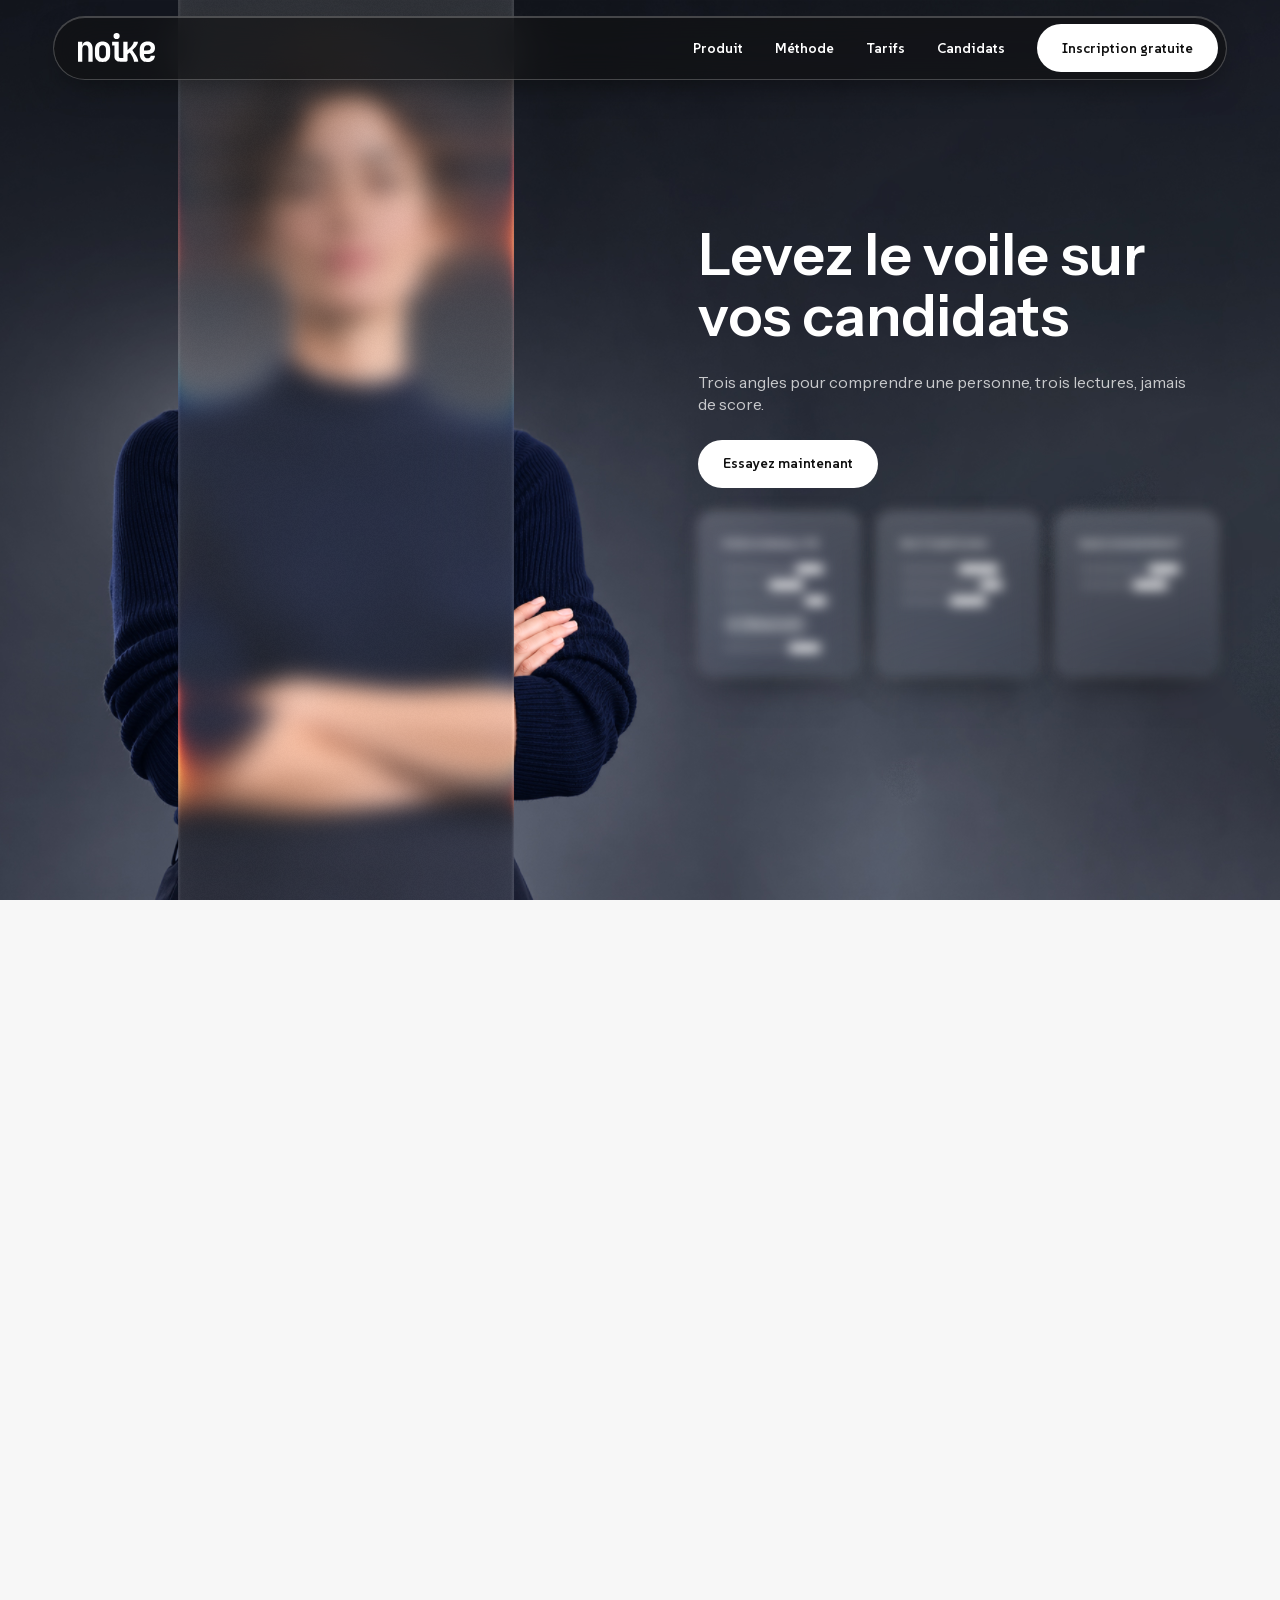
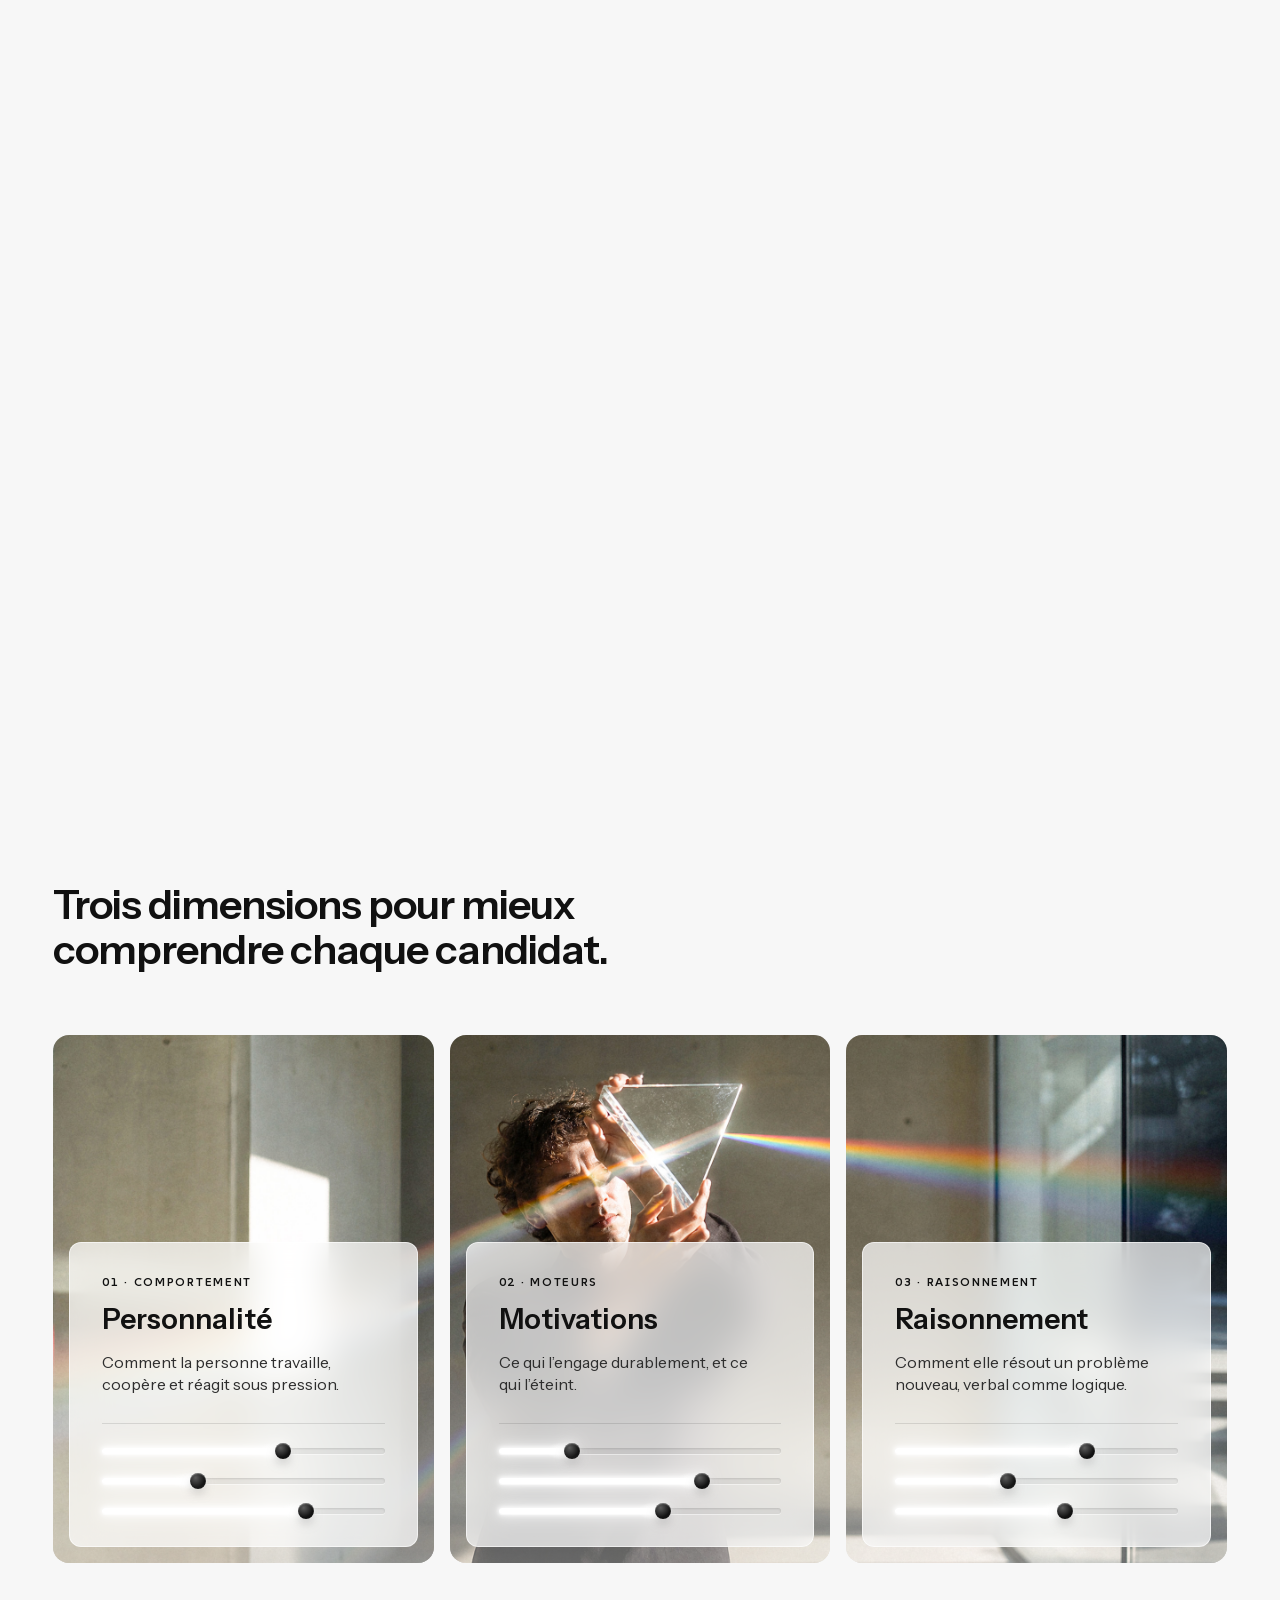
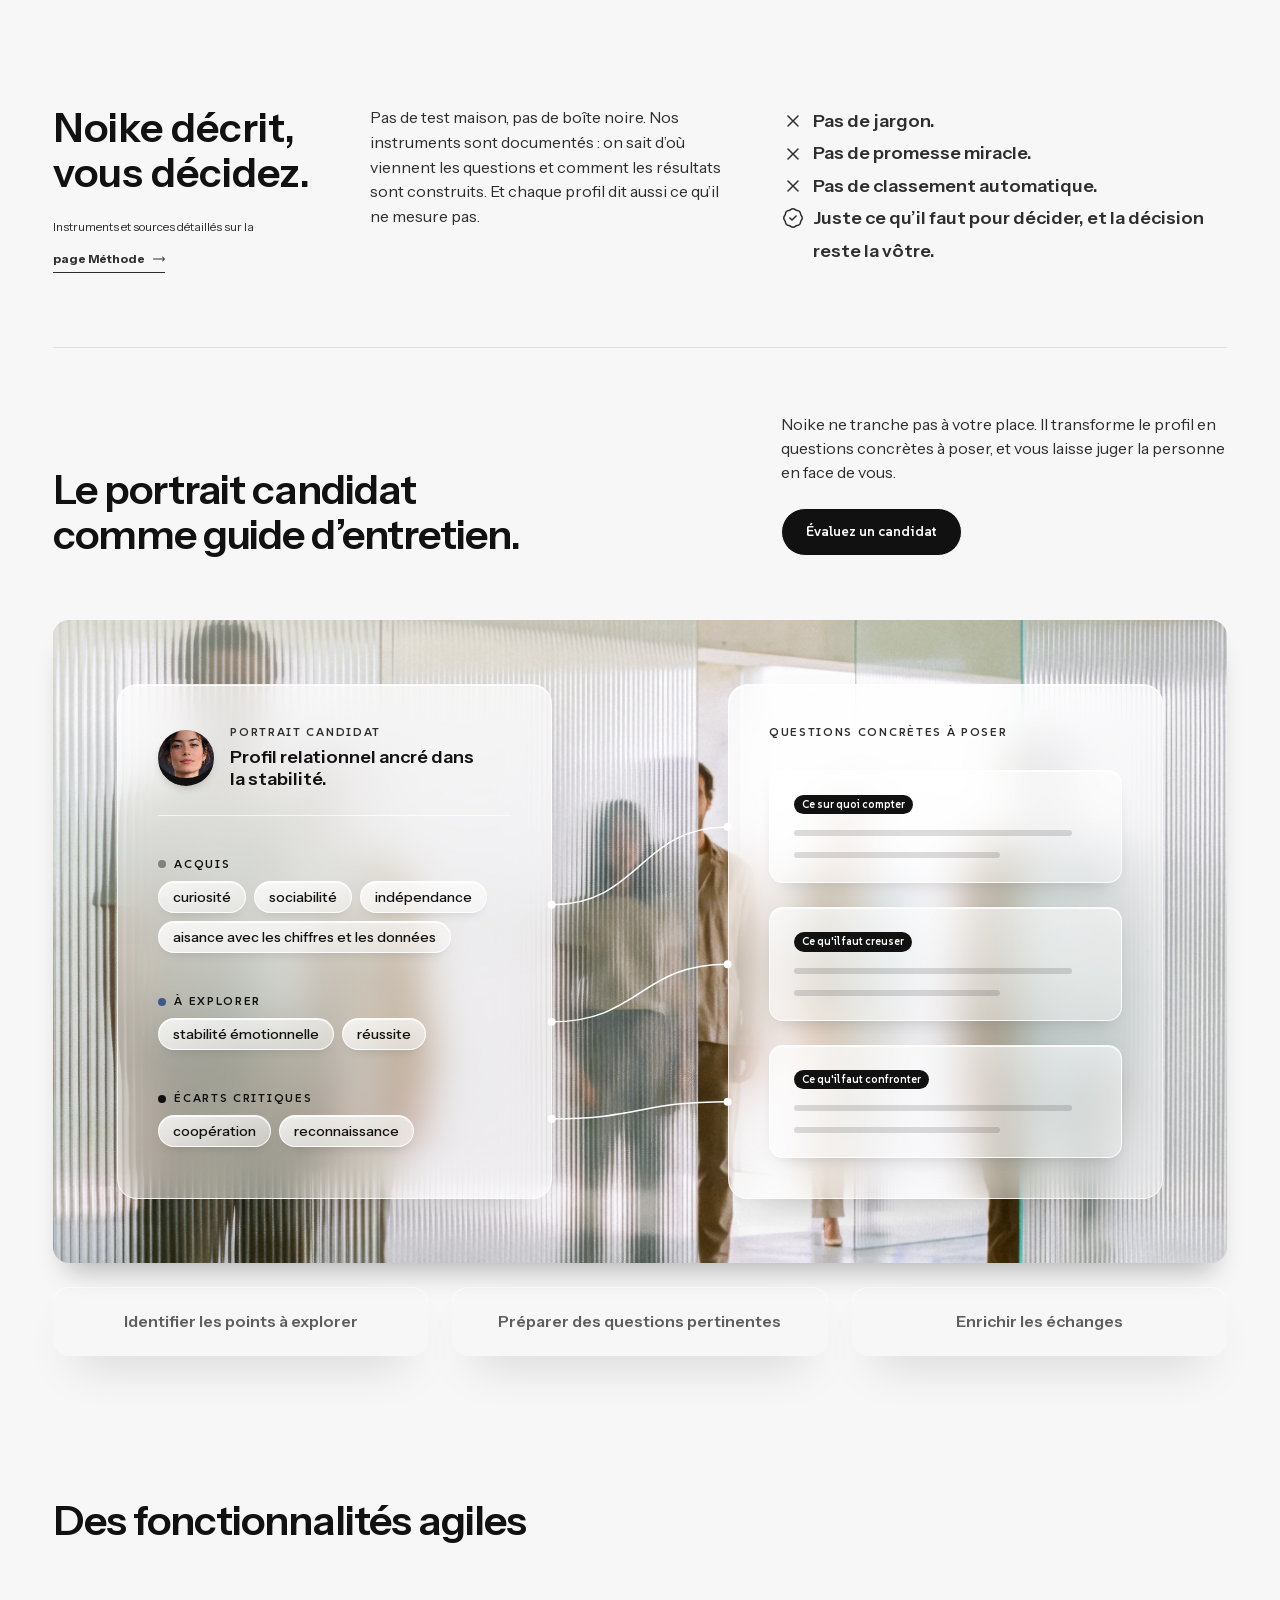
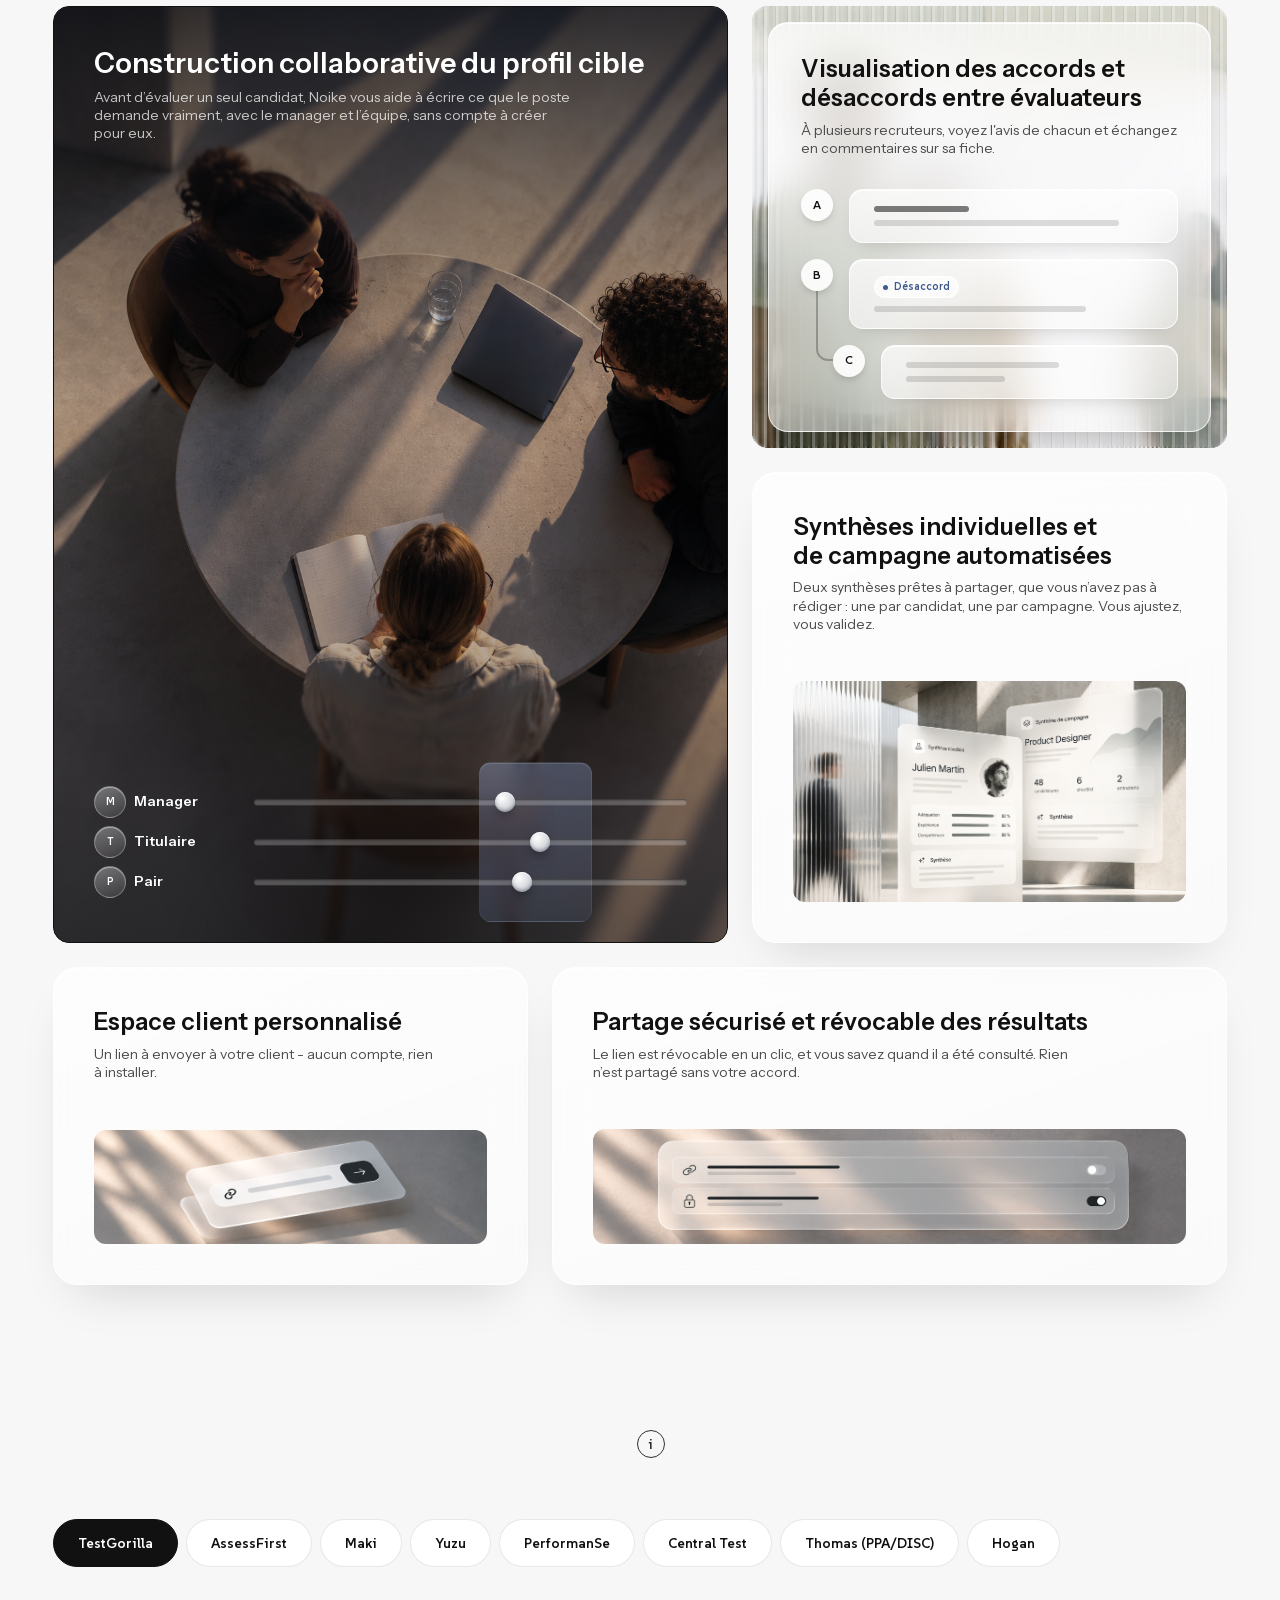
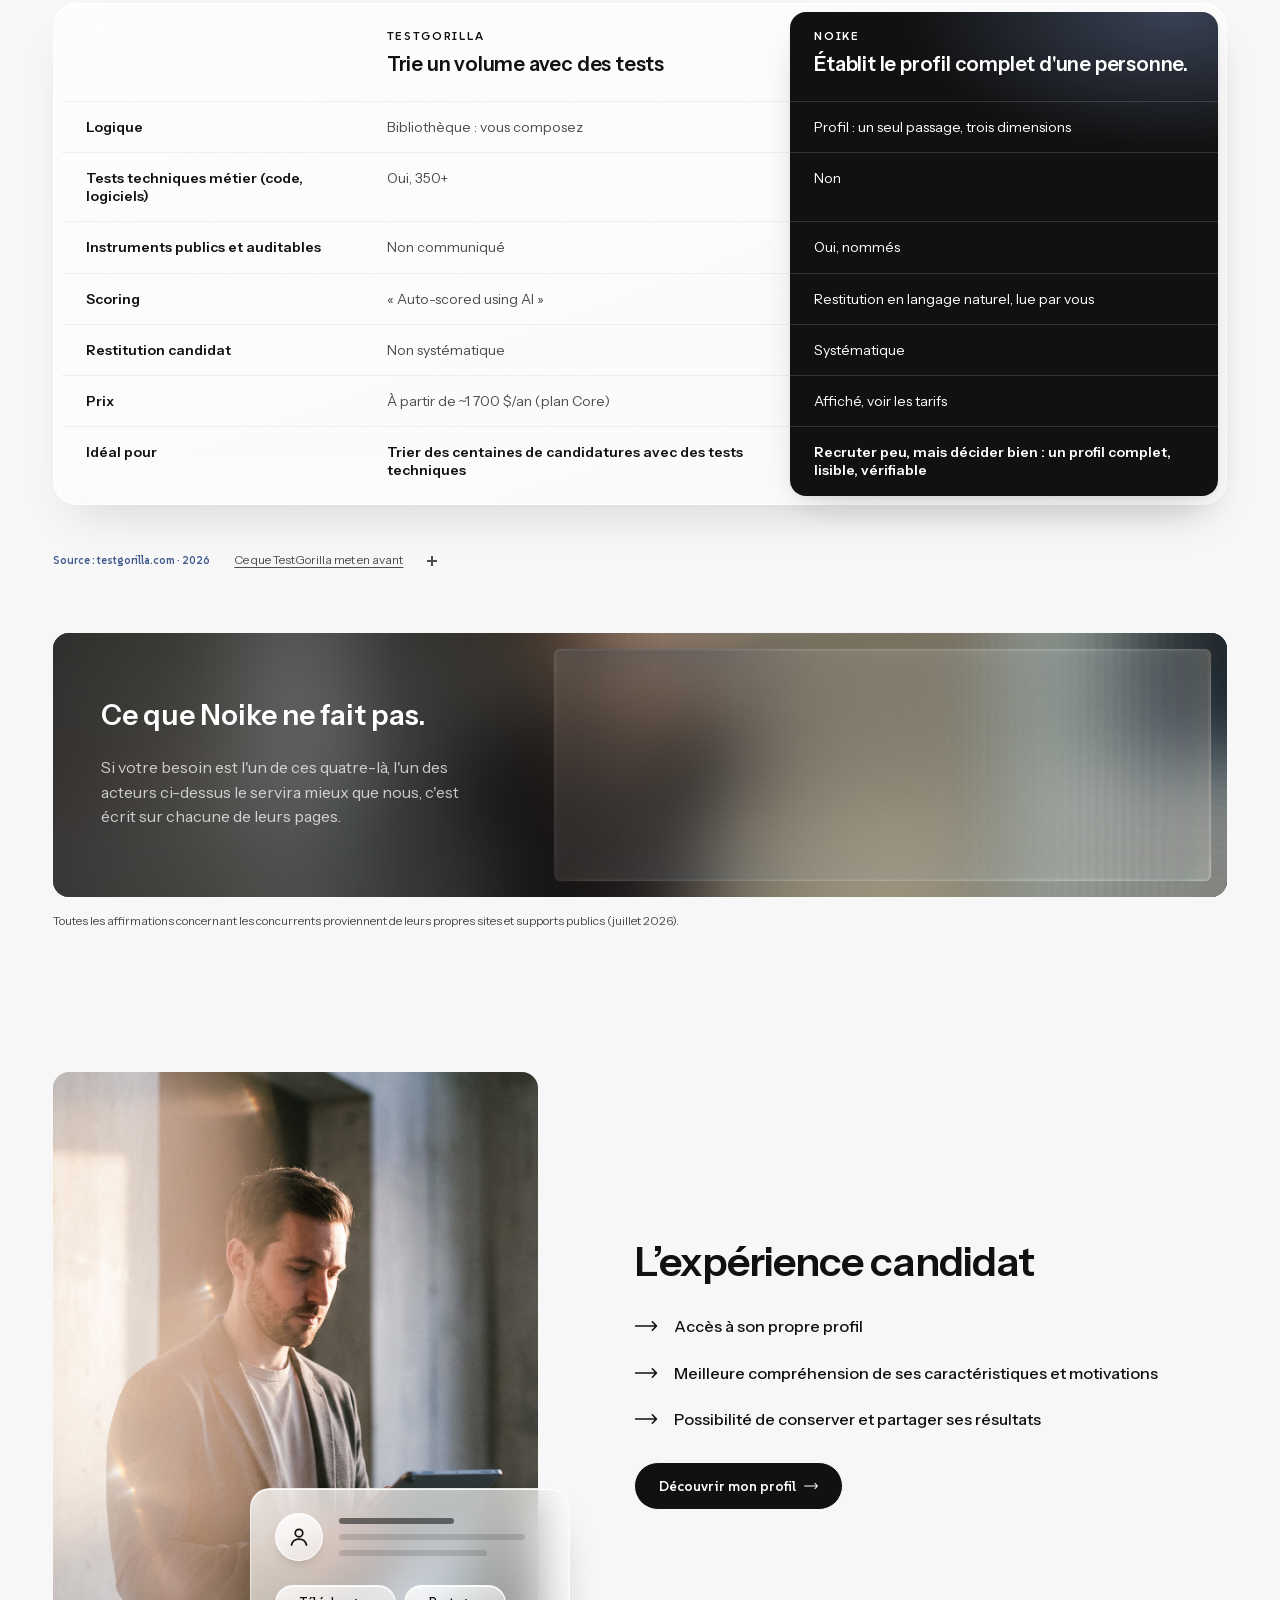
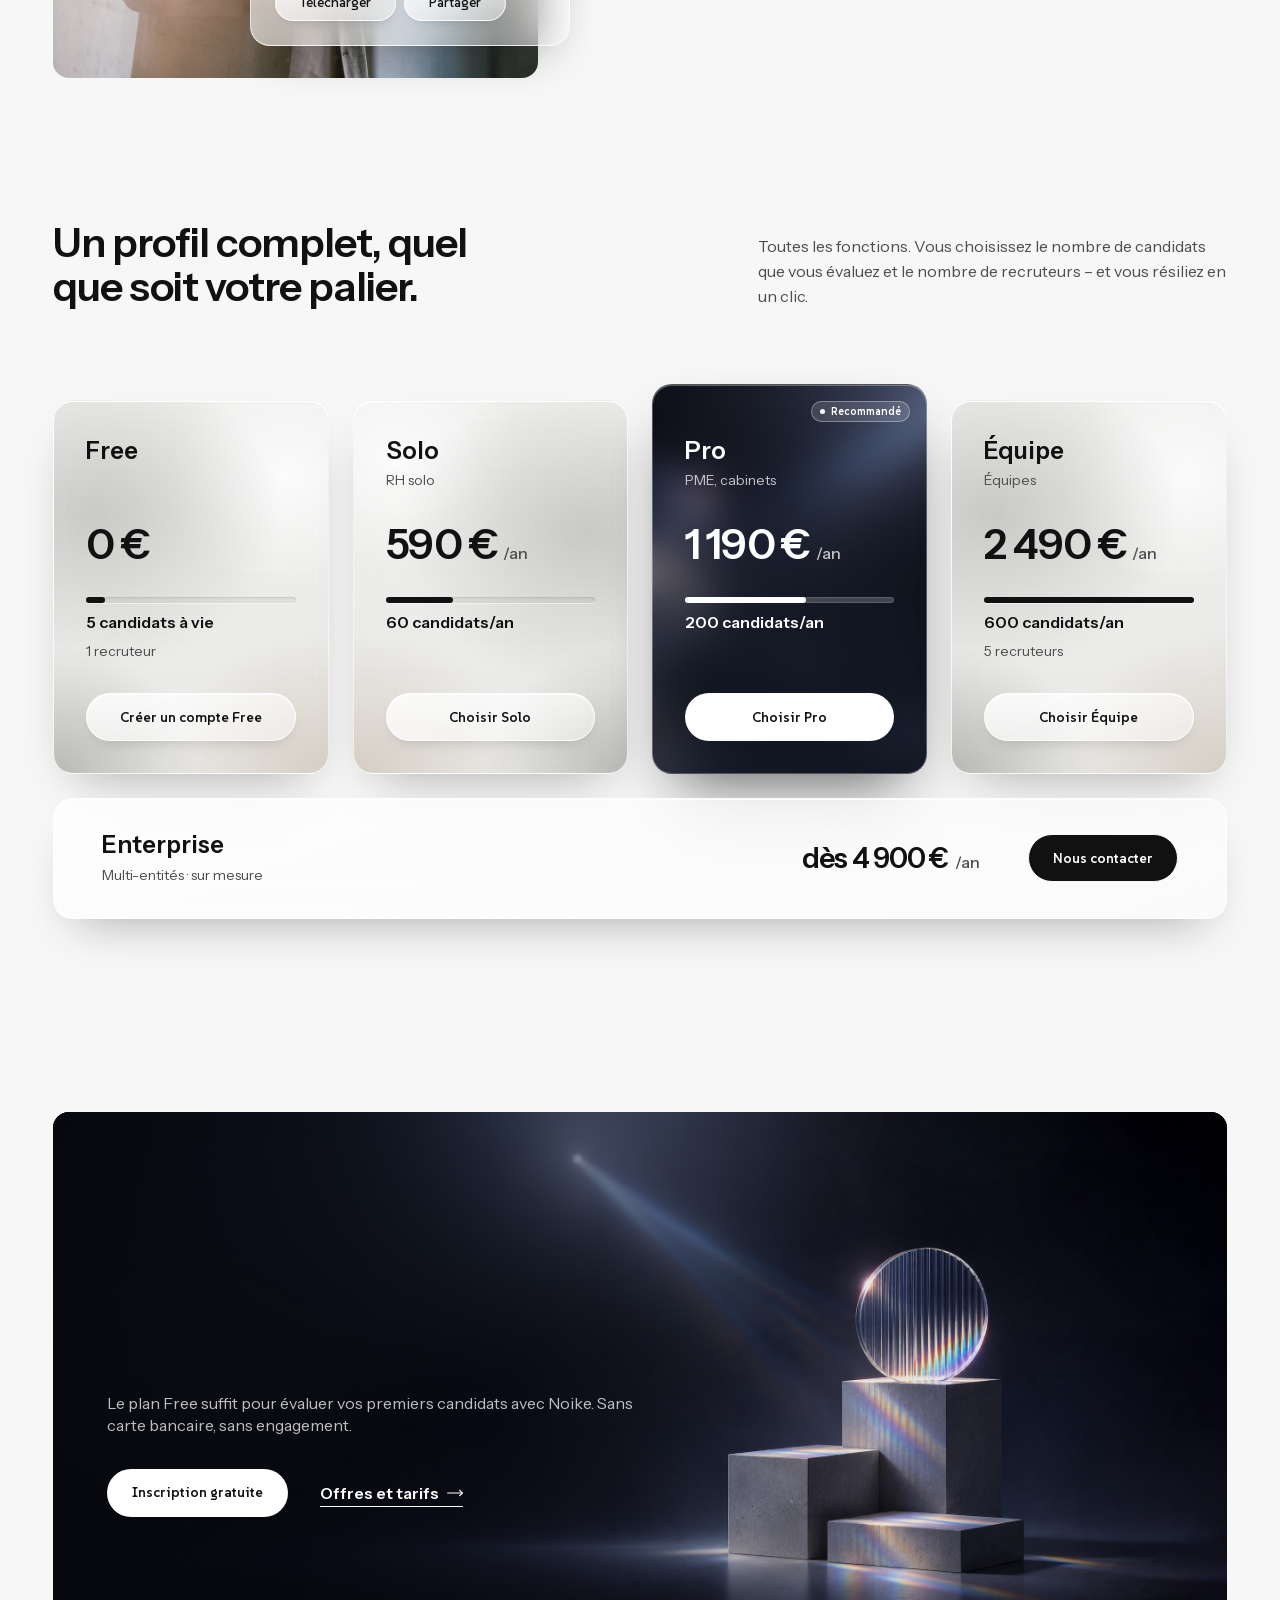
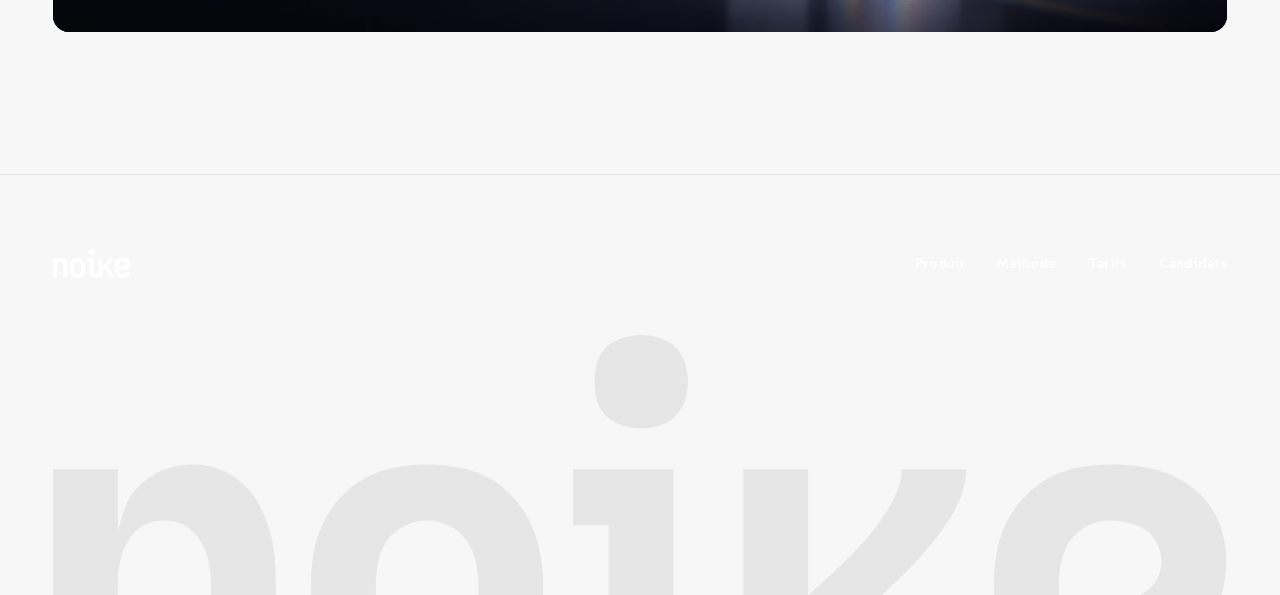
==== index-v2.html @ 311ee598 "V2 alternative : « Levez le voile » en hero, navbar flottante par-dessus Co-Authored-By: Claude Sonn" ====
<!doctype html>
<html lang="fr">
<head>
  <meta charset="utf-8">
  <meta name="viewport" content="width=device-width, initial-scale=1">
  <title>Noike (V2) — Mieux comprendre les personnes pour mieux recruter</title>
  <meta name="description" content="Noike accompagne les recruteurs dans l'évaluation des candidats à travers trois dimensions complémentaires : personnalité, motivations et raisonnement.">
  <meta name="theme-color" content="#f7f7f7">
  <script>
    if (!window.matchMedia("(prefers-reduced-motion: reduce)").matches) {
      document.documentElement.classList.add("js-anim");
    }
  </script>
  <link rel="preload" href="assets/fonts/instrument-sans-latin.woff2" as="font" type="font/woff2" crossorigin>
  <link rel="preload" href="assets/fonts/suse-latin.woff2" as="font" type="font/woff2" crossorigin>
  <link rel="stylesheet" href="css/tokens.css?v=3">
  <link rel="stylesheet" href="css/base.css">
  <link rel="stylesheet" href="css/components.css">
  <link rel="stylesheet" href="css/sections.css">
  <link rel="stylesheet" href="css/guide.css?v=4">
  <link rel="stylesheet" href="css/page.css?v=72">
  <link rel="stylesheet" href="css/v2.css">
</head>
<body class="v2">
<svg xmlns="http://www.w3.org/2000/svg" style="display:none" aria-hidden="true">
<symbol id="close24" viewBox="0 0 24 24"><g>
<path d="M16.4697 6.46973C16.7626 6.17683 17.2374 6.17683 17.5303 6.46973C17.8232 6.76262 17.8232 7.23738 17.5303 7.53027L13.0605 12L17.5303 16.4697L17.582 16.5264C17.8223 16.8209 17.8049 17.2557 17.5303 17.5303C17.2557 17.8049 16.8209 17.8223 16.5264 17.582L16.4697 17.5303L12 13.0605L7.53027 17.5303C7.23738 17.8232 6.76262 17.8232 6.46973 17.5303C6.17683 17.2374 6.17683 16.7626 6.46973 16.4697L10.9395 12L6.46973 7.53027L6.41797 7.47363C6.17766 7.17905 6.19512 6.74433 6.46973 6.46973C6.74433 6.19512 7.17905 6.17766 7.47363 6.41797L7.53027 6.46973L12 10.9395L16.4697 6.46973Z" fill="currentColor"/>
</g></symbol>
<symbol id="seencheck24" viewBox="0 0 24 24"><g>
<g>
<path d="M14.5576 9.38768C14.8578 9.08743 15.3451 9.08774 15.6455 9.38768C15.9459 9.68808 15.9459 10.1752 15.6455 10.4756L11.5097 14.6123C11.2094 14.9123 10.7222 14.9123 10.4219 14.6123L8.35448 12.5439C8.05408 12.2435 8.05408 11.7564 8.35448 11.456C8.6549 11.156 9.14208 11.1558 9.44237 11.456L10.9658 12.9795L14.5576 9.38768Z" fill="currentColor"/>
<path d="M9.20701 3.0283C10.8164 1.65719 13.1836 1.6572 14.793 3.0283C15.2362 3.40598 15.7877 3.63521 16.3681 3.68162C18.476 3.84993 20.15 5.52394 20.3183 7.63182C20.3648 8.21226 20.594 8.76381 20.9717 9.20701C22.3428 10.8164 22.3428 13.1835 20.9717 14.793C20.594 15.2362 20.3648 15.7877 20.3183 16.3681C20.15 18.476 18.476 20.15 16.3681 20.3183C15.7877 20.3648 15.2362 20.594 14.793 20.9717C13.1835 22.3428 10.8164 22.3428 9.20701 20.9717C8.76381 20.594 8.21226 20.3648 7.63182 20.3183C5.52394 20.15 3.84993 18.476 3.68162 16.3681C3.63521 15.7877 3.40598 15.2362 3.0283 14.793C1.6572 13.1836 1.65719 10.8164 3.0283 9.20701C3.40598 8.7638 3.63521 8.21226 3.68162 7.63182C3.84994 5.52395 5.52395 3.84994 7.63182 3.68162C8.21226 3.63521 8.7638 3.40598 9.20701 3.0283ZM13.7959 4.1992C12.7614 3.31776 11.2386 3.31775 10.2041 4.1992C9.51445 4.78684 8.65706 5.14269 7.75389 5.21483C6.39919 5.32309 5.32309 6.39919 5.21483 7.75389C5.14269 8.65706 4.78684 9.51445 4.1992 10.2041C3.31775 11.2386 3.31776 12.7614 4.1992 13.7959C4.78684 14.4855 5.14269 15.3429 5.21483 16.2461C5.32308 17.6008 6.39918 18.6769 7.75389 18.7851C8.65706 18.8573 9.51445 19.2131 10.2041 19.8008C11.2386 20.6822 12.7614 20.6822 13.7959 19.8008C14.4855 19.2131 15.3429 18.8573 16.2461 18.7851C17.6008 18.6769 18.6769 17.6008 18.7851 16.2461C18.8573 15.3429 19.2131 14.4855 19.8008 13.7959C20.6822 12.7614 20.6822 11.2386 19.8008 10.2041C19.2131 9.51445 18.8573 8.65706 18.7851 7.75389C18.6769 6.39918 17.6008 5.32308 16.2461 5.21483C15.3429 5.14269 14.4855 4.78684 13.7959 4.1992Z" fill-rule="evenodd" clip-rule="evenodd" fill="currentColor"/>
</g>
</g></symbol>
<symbol id="logo" viewBox="0 0 76.8401 28.97"><g>
<path fill-rule="evenodd" clip-rule="evenodd" d="M24.4987 8.48455C25.1866 8.48456 25.8747 8.54844 26.5626 8.67584C27.2759 8.80322 27.9383 9.03239 28.5496 9.36352C29.1612 9.69475 29.6964 10.1282 30.155 10.6633C30.6391 11.1729 31.0215 11.746 31.3018 12.383C31.6075 12.9945 31.811 13.657 31.913 14.3705C32.0404 15.0584 32.1042 15.7465 32.1042 16.4344V21.0206C32.1042 21.7085 32.0404 22.4094 31.913 23.1228C31.811 23.8106 31.6074 24.473 31.3018 25.1098C31.0215 25.7213 30.6391 26.2949 30.155 26.83C29.6964 27.3395 29.1611 27.7598 28.5496 28.091C27.9382 28.4222 27.276 28.6518 26.5626 28.7792C25.8747 28.9066 25.1866 28.97 24.4987 28.97C23.8107 28.97 23.1098 28.9066 22.3964 28.7792C21.7085 28.6518 21.0587 28.4222 20.4472 28.091C19.8358 27.7598 19.2881 27.3395 18.804 26.83C18.3454 26.2949 17.963 25.7213 17.6573 25.1098C17.3771 24.473 17.1735 23.8106 17.0461 23.1228C16.9442 22.4094 16.8931 21.7085 16.8931 21.0206V16.4344C16.8931 15.7465 16.9442 15.0584 17.0461 14.3705C17.1735 13.657 17.377 12.9945 17.6573 12.383C17.963 11.746 18.3454 11.1729 18.804 10.6633C19.2881 10.1283 19.8357 9.69475 20.4472 9.36352C21.0586 9.03232 21.7085 8.80324 22.3964 8.67584C23.1098 8.54844 23.8107 8.48455 24.4987 8.48455ZM24.4987 12.1539C23.9891 12.1539 23.4922 12.2684 23.008 12.4978C22.5494 12.7271 22.167 13.0584 21.8613 13.4915C21.5811 13.9246 21.3903 14.3961 21.2884 14.9056C21.1865 15.4152 21.1353 15.9249 21.1353 16.4344V21.0206C21.1353 21.5302 21.1864 22.0398 21.2884 22.5494C21.3903 23.059 21.581 23.5304 21.8613 23.9635C22.167 24.3967 22.5494 24.7279 23.008 24.9573C23.4922 25.1866 23.9891 25.3011 24.4987 25.3011C25.0082 25.3011 25.4924 25.1866 25.951 24.9573C26.4351 24.7279 26.8175 24.3967 27.0978 23.9635C27.4035 23.5304 27.607 23.059 27.7089 22.5494C27.8109 22.0398 27.862 21.5302 27.862 21.0206V16.4344C27.862 15.9249 27.8108 15.4152 27.7089 14.9056C27.607 14.3961 27.4034 13.9246 27.0978 13.4915C26.8175 13.0584 26.4351 12.7271 25.951 12.4978C25.4924 12.2684 25.0082 12.1539 24.4987 12.1539Z" fill="currentColor"/>
<path fill-rule="evenodd" clip-rule="evenodd" d="M69.2345 8.48455C69.8715 8.48455 70.4958 8.52289 71.1073 8.59932C71.7442 8.67576 72.3557 8.82864 72.9417 9.05794C73.5277 9.28725 74.0757 9.59297 74.5853 9.97516C75.0949 10.3573 75.5152 10.8032 75.8464 11.3127C76.2031 11.8223 76.4582 12.3959 76.6111 13.0329C76.7639 13.6443 76.8401 14.2559 76.8401 14.8673C76.8401 15.5043 76.7639 16.1286 76.6111 16.74C76.4582 17.3515 76.1903 17.9119 75.8081 18.4215C75.4514 18.9056 75.0056 19.3263 74.4706 19.683C73.961 20.0397 73.4129 20.3199 72.8269 20.5237C72.241 20.7275 71.6294 20.8676 70.9925 20.9441C70.381 21.0205 69.7695 21.0588 69.158 21.0588H65.9095C65.9095 21.5684 65.9606 22.0781 66.0625 22.5877C66.1644 23.0972 66.3552 23.5687 66.6354 24.0018C66.9157 24.4095 67.2853 24.7279 67.7439 24.9573C68.228 25.1866 68.725 25.3011 69.2345 25.3011C69.6167 25.3011 69.9991 25.2628 70.3813 25.1863C70.7634 25.1099 71.1072 24.9697 71.4128 24.766C71.7441 24.5367 71.9991 24.2437 72.1775 23.887C72.3813 23.5303 72.4959 23.1607 72.5213 22.7785H76.7636C76.7636 23.39 76.6746 23.9891 76.4963 24.5752C76.3179 25.1611 76.05 25.7088 75.6934 26.2183C75.3367 26.7279 74.9036 27.161 74.394 27.5177C73.91 27.8743 73.3751 28.1678 72.7891 28.3971C72.2286 28.6264 71.6422 28.7793 71.0307 28.8557C70.4448 28.9321 69.846 28.97 69.2345 28.97C68.5211 28.97 67.8202 28.9066 67.1323 28.7792C66.4444 28.6518 65.7945 28.4222 65.1831 28.091C64.5717 27.7598 64.024 27.3395 63.5399 26.83C63.0813 26.2949 62.6989 25.709 62.3932 25.072C62.1129 24.4351 61.9094 23.7724 61.782 23.0846C61.6801 22.3966 61.629 21.7085 61.629 21.0206V16.4344C61.629 15.7465 61.6801 15.0584 61.782 14.3705C61.9094 13.657 62.1129 12.9945 62.3932 12.383C62.6989 11.746 63.0941 11.1729 63.5782 10.6633C64.0623 10.1283 64.6099 9.69475 65.2213 9.36352C65.8328 9.03231 66.4827 8.80324 67.1706 8.67584C67.8585 8.54844 68.5466 8.48455 69.2345 8.48455ZM69.2728 12.1539C68.7377 12.1539 68.228 12.2684 67.7439 12.4978C67.2853 12.7271 66.9029 13.0584 66.5972 13.4915C66.317 13.9246 66.1262 14.3961 66.0243 14.9056C65.9224 15.4152 65.8712 15.9249 65.8712 16.4344V17.3899H69.158C69.5657 17.3899 69.9609 17.3644 70.3431 17.3134C70.7506 17.237 71.1199 17.0968 71.4511 16.8931C71.8078 16.6637 72.0884 16.3703 72.2923 16.0136C72.496 15.657 72.5978 15.2749 72.5979 14.8673C72.5979 14.4597 72.5084 14.0645 72.3301 13.6823C72.1517 13.3002 71.897 12.9944 71.5659 12.7651C71.2347 12.5358 70.865 12.3829 70.4574 12.3065C70.0498 12.2046 69.6549 12.1539 69.2728 12.1539Z" fill="currentColor"/>
<path d="M9.13445 8.48455C9.74591 8.48455 10.3319 8.5868 10.8924 8.79061C11.4784 8.99444 11.9881 9.31294 12.4212 9.74609C12.8799 10.1538 13.2495 10.6251 13.5298 11.1602C13.81 11.6952 14.0268 12.2556 14.1796 12.8416C14.358 13.4276 14.4725 14.0263 14.5235 14.6378C14.5744 15.2238 14.6 15.8229 14.6 16.4344V28.6644H10.3577V16.4344C10.3577 16.1033 10.3322 15.7719 10.2812 15.4407C10.2557 15.1095 10.1918 14.791 10.0899 14.4852C10.0135 14.1541 9.88614 13.8482 9.70783 13.568C9.55495 13.2877 9.35099 13.0327 9.09619 12.8033C8.8669 12.5741 8.58667 12.4084 8.25548 12.3065C7.94974 12.2046 7.63122 12.1539 7.3 12.1539C6.96877 12.1539 6.63749 12.2046 6.30626 12.3065C6.00055 12.4084 5.72032 12.5741 5.46555 12.8033C5.23624 13.0327 5.03227 13.2877 4.85392 13.568C4.70108 13.8482 4.57372 14.1541 4.47182 14.4852C4.39539 14.7909 4.33149 15.1095 4.28053 15.4407C4.25506 15.7719 4.24228 16.1033 4.24228 16.4344V28.6644H0V8.79061H4.24228V12.8033C4.44609 12.2938 4.68846 11.2239 4.96869 10.7398C5.27444 10.2557 5.63126 9.84778 6.03894 9.51655C6.47205 9.15989 6.95627 8.90521 7.49128 8.75235C8.02629 8.57403 8.57397 8.48456 9.13445 8.48455Z" fill="currentColor"/>
<path d="M49.4559 17.0456C49.9145 16.6379 50.348 16.2433 50.7557 15.8611C51.1888 15.4789 51.6091 15.0837 52.0168 14.676C52.4499 14.243 52.8574 13.8098 53.2396 13.3767C53.6218 12.9436 53.9786 12.485 54.3098 12.0009C54.6411 11.5168 54.934 11.0071 55.1888 10.472C55.4436 9.93702 55.5713 9.37657 55.5714 8.79061H59.8136C59.8136 9.35109 59.7114 9.91154 59.5076 10.472C59.3038 11.0071 59.0491 11.5168 58.7434 12.0009C58.4376 12.485 58.1064 12.9564 57.7497 13.415C57.3929 13.8481 57.0233 14.2812 56.6411 14.7143C56.259 15.122 55.8643 15.5299 55.4566 15.9376C55.0489 16.3198 54.641 16.7017 54.2333 17.0839C54.6664 17.6699 55.0872 18.2686 55.4948 18.8801C55.928 19.4661 56.3482 20.0652 56.7559 20.6767C57.1636 21.2882 57.546 21.9125 57.9027 22.5494C58.2848 23.1609 58.6289 23.798 58.9347 24.4604C59.2404 25.1228 59.5078 25.8106 59.7371 26.5239C59.9919 27.2119 60.1192 27.9255 60.1192 28.6644H55.8769C55.8769 28.0784 55.7875 27.518 55.6092 26.983C55.4563 26.4225 55.2655 25.8744 55.0362 25.3394C54.8069 24.8043 54.5646 24.2946 54.3098 23.8105C54.055 23.3009 53.7749 22.804 53.4691 22.3199C53.1889 21.8103 52.8959 21.3134 52.5901 20.8293C52.2844 20.3452 51.9659 19.861 51.6347 19.3769C51.278 19.6827 50.9211 19.9889 50.5644 20.2946C50.2077 20.6003 49.8381 20.9061 49.4559 21.2119V27.2312C49.4559 28.0227 48.8142 28.6644 48.0227 28.6644H42.2324C41.7228 28.6644 41.2132 28.6261 40.7036 28.5496C40.194 28.4732 39.7098 28.3331 39.2512 28.1293C38.7926 27.9 38.3595 27.6198 37.9519 27.2886C37.5697 26.9319 37.2512 26.5367 36.9964 26.1036C36.7671 25.645 36.6015 25.1608 36.4995 24.6512C36.4231 24.1417 36.3848 23.6323 36.3848 23.1228V12.4595H34.0535V8.79061H40.6271V23.1228C40.6271 23.352 40.6526 23.5813 40.7036 23.8105C40.7545 24.0398 40.8563 24.2566 41.0091 24.4604C41.162 24.6387 41.3405 24.7788 41.5443 24.8807C41.7736 24.9572 42.0031 24.9955 42.2324 24.9955H45.2136V8.78561H49.4559V17.0456Z" fill="currentColor"/>
<path d="M38.5253 0C38.9329 1.89808e-05 39.3405 0.0639044 39.7481 0.191283C40.1557 0.318675 40.4998 0.522213 40.7801 0.802454C41.0603 1.08272 41.2643 1.42678 41.3917 1.83445C41.5191 2.24212 41.5825 2.65005 41.5825 3.05772C41.5825 3.46531 41.5191 3.87295 41.3917 4.28053C41.2643 4.6882 41.0604 5.03225 40.7801 5.31253C40.4998 5.5928 40.1558 5.79677 39.7481 5.92417C39.3405 6.05153 38.9329 6.11496 38.5253 6.11498C38.1176 6.11498 37.7097 6.05156 37.302 5.92417C36.8943 5.79677 36.5375 5.5928 36.2317 5.31253C35.9515 5.03227 35.748 4.68816 35.6206 4.28053C35.5187 3.87292 35.4676 3.46533 35.4675 3.05772C35.4675 2.65005 35.5187 2.24212 35.6206 1.83445C35.748 1.42683 35.9515 1.0827 36.2317 0.802454C36.5375 0.52221 36.8944 0.318684 37.302 0.191283C37.7097 0.0638854 38.1176 0 38.5253 0Z" fill="currentColor"/>
</g></symbol>
<symbol id="close" viewBox="0 0 11.5002 11.5002"><path d="M10.2198 0.219844C10.5127 -0.0730497 10.9875 -0.0730497 11.2804 0.219844C11.5733 0.512737 11.5733 0.987497 11.2804 1.28039L6.81066 5.75012L11.2804 10.2198L11.3321 10.2765C11.5725 10.5711 11.555 11.0058 11.2804 11.2804C11.0058 11.555 10.5711 11.5725 10.2765 11.3321L10.2198 11.2804L5.75012 6.81066L1.28039 11.2804C0.987497 11.5733 0.512737 11.5733 0.219844 11.2804C-0.0730497 10.9875 -0.0730497 10.5127 0.219844 10.2198L4.68957 5.75012L0.219844 1.28039L0.168086 1.22375C-0.0722232 0.929168 -0.0547602 0.494447 0.219844 0.219844C0.494447 -0.0547602 0.929168 -0.0722232 1.22375 0.168086L1.28039 0.219844L5.75012 4.68957L10.2198 0.219844Z" fill="currentColor"/></symbol>
<symbol id="arrow" viewBox="0 0 21.5 9.49983"><g transform="translate(21.5 0) scale(-1 1)"><path d="M4.21973 0.21967C4.51262 -0.0732232 4.98738 -0.0732233 5.28027 0.21967C5.57311 0.512567 5.57315 0.987342 5.28027 1.28022L2.56055 3.99994H20.75C21.1642 3.99994 21.5 4.33573 21.5 4.74994C21.4999 5.1641 21.1642 5.49994 20.75 5.49994H2.56055L5.28027 8.21967C5.57311 8.51257 5.57315 8.98734 5.28027 9.28022C4.98739 9.57303 4.5126 9.57304 4.21973 9.28022L0.219727 5.28022C0.187725 5.24822 0.159774 5.21355 0.134766 5.17768C0.10404 5.13358 0.0774343 5.08639 0.0566406 5.03608C0.0359035 4.9858 0.0210549 4.93369 0.0117188 4.8808C0.00422834 4.83829 6.86267e-06 4.7946 0 4.74994C0 4.70466 0.00402909 4.6602 0.0117188 4.61713C0.0208109 4.5663 0.0350561 4.51616 0.0546875 4.46772L0.0585938 4.45795C0.0793663 4.4088 0.105452 4.36241 0.135742 4.31928C0.145973 4.30472 0.156581 4.29027 0.167969 4.27631L0.219727 4.21967L4.21973 0.21967Z" fill="currentColor"/></g></symbol>
<symbol id="check" viewBox="0 0 11 11"><g>
<path d="M8.47335 2.73797C8.8224 2.42051 9.38881 2.42084 9.73808 2.73797C10.0873 3.05559 10.0873 3.57061 9.73808 3.88823L4.93008 8.26208C4.58092 8.57929 4.01449 8.57933 3.66535 8.26208L1.26192 6.07515C0.912693 5.75753 0.912693 5.24252 1.26192 4.9249C1.61118 4.60765 2.17755 4.6074 2.52665 4.9249L4.29772 6.53567L8.47335 2.73797Z" fill="currentColor"/>
</g></symbol>
</svg>


<a class="skip-link" href="#contenu">Aller au contenu</a>

<header class="site-header">
  <div class="container site-header__bar">
    <a class="logo" href="#" aria-label="Noike — accueil"><svg viewBox="0 0 76.8401 28.97" aria-hidden="true"><use href="#logo"/></svg></a>
    <button class="nav-toggle" type="button" aria-expanded="false" aria-controls="menu">Menu</button>
    <nav class="nav" id="menu" aria-label="Navigation principale">
      <ul class="nav__list">
        <li><a class="nav__link" href="produit.html">Produit</a></li>
        <li><a class="nav__link" href="#">Méthode</a></li>
        <li><a class="nav__link" href="#tarifs">Tarifs</a></li>
        <li><a class="nav__link" href="#">Candidats</a></li>
      </ul>
      <a class="btn btn--light" href="#">Inscription gratuite</a>
    </nav>
  </div>
</header>

<main id="contenu">

  <!-- V2 : « Levez le voile » devient le hero (plein écran, navbar par-dessus) -->
  <section class="voile" id="hero" data-voile data-voile-delay="0.15" aria-labelledby="t-voile">
    <div class="voile__sticky">
      <div class="container">
        <div class="voile__card on-dark">
          <!-- Photo lever-voile (personne nette) ; le verre liquide (canvas ajouté par js/glass.js) la recouvre puis se retire pendant le scroll -->
          <img class="voile__layer voile__layer--1" src="assets/img/lever-voile.jpg" alt="" width="2613" height="1254">
          <div class="voile__content">
            <h1 class="voile__title" id="t-voile"><span class="w" style="--i:0">Levez</span> <span class="w" style="--i:1">le</span> <span class="w" style="--i:2">voile</span> <span class="w" style="--i:3">sur</span> <span class="w" style="--i:4">vos</span> <span class="w" style="--i:5">candidats</span></h1>
            <p class="voile__text">Trois angles pour comprendre une personne, trois lectures, jamais de score.</p>
            <div class="reads" role="img" aria-label="Aperçu : trois cartes de lecture, personnalité, motivations et raisonnement, dont une signale un désaccord entre évaluateurs">
              <div class="read rv" style="--s:.44;--d:.18" aria-hidden="true">
                <p class="read__label">Personnalité</p>
                <div class="sk-row"><i class="sk sk--dark" style="--w:62%"></i><i class="sk sk--lit" style="--w:24%"></i></div>
                <div class="sk-row"><i class="sk sk--dark" style="--w:38%"></i><i class="sk sk--lit" style="--w:30%"></i></div>
                <div class="sk-row"><i class="sk sk--dark" style="--w:70%"></i><i class="sk sk--lit" style="--w:18%"></i></div>
                <span class="badge badge--dark">Désaccord</span>
                <div class="sk-row"><i class="sk sk--dark" style="--w:55%"></i><i class="sk sk--lit" style="--w:28%"></i></div>
              </div>
              <div class="read rv" style="--s:.54;--d:.18" aria-hidden="true">
                <p class="read__label">Motivations</p>
                <div class="sk-row"><i class="sk sk--dark" style="--w:48%"></i><i class="sk sk--lit" style="--w:34%"></i></div>
                <div class="sk-row"><i class="sk sk--dark" style="--w:66%"></i><i class="sk sk--lit" style="--w:20%"></i></div>
                <div class="sk-row"><i class="sk sk--dark" style="--w:40%"></i><i class="sk sk--lit" style="--w:32%"></i></div>
              </div>
              <div class="read rv" style="--s:.64;--d:.18" aria-hidden="true">
                <p class="read__label">Raisonnement</p>
                <div class="sk-row"><i class="sk sk--dark" style="--w:58%"></i><i class="sk sk--lit" style="--w:26%"></i></div>
                <div class="sk-row"><i class="sk sk--dark" style="--w:44%"></i><i class="sk sk--lit" style="--w:30%"></i></div>
              </div>
            </div>
            <a class="btn btn--light" href="#">Essayez maintenant</a>
          </div>
        </div>
      </div>
    </div>
  </section>

  <!-- 2. Trois dimensions : triptyque de verre, texte toujours visible -->
  <section class="dims2" aria-labelledby="t-dims">
    <div class="container">
      <div class="dims2__head">
        <h2 class="display" id="t-dims">Trois dimensions pour mieux comprendre chaque candidat.</h2>
      </div>

      <div class="tri">
        <article class="tri__panel" style="--bgx:0%" data-reveal>
          <div class="tri__photo" aria-hidden="true"></div>
          <div class="tri__card">
            <p class="tri__num label">01 · Comportement</p>
            <h3 class="tri__name">Personnalité</h3>
            <p class="tri__text">Comment la personne travaille, coopère et réagit sous pression.</p>
            <div class="scale tri__scales" role="img" aria-label="Illustration : échelles de lecture">
              <div class="scale__row" aria-hidden="true"><span class="scale__track"><i class="scale__fill" style="--pos:64%;--k:0"></i><i class="scale__dot" style="--pos:64%;--k:0"></i></span></div>
              <div class="scale__row" aria-hidden="true"><span class="scale__track"><i class="scale__fill" style="--pos:34%;--k:1"></i><i class="scale__dot" style="--pos:34%;--k:1"></i></span></div>
              <div class="scale__row" aria-hidden="true"><span class="scale__track"><i class="scale__fill" style="--pos:72%;--k:2"></i><i class="scale__dot" style="--pos:72%;--k:2"></i></span></div>
            </div>
          </div>
        </article>
        <article class="tri__panel" style="--bgx:50%" data-reveal>
          <div class="tri__photo" aria-hidden="true"></div>
          <div class="tri__card">
            <p class="tri__num label">02 · Moteurs</p>
            <h3 class="tri__name">Motivations</h3>
            <p class="tri__text">Ce qui l’engage durablement, et ce qui l’éteint.</p>
            <div class="scale tri__scales" role="img" aria-label="Illustration : échelles de lecture">
              <div class="scale__row" aria-hidden="true"><span class="scale__track"><i class="scale__fill" style="--pos:26%;--k:0"></i><i class="scale__dot" style="--pos:26%;--k:0"></i></span></div>
              <div class="scale__row" aria-hidden="true"><span class="scale__track"><i class="scale__fill" style="--pos:72%;--k:1"></i><i class="scale__dot" style="--pos:72%;--k:1"></i></span></div>
              <div class="scale__row" aria-hidden="true"><span class="scale__track"><i class="scale__fill" style="--pos:58%;--k:2"></i><i class="scale__dot" style="--pos:58%;--k:2"></i></span></div>
            </div>
          </div>
        </article>
        <article class="tri__panel" style="--bgx:100%" data-reveal>
          <div class="tri__photo" aria-hidden="true"></div>
          <div class="tri__card">
            <p class="tri__num label">03 · Raisonnement</p>
            <h3 class="tri__name">Raisonnement</h3>
            <p class="tri__text">Comment elle résout un problème nouveau, verbal comme logique.</p>
            <div class="scale tri__scales" role="img" aria-label="Illustration : échelles de lecture">
              <div class="scale__row" aria-hidden="true"><span class="scale__track"><i class="scale__fill" style="--pos:68%;--k:0"></i><i class="scale__dot" style="--pos:68%;--k:0"></i></span></div>
              <div class="scale__row" aria-hidden="true"><span class="scale__track"><i class="scale__fill" style="--pos:40%;--k:1"></i><i class="scale__dot" style="--pos:40%;--k:1"></i></span></div>
              <div class="scale__row" aria-hidden="true"><span class="scale__track"><i class="scale__fill" style="--pos:60%;--k:2"></i><i class="scale__dot" style="--pos:60%;--k:2"></i></span></div>
            </div>
          </div>
        </article>
      </div>
    </div>
  </section>

  <!-- 3. Noike décrit. Vous décidez. : maquette Figma (nœud 2035:194) -->
  <section class="decrit3" aria-labelledby="t-decrit">
    <div class="container split">
      <div class="split__head">
        <h2 class="split__title" id="t-decrit">Noike décrit, vous décidez.</h2>
        <p class="split__note">Instruments et sources détaillés sur la <a class="link link--underlined" href="#"><strong>page Méthode</strong> <svg class="icon" width="22" height="10" viewBox="0 0 21.5 9.5" aria-hidden="true"><use href="#arrow"/></svg></a></p>
      </div>
      <div class="split__body">
        <p class="lead">Pas de test maison, pas de boîte noire. Nos instruments sont documentés : on sait d’où viennent les questions et comment les résultats sont construits. Et chaque profil dit aussi ce qu’il ne mesure pas.</p>
        <ul class="statements">
          <li><svg class="icon" viewBox="0 0 24 24" aria-hidden="true"><use href="#close24"/></svg>Pas de jargon.</li>
          <li><svg class="icon" viewBox="0 0 24 24" aria-hidden="true"><use href="#close24"/></svg>Pas de promesse miracle.</li>
          <li><svg class="icon" viewBox="0 0 24 24" aria-hidden="true"><use href="#close24"/></svg>Pas de classement automatique.</li>
          <li><svg class="icon" viewBox="0 0 24 24" aria-hidden="true"><use href="#seencheck24"/></svg>Juste ce qu’il faut pour décider, et la décision reste la vôtre.</li>
        </ul>
      </div>
    </div>
  </section>

  <!-- 4. Le portrait candidat comme guide d'entretien : on voit le lien entre un trait et une question -->
  <section class="guide-sec" aria-labelledby="t-portrait">
    <div class="container">
      <div class="guide-sec__head">
        <h2 class="display" id="t-portrait">Le portrait candidat comme guide d’entretien.</h2>
        <div class="guide-sec__texts">
          <p>Noike ne tranche pas à votre place. Il transforme le profil en questions concrètes à poser, et vous laisse juger la personne en face de vous.</p>
          <a class="btn btn--primary" href="#">Évaluez un candidat</a>
        </div>
      </div>

      <div class="guide" data-guide data-reveal>
        <div class="guide__grid">
          <svg class="guide__links" aria-hidden="true"></svg>
          <article class="gcard gcard--portrait" aria-label="Illustration : portrait candidat">
            <header class="gcard__head">
              <span class="avatar avatar--photo" aria-hidden="true"></span>
              <div class="gcard__who"><p class="label">Portrait candidat</p><p class="gcard__title">Profil relationnel ancré dans la stabilité.</p></div>
            </header>
            <div class="pgroups">
              <div class="pgroup" data-pair="1"><p class="pgroup__label">Acquis</p><ul class="pchips"><li>curiosité</li><li>sociabilité</li><li>indépendance</li><li>aisance avec les chiffres et les données</li></ul></div>
              <div class="pgroup" data-pair="2"><p class="pgroup__label">À explorer</p><ul class="pchips"><li>stabilité émotionnelle</li><li>réussite</li></ul></div>
              <div class="pgroup" data-pair="3"><p class="pgroup__label">Écarts critiques</p><ul class="pchips"><li>coopération</li><li>reconnaissance</li></ul></div>
            </div>
          </article>
          <div class="guide__gap" aria-hidden="true"></div>
          <article class="gcard gcard--ask" aria-label="Illustration : questions à poser">
            <p class="label">Questions concrètes à poser</p>
            <ol class="asks">
              <li class="ask" data-ask="1"><span class="ask__tag">Ce sur quoi compter</span><i class="sk" style="--w:92%"></i><i class="sk" style="--w:68%"></i></li>
              <li class="ask" data-ask="2"><span class="ask__tag">Ce qu'il faut creuser</span><i class="sk" style="--w:92%"></i><i class="sk" style="--w:68%"></i></li>
              <li class="ask" data-ask="3"><span class="ask__tag">Ce qu'il faut confronter</span><i class="sk" style="--w:92%"></i><i class="sk" style="--w:68%"></i></li>
            </ol>
          </article>
        </div>
      </div>

      <ul class="steps2" data-reveal>
        <li><span>Identifier les points à explorer</span></li>
        <li><span>Préparer des questions pertinentes</span></li>
        <li><span>Enrichir les échanges</span></li>
      </ul>
    </div>
  </section>

  <!-- 6. Des fonctionnalités agiles : cinq tuiles qui montrent le produit -->
  <section class="feat2" aria-labelledby="t-feat">
    <div class="container">
      <div class="feat2__head">
        <h2 class="display" id="t-feat">Des fonctionnalités agiles</h2>
      </div>

      <div class="bento">
        <article class="tile tile--a on-dark" data-reveal>
          <div>
            <h3 class="tile__title">Construction collaborative du profil cible</h3>
            <p class="tile__text">Avant d’évaluer un seul candidat, Noike vous aide à écrire ce que le poste demande vraiment, avec le manager et l’équipe, sans compte à créer pour eux.</p>
          </div>
          <div class="tile__vis" role="img" aria-label="Illustration : le manager, le titulaire et un pair placent chacun leur avis sur une même échelle, et leurs avis se rejoignent dans une zone commune">
            <div class="agree" aria-hidden="true">
              <i class="agree__zone"></i>
              <div class="agree__row"><span class="agree__who"><i class="agree__av">M</i>Manager</span><span class="agree__track"><i class="agree__dot" style="--from:8%;--to:58%;--k:0"></i></span></div>
              <div class="agree__row"><span class="agree__who"><i class="agree__av">T</i>Titulaire</span><span class="agree__track"><i class="agree__dot" style="--from:92%;--to:66%;--k:1"></i></span></div>
              <div class="agree__row"><span class="agree__who"><i class="agree__av">P</i>Pair</span><span class="agree__track"><i class="agree__dot" style="--from:30%;--to:62%;--k:2"></i></span></div>
            </div>
          </div>
        </article>

        <article class="tile tile--b tile--glass flutes" data-reveal>
        <div class="glass">
          <div>
            <h3 class="tile__title">Visualisation des accords et désaccords entre évaluateurs</h3>
            <p class="tile__text">À plusieurs recruteurs, voyez l'avis de chacun et échangez en commentaires sur sa fiche.</p>
          </div>
          <div class="tile__vis" role="img" aria-label="Illustration : trois recruteurs donnent leur avis sur la fiche d’un candidat et échangent en commentaires ; un désaccord est signalé">
            <div class="thread" aria-hidden="true">
              <div class="thread__row" style="--k:0"><span class="who__avatar">A</span><div class="thread__bubble"><i class="sk sk--ink" style="--w:34%"></i><i class="sk" style="--w:88%"></i></div></div>
              <div class="thread__row thread__row--parent" style="--k:1"><span class="who__avatar">B</span><div class="thread__bubble"><span class="badge">Désaccord</span><i class="sk" style="--w:76%"></i></div></div>
              <div class="thread__row thread__row--reply" style="--k:2"><span class="who__avatar">C</span><div class="thread__bubble"><i class="sk" style="--w:62%"></i><i class="sk" style="--w:40%"></i></div></div>
            </div>
          </div>
        </div>
        </article>

        <article class="tile tile--c" data-reveal>
          <div>
            <h3 class="tile__title">Synthèses individuelles et de campagne automatisées</h3>
            <p class="tile__text">Deux synthèses prêtes à partager, que vous n’avez pas à rédiger : une par candidat, une par campagne. Vous ajustez, vous validez.</p>
          </div>
          <div class="tile__vis tile__vis--shot">
            <img src="assets/img/syntheses.png" width="1672" height="941" alt="Aperçu de deux synthèses sur des panneaux de verre : la synthèse d’un candidat, avec son portrait et trois indicateurs, et la synthèse de la campagne d’un poste, avec le nombre de candidatures, la shortlist et les entretiens.">
          </div>
        </article>

        <article class="tile tile--d" data-reveal>
          <div>
            <h3 class="tile__title">Espace client personnalisé</h3>
            <p class="tile__text">Un lien à envoyer à votre client - aucun compte, rien à installer.</p>
          </div>
          <div class="tile__vis tile__vis--shot">
            <img src="assets/img/espace-client.jpg" width="1800" height="520" alt="Aperçu : un lien d’espace client, avec un champ et un bouton flèche, sur un panneau de verre dépoli.">
          </div>
        </article>

        <article class="tile tile--e" data-reveal>
          <div>
            <h3 class="tile__title">Partage sécurisé et révocable des résultats</h3>
            <p class="tile__text">Le lien est révocable en un clic, et vous savez quand il a été consulté. Rien n’est partagé sans votre accord.</p>
          </div>
          <div class="tile__vis tile__vis--shot">
            <img src="assets/img/partage-securise-revocable2.jpg" width="2690" height="520" alt="Aperçu : deux réglages de partage sur un panneau de verre dépoli, un lien et un cadenas, chacun avec un interrupteur.">
          </div>
        </article>
      </div>
    </div>
  </section>

  <!-- 7. Noike face aux autres solutions : comparatif réel, repris de noike.fr (juillet 2026) -->
  <section class="compare-section" aria-labelledby="t-compare">
    <div class="container">
      <div class="dims2__head">
        <div class="tiprow">
          <h2 class="display" id="t-compare">Noike face aux autres solutions</h2>
          <span class="tip">
            <button class="tip__btn" type="button" aria-label="À propos des citations" aria-describedby="tip-compare" aria-expanded="false">i</button>
            <span class="tip__bubble" role="tooltip" id="tip-compare">Leurs mots, pas les nôtres : tout ce que disent les concurrents est cité, sourcé et daté.</span>
          </span>
        </div>
      </div>

      <div data-tabs>
        <div class="ctabs" role="tablist" aria-label="Solutions comparées" data-reveal>
          <button class="ctab" type="button" role="tab" id="ct-1" aria-controls="cp-1" aria-selected="true">TestGorilla</button>
          <button class="ctab" type="button" role="tab" id="ct-2" aria-controls="cp-2" aria-selected="false" tabindex="-1">AssessFirst</button>
          <button class="ctab" type="button" role="tab" id="ct-3" aria-controls="cp-3" aria-selected="false" tabindex="-1">Maki</button>
          <button class="ctab" type="button" role="tab" id="ct-4" aria-controls="cp-4" aria-selected="false" tabindex="-1">Yuzu</button>
          <button class="ctab" type="button" role="tab" id="ct-5" aria-controls="cp-5" aria-selected="false" tabindex="-1">PerformanSe</button>
          <button class="ctab" type="button" role="tab" id="ct-6" aria-controls="cp-6" aria-selected="false" tabindex="-1">Central Test</button>
          <button class="ctab" type="button" role="tab" id="ct-7" aria-controls="cp-7" aria-selected="false" tabindex="-1">Thomas (PPA/DISC)</button>
          <button class="ctab" type="button" role="tab" id="ct-8" aria-controls="cp-8" aria-selected="false" tabindex="-1">Hogan</button>
        </div>
        <div class="cmp" role="tabpanel" id="cp-1" aria-labelledby="ct-1" tabindex="0">
          <div class="compare__scroll" role="region" aria-label="Tableau comparatif : TestGorilla et Noike" tabindex="0">
            <table class="compare" role="table">
              <caption class="sr-only">Comparaison de TestGorilla et de Noike</caption>
              <thead role="rowgroup"><tr role="row"><th role="columnheader" scope="col"><span class="sr-only">Critère</span></th><th role="columnheader" scope="col">TestGorilla</th><th role="columnheader" scope="col" class="is-noike">Noike</th></tr></thead>
              <tbody role="rowgroup"><tr role="row" class="compare__lead"><th role="rowheader" scope="row"><span class="sr-only">En une phrase</span></th><td role="cell" data-label="TestGorilla">Trie un volume avec des tests</td><td role="cell" class="is-noike" data-label="Noike">Établit le profil complet d'une personne.</td></tr>
                
                <tr role="row"><th role="rowheader" scope="row">Logique</th><td role="cell" data-label="TestGorilla">Bibliothèque : vous composez</td><td role="cell" class="is-noike" data-label="Noike">Profil : un seul passage, trois dimensions</td></tr>
                <tr role="row"><th role="rowheader" scope="row">Tests techniques métier (code, logiciels)</th><td role="cell" data-label="TestGorilla">Oui, 350+</td><td role="cell" class="is-noike" data-label="Noike">Non</td></tr>
                <tr role="row"><th role="rowheader" scope="row">Instruments publics et auditables</th><td role="cell" data-label="TestGorilla">Non communiqué</td><td role="cell" class="is-noike" data-label="Noike">Oui, nommés</td></tr>
                <tr role="row"><th role="rowheader" scope="row">Scoring</th><td role="cell" data-label="TestGorilla">« Auto-scored using AI »</td><td role="cell" class="is-noike" data-label="Noike">Restitution en langage naturel, lue par vous</td></tr>
                <tr role="row"><th role="rowheader" scope="row">Restitution candidat</th><td role="cell" data-label="TestGorilla">Non systématique</td><td role="cell" class="is-noike" data-label="Noike">Systématique</td></tr>
                <tr role="row"><th role="rowheader" scope="row">Prix</th><td role="cell" data-label="TestGorilla">À partir de ~1 700 $/an (plan Core)</td><td role="cell" class="is-noike" data-label="Noike">Affiché, voir les tarifs</td></tr>
              <tr role="row" class="compare__ideal"><th role="rowheader" scope="row">Idéal pour</th><td role="cell" data-label="TestGorilla">Trier des centaines de candidatures avec des tests techniques</td><td role="cell" class="is-noike" data-label="Noike">Recruter peu, mais décider bien : un profil complet, lisible, vérifiable</td></tr>
              </tbody>
            </table>
          </div>
          <details class="cmp__says">
            <summary><span class="cmp__src">Source : testgorilla.com · 2026</span><span class="cmp__more">Ce que TestGorilla met en avant</span></summary>
            <p class="cmp__quote">une bibliothèque de « 350+ tests » (cognitifs, techniques, langues, personnalité, culture), un screening automatisé avec scoring par IA, des questions éliminatoires avant l'évaluation, un modèle tarifaire à l'usage (offre gratuite limitée, plan Core à partir de ~1 700 $/an).</p>
          </details>
        </div>
        <div class="cmp" role="tabpanel" id="cp-2" aria-labelledby="ct-2" tabindex="0" hidden>
          <div class="compare__scroll" role="region" aria-label="Tableau comparatif : AssessFirst et Noike" tabindex="0">
            <table class="compare" role="table">
              <caption class="sr-only">Comparaison de AssessFirst et de Noike</caption>
              <thead role="rowgroup"><tr role="row"><th role="columnheader" scope="col"><span class="sr-only">Critère</span></th><th role="columnheader" scope="col">AssessFirst</th><th role="columnheader" scope="col" class="is-noike">Noike</th></tr></thead>
              <tbody role="rowgroup"><tr role="row" class="compare__lead"><th role="rowheader" scope="row"><span class="sr-only">En une phrase</span></th><td role="cell" data-label="AssessFirst">Vend une prédiction</td><td role="cell" class="is-noike" data-label="Noike">Vend une description exacte, et revendique de ne pas prédire.</td></tr>
                
                <tr role="row"><th role="rowheader" scope="row">Promesse</th><td role="cell" data-label="AssessFirst">Prédire le succès et la compatibilité</td><td role="cell" class="is-noike" data-label="Noike">Décrire : personnalité, motivations, raisonnement</td></tr>
                <tr role="row"><th role="rowheader" scope="row">Modèle</th><td role="cell" data-label="AssessFirst">Propriétaire, IA prédictive</td><td role="cell" class="is-noike" data-label="Noike">Instruments publics de science ouverte, nommés</td></tr>
                <tr role="row"><th role="rowheader" scope="row">Vérifiable par un tiers ?</th><td role="cell" data-label="AssessFirst">Non communiqué</td><td role="cell" class="is-noike" data-label="Noike">Oui</td></tr>
                <tr role="row"><th role="rowheader" scope="row">Qui décide ?</th><td role="cell" data-label="AssessFirst">Modèles de décision basés sur l'IA</td><td role="cell" class="is-noike" data-label="Noike">Vous, l'outil prépare, il ne décide pas</td></tr>
                <tr role="row"><th role="rowheader" scope="row">Limites dites dans le rapport</th><td role="cell" data-label="AssessFirst">Non communiqué</td><td role="cell" class="is-noike" data-label="Noike">Oui</td></tr>
                <tr role="row"><th role="rowheader" scope="row">Prix</th><td role="cell" data-label="AssessFirst">Sur devis</td><td role="cell" class="is-noike" data-label="Noike">Affiché, voir les tarifs</td></tr>
              <tr role="row" class="compare__ideal"><th role="rowheader" scope="row">Idéal pour</th><td role="cell" data-label="AssessFirst">Recruter en volume sur des postes homogènes, avec un modèle prédictif sur vos données</td><td role="cell" class="is-noike" data-label="Noike">Savoir qui est la personne, et décider vous-même</td></tr>
              </tbody>
            </table>
          </div>
          <details class="cmp__says">
            <summary><span class="cmp__src">Source : assessfirst.com · 2026</span><span class="cmp__more">Ce que AssessFirst met en avant</span></summary>
            <p class="cmp__quote">une « plateforme d'intelligence prédictive » qui « prédit le succès, l'engagement et la compatibilité des talents », des « modèles prédictifs personnalisés », « −50 % d'erreurs de recrutement, −45 % de temps de recrutement ».</p>
          </details>
        </div>
        <div class="cmp" role="tabpanel" id="cp-3" aria-labelledby="ct-3" tabindex="0" hidden>
          <div class="compare__scroll" role="region" aria-label="Tableau comparatif : Maki et Noike" tabindex="0">
            <table class="compare" role="table">
              <caption class="sr-only">Comparaison de Maki et de Noike</caption>
              <thead role="rowgroup"><tr role="row"><th role="columnheader" scope="col"><span class="sr-only">Critère</span></th><th role="columnheader" scope="col">Maki</th><th role="columnheader" scope="col" class="is-noike">Noike</th></tr></thead>
              <tbody role="rowgroup"><tr role="row" class="compare__lead"><th role="rowheader" scope="row"><span class="sr-only">En une phrase</span></th><td role="cell" data-label="Maki">Automatise tout le recrutement</td><td role="cell" class="is-noike" data-label="Noike">N'automatise rien, il prépare votre entretien.</td></tr>
                
                <tr role="row"><th role="rowheader" scope="row">Périmètre</th><td role="cell" data-label="Maki">Le processus entier (« end to end »)</td><td role="cell" class="is-noike" data-label="Noike">Un moment : connaître la personne avant l'entretien</td></tr>
                <tr role="row"><th role="rowheader" scope="row">Agents IA autonomes</th><td role="cell" data-label="Maki">Oui, six agents</td><td role="cell" class="is-noike" data-label="Noike">Non</td></tr>
                <tr role="row"><th role="rowheader" scope="row">Volume cible</th><td role="cell" data-label="Maki">Grands comptes, gros volumes</td><td role="cell" class="is-noike" data-label="Noike">PME, cabinets, recruteurs indépendants</td></tr>
                <tr role="row"><th role="rowheader" scope="row">Instruments publics</th><td role="cell" data-label="Maki">Non communiqué</td><td role="cell" class="is-noike" data-label="Noike">Oui, nommés</td></tr>
                <tr role="row"><th role="rowheader" scope="row">Restitution candidat</th><td role="cell" data-label="Maki">Non communiqué</td><td role="cell" class="is-noike" data-label="Noike">Systématique</td></tr>
                <tr role="row"><th role="rowheader" scope="row">Prix</th><td role="cell" data-label="Maki">Sur devis</td><td role="cell" class="is-noike" data-label="Noike">Affiché, voir les tarifs</td></tr>
              <tr role="row" class="compare__ideal"><th role="rowheader" scope="row">Idéal pour</th><td role="cell" data-label="Maki">Orchestrer tout le tunnel de recrutement de milliers de candidatures</td><td role="cell" class="is-noike" data-label="Noike">Discerner : savoir qui est vraiment la personne en face de vous</td></tr>
              </tbody>
            </table>
          </div>
          <details class="cmp__says">
            <summary><span class="cmp__src">Source : makipeople.com · 2026</span><span class="cmp__more">Ce que Maki met en avant</span></summary>
            <p class="cmp__quote">« the intelligence running your hiring, end to end », des agents IA qui « screènent, interviewent, planifient », un screening sur « 300+ skills », du voice screening « 24/7 en 45+ langues », des références grands comptes (H&amp;M, PwC, Deloitte, IKEA). Maki précise que la décision finale reste humaine.</p>
          </details>
        </div>
        <div class="cmp" role="tabpanel" id="cp-4" aria-labelledby="ct-4" tabindex="0" hidden>
          <div class="compare__scroll" role="region" aria-label="Tableau comparatif : Yuzu et Noike" tabindex="0">
            <table class="compare" role="table">
              <caption class="sr-only">Comparaison de Yuzu et de Noike</caption>
              <thead role="rowgroup"><tr role="row"><th role="columnheader" scope="col"><span class="sr-only">Critère</span></th><th role="columnheader" scope="col">Yuzu</th><th role="columnheader" scope="col" class="is-noike">Noike</th></tr></thead>
              <tbody role="rowgroup"><tr role="row" class="compare__lead"><th role="rowheader" scope="row"><span class="sr-only">En une phrase</span></th><td role="cell" data-label="Yuzu">Observe des comportements en jeu</td><td role="cell" class="is-noike" data-label="Noike">Mesure avec les instruments de la recherche.</td></tr>
                
                <tr role="row"><th role="rowheader" scope="row">Méthode</th><td role="cell" data-label="Yuzu">Mises en situation vidéoludiques</td><td role="cell" class="is-noike" data-label="Noike">Questionnaires standardisés de science ouverte</td></tr>
                <tr role="row"><th role="rowheader" scope="row">Instruments publics et auditables</th><td role="cell" data-label="Yuzu">Non, algorithmes propriétaires</td><td role="cell" class="is-noike" data-label="Noike">Oui : IPIP-NEO-120, O*NET WIP, épreuves de raisonnement (science ouverte)</td></tr>
                <tr role="row"><th role="rowheader" scope="row">Comparabilité inter-candidats</th><td role="cell" data-label="Yuzu">Propre à la plateforme</td><td role="cell" class="is-noike" data-label="Noike">Standards internationaux documentés</td></tr>
                <tr role="row"><th role="rowheader" scope="row">Expérience candidat</th><td role="cell" data-label="Yuzu">L'immersion</td><td role="cell" class="is-noike" data-label="Noike">La restitution : le candidat repart avec son profil</td></tr>
                <tr role="row"><th role="rowheader" scope="row">Raisonnement mesuré</th><td role="cell" data-label="Yuzu">Via jeux</td><td role="cell" class="is-noike" data-label="Noike">Épreuves de raisonnement issues de la science ouverte</td></tr>
                <tr role="row"><th role="rowheader" scope="row">Prix</th><td role="cell" data-label="Yuzu">Sur devis</td><td role="cell" class="is-noike" data-label="Noike">Affiché, voir les tarifs</td></tr>
              <tr role="row" class="compare__ideal"><th role="rowheader" scope="row">Idéal pour</th><td role="cell" data-label="Yuzu">Une expérience candidat immersive, des soft skills en mise en situation</td><td role="cell" class="is-noike" data-label="Noike">Vérifier la mesure et la partager telle quelle avec candidat et client</td></tr>
              </tbody>
            </table>
          </div>
          <details class="cmp__says">
            <summary><span class="cmp__src">Source : yuzu.hr · 2026</span><span class="cmp__more">Ce que Yuzu met en avant</span></summary>
            <p class="cmp__quote">un « assessment center nouvelle génération » gamifié, « immersion et neurosciences », une technologie « plus prédictive que les questionnaires traditionnels (de 40 à 60 %) », une expérience candidat « unique et mémorable », la réduction du biais de désirabilité sociale.</p>
          </details>
        </div>
        <div class="cmp" role="tabpanel" id="cp-5" aria-labelledby="ct-5" tabindex="0" hidden>
          <div class="compare__scroll" role="region" aria-label="Tableau comparatif : PerformanSe et Noike" tabindex="0">
            <table class="compare" role="table">
              <caption class="sr-only">Comparaison de PerformanSe et de Noike</caption>
              <thead role="rowgroup"><tr role="row"><th role="columnheader" scope="col"><span class="sr-only">Critère</span></th><th role="columnheader" scope="col">PerformanSe</th><th role="columnheader" scope="col" class="is-noike">Noike</th></tr></thead>
              <tbody role="rowgroup"><tr role="row" class="compare__lead"><th role="rowheader" scope="row"><span class="sr-only">En une phrase</span></th><td role="cell" data-label="PerformanSe">Un modèle propriétaire</td><td role="cell" class="is-noike" data-label="Noike">Des instruments publics que tout psychologue peut examiner.</td></tr>
                
                <tr role="row"><th role="rowheader" scope="row">Ancienneté</th><td role="cell" data-label="PerformanSe">35 ans</td><td role="cell" class="is-noike" data-label="Noike">Instruments issus de décennies de recherche publique (tradition Goldberg, O*NET)</td></tr>
                <tr role="row"><th role="rowheader" scope="row">Base théorique</th><td role="cell" data-label="PerformanSe">Big Five + théorie des besoins, IRT</td><td role="cell" class="is-noike" data-label="Noike">Big Five (IPIP-NEO-120), motivations (O*NET WIP), raisonnement (épreuves de science ouverte)</td></tr>
                <tr role="row"><th role="rowheader" scope="row">Modèle</th><td role="cell" data-label="PerformanSe">Propriétaire</td><td role="cell" class="is-noike" data-label="Noike">Science ouverte, auditables</td></tr>
                <tr role="row"><th role="rowheader" scope="row">Promesse</th><td role="cell" data-label="PerformanSe">« Les plus prédictives du marché »</td><td role="cell" class="is-noike" data-label="Noike">Aucune promesse de prédiction, revendiqué</td></tr>
                <tr role="row"><th role="rowheader" scope="row">Accompagnement conseil</th><td role="cell" data-label="PerformanSe">Oui, historique</td><td role="cell" class="is-noike" data-label="Noike">Autonomie : lisible sans expertise psychométrique</td></tr>
                <tr role="row"><th role="rowheader" scope="row">Prix</th><td role="cell" data-label="PerformanSe">Sur devis</td><td role="cell" class="is-noike" data-label="Noike">Affiché, voir les tarifs</td></tr>
              <tr role="row" class="compare__ideal"><th role="rowheader" scope="row">Idéal pour</th><td role="cell" data-label="PerformanSe">Un accompagnement conseil de long terme avec un éditeur historique</td><td role="cell" class="is-noike" data-label="Noike">Des instruments qu'on ne vous demande pas de croire sur parole</td></tr>
              </tbody>
            </table>
          </div>
          <details class="cmp__says">
            <summary><span class="cmp__src">Source : performanse.com · 2026</span><span class="cmp__more">Ce que PerformanSe met en avant</span></summary>
            <p class="cmp__quote">« 35 ans d'expertise », un modèle Big Five combiné à la théorie des besoins, l'IRT, le test TwoB-R (cognitif + comportemental), des données « anonymisées et hébergées en France » alimentant « les évaluations les plus prédictives du marché ».</p>
          </details>
        </div>
        <div class="cmp" role="tabpanel" id="cp-6" aria-labelledby="ct-6" tabindex="0" hidden>
          <div class="compare__scroll" role="region" aria-label="Tableau comparatif : Central Test et Noike" tabindex="0">
            <table class="compare" role="table">
              <caption class="sr-only">Comparaison de Central Test et de Noike</caption>
              <thead role="rowgroup"><tr role="row"><th role="columnheader" scope="col"><span class="sr-only">Critère</span></th><th role="columnheader" scope="col">Central Test</th><th role="columnheader" scope="col" class="is-noike">Noike</th></tr></thead>
              <tbody role="rowgroup"><tr role="row" class="compare__lead"><th role="rowheader" scope="row"><span class="sr-only">En une phrase</span></th><td role="cell" data-label="Central Test">Propose un catalogue où choisir</td><td role="cell" class="is-noike" data-label="Noike">Un profil unique, rien à choisir.</td></tr>
                
                <tr role="row"><th role="rowheader" scope="row">Logique</th><td role="cell" data-label="Central Test">Catalogue de tests spécialisés</td><td role="cell" class="is-noike" data-label="Noike">Un profil complet, un seul passage</td></tr>
                <tr role="row"><th role="rowheader" scope="row">Expertise requise pour choisir et lire</th><td role="cell" data-label="Central Test">Recommandée</td><td role="cell" class="is-noike" data-label="Noike">Aucune : conçu pour être lisible sans psychométricien</td></tr>
                <tr role="row"><th role="rowheader" scope="row">Usages</th><td role="cell" data-label="Central Test">Recrutement, carrière, orientation</td><td role="cell" class="is-noike" data-label="Noike">Le recrutement : préparer le meilleur entretien</td></tr>
                <tr role="row"><th role="rowheader" scope="row">Instruments publics</th><td role="cell" data-label="Central Test">Non, tests édités en propre</td><td role="cell" class="is-noike" data-label="Noike">Oui, nommés</td></tr>
                <tr role="row"><th role="rowheader" scope="row">Restitution candidat</th><td role="cell" data-label="Central Test">Selon les tests</td><td role="cell" class="is-noike" data-label="Noike">Systématique</td></tr>
                <tr role="row"><th role="rowheader" scope="row">Prix</th><td role="cell" data-label="Central Test">Sur devis</td><td role="cell" class="is-noike" data-label="Noike">Affiché, voir les tarifs</td></tr>
              <tr role="row" class="compare__ideal"><th role="rowheader" scope="row">Idéal pour</th><td role="cell" data-label="Central Test">Des besoins d'évaluation variés et une fonction RH pour piloter le catalogue</td><td role="cell" class="is-noike" data-label="Noike">Une seule réponse complète : qui est la personne en face de vous ?</td></tr>
              </tbody>
            </table>
          </div>
          <details class="cmp__says">
            <summary><span class="cmp__src">Source : centraltest.com · 2026</span><span class="cmp__more">Ce que Central Test met en avant</span></summary>
            <p class="cmp__quote">un éditeur international, « plus de 3 000 entreprises » accompagnées, une gamme étendue (personnalité, motivations, aptitudes, orientation, gestion émotionnelle), une plateforme « 100 % en ligne » alliant « performance, sécurité et simplicité ».</p>
          </details>
        </div>
        <div class="cmp" role="tabpanel" id="cp-7" aria-labelledby="ct-7" tabindex="0" hidden>
          <div class="compare__scroll" role="region" aria-label="Tableau comparatif : Thomas (PPA/DISC) et Noike" tabindex="0">
            <table class="compare" role="table">
              <caption class="sr-only">Comparaison de Thomas (PPA/DISC) et de Noike</caption>
              <thead role="rowgroup"><tr role="row"><th role="columnheader" scope="col"><span class="sr-only">Critère</span></th><th role="columnheader" scope="col">Thomas (PPA/DISC)</th><th role="columnheader" scope="col" class="is-noike">Noike</th></tr></thead>
              <tbody role="rowgroup"><tr role="row" class="compare__lead"><th role="rowheader" scope="row"><span class="sr-only">En une phrase</span></th><td role="cell" data-label="Thomas (PPA/DISC)">Décrit un style en 8 minutes</td><td role="cell" class="is-noike" data-label="Noike">Établit en 25 à 30 minutes un profil complet.</td></tr>
                
                <tr role="row"><th role="rowheader" scope="row">Modèle</th><td role="cell" data-label="Thomas (PPA/DISC)">DISC (4 types comportementaux)</td><td role="cell" class="is-noike" data-label="Noike">Big Five (30 facettes), motivations, raisonnement</td></tr>
                <tr role="row"><th role="rowheader" scope="row">Durée</th><td role="cell" data-label="Thomas (PPA/DISC)">8 minutes</td><td role="cell" class="is-noike" data-label="Noike">25 à 30 minutes</td></tr>
                <tr role="row"><th role="rowheader" scope="row">Ce qui est couvert</th><td role="cell" data-label="Thomas (PPA/DISC)">Le comportement au travail</td><td role="cell" class="is-noike" data-label="Noike">Personnalité + motivations + raisonnement</td></tr>
                <tr role="row"><th role="rowheader" scope="row">Instruments publics</th><td role="cell" data-label="Thomas (PPA/DISC)">Non, propriétaire (certifié BPS)</td><td role="cell" class="is-noike" data-label="Noike">Oui, nommés et auditables</td></tr>
                <tr role="row"><th role="rowheader" scope="row">Restitution candidat</th><td role="cell" data-label="Thomas (PPA/DISC)">Selon dispositif</td><td role="cell" class="is-noike" data-label="Noike">Systématique</td></tr>
                <tr role="row"><th role="rowheader" scope="row">Prix</th><td role="cell" data-label="Thomas (PPA/DISC)">Sur devis</td><td role="cell" class="is-noike" data-label="Noike">Affiché, voir les tarifs</td></tr>
              <tr role="row" class="compare__ideal"><th role="rowheader" scope="row">Idéal pour</th><td role="cell" data-label="Thomas (PPA/DISC)">Un profil comportemental très rapide, dans un langage DISC déjà installé</td><td role="cell" class="is-noike" data-label="Noike">Une demi-heure honnête pour une décision qui engage des années</td></tr>
              </tbody>
            </table>
          </div>
          <details class="cmp__says">
            <summary><span class="cmp__src">Source : thomas.co · 2026</span><span class="cmp__more">Ce que Thomas (PPA/DISC) met en avant</span></summary>
            <p class="cmp__quote">le PPA, analyse comportementale fondée sur le modèle DISC (1928), « 8 minutes » de passation, une certification par la British Psychological Society, plus de 60 ans d'usage, « recruter avec plus de certitude » et réduire le turnover.</p>
          </details>
        </div>
        <div class="cmp" role="tabpanel" id="cp-8" aria-labelledby="ct-8" tabindex="0" hidden>
          <div class="compare__scroll" role="region" aria-label="Tableau comparatif : Hogan et Noike" tabindex="0">
            <table class="compare" role="table">
              <caption class="sr-only">Comparaison de Hogan et de Noike</caption>
              <thead role="rowgroup"><tr role="row"><th role="columnheader" scope="col"><span class="sr-only">Critère</span></th><th role="columnheader" scope="col">Hogan</th><th role="columnheader" scope="col" class="is-noike">Noike</th></tr></thead>
              <tbody role="rowgroup"><tr role="row" class="compare__lead"><th role="rowheader" scope="row"><span class="sr-only">En une phrase</span></th><td role="cell" data-label="Hogan">L'évaluation experte des dirigeants</td><td role="cell" class="is-noike" data-label="Noike">Le profil lisible par tous.</td></tr>
                
                <tr role="row"><th role="rowheader" scope="row">Cible</th><td role="cell" data-label="Hogan">Leadership, executive assessment</td><td role="cell" class="is-noike" data-label="Noike">PME, cabinets, recruteurs indépendants</td></tr>
                <tr role="row"><th role="rowheader" scope="row">Lecture des résultats</th><td role="cell" data-label="Hogan">Certification utilisateur requise</td><td role="cell" class="is-noike" data-label="Noike">Aucune : restitutions en langage naturel</td></tr>
                <tr role="row"><th role="rowheader" scope="row">Modèle</th><td role="cell" data-label="Hogan">Propriétaire (HPI, HDS, MVPI)</td><td role="cell" class="is-noike" data-label="Noike">Science ouverte : IPIP-NEO-120, O*NET WIP, épreuves de raisonnement</td></tr>
                <tr role="row"><th role="rowheader" scope="row">Promesse</th><td role="cell" data-label="Hogan">« Highest predictive validity in the industry »</td><td role="cell" class="is-noike" data-label="Noike">Aucune promesse de prédiction, revendiqué</td></tr>
                <tr role="row"><th role="rowheader" scope="row">Restitution candidat</th><td role="cell" data-label="Hogan">Via débrief expert</td><td role="cell" class="is-noike" data-label="Noike">Systématique, directe</td></tr>
                <tr role="row"><th role="rowheader" scope="row">Prix</th><td role="cell" data-label="Hogan">Sur devis, via distributeurs</td><td role="cell" class="is-noike" data-label="Noike">Affiché, voir les tarifs</td></tr>
              <tr role="row" class="compare__ideal"><th role="rowheader" scope="row">Idéal pour</th><td role="cell" data-label="Hogan">Évaluer des dirigeants avec un accompagnement expert certifié</td><td role="cell" class="is-noike" data-label="Noike">Un profil lisible par qui décide et par qui est décrit, sans intermédiaire</td></tr>
              </tbody>
            </table>
          </div>
          <details class="cmp__says">
            <summary><span class="cmp__src">Source : hoganassessments.com · 2026</span><span class="cmp__more">Ce que Hogan met en avant</span></summary>
            <p class="cmp__quote">trois décennies de recherche, la mesure du « bright side, dark side, inside » de la personnalité, « the highest level of predictive validity in the industry », « 75 % des Fortune 500 », un usage centré leadership et cadres dirigeants, avec certification des utilisateurs.</p>
          </details>
        </div>
      </div>

      <div class="nofait on-dark" data-glass-card data-reveal>
        <img class="nofait__bg" src="assets/img/mec-diffuse-prisme.jpg" alt="" width="2640" height="1200">
        <div class="nofait__head">
          <h3 class="nofait__title">Ce que Noike ne fait pas.</h3>
          <p class="nofait__text">Si votre besoin est l'un de ces quatre-là, l'un des acteurs ci-dessus le servira mieux que nous, c'est écrit sur chacune de leurs pages.</p>
        </div>
        <ul class="nofait__list">
          <li><svg class="icon" viewBox="0 0 11.5 11.5" aria-hidden="true"><use href="#close"/></svg>Ne prédit pas la réussite.</li>
          <li><svg class="icon" viewBox="0 0 11.5 11.5" aria-hidden="true"><use href="#close"/></svg>Ne teste pas les compétences techniques métier.</li>
          <li><svg class="icon" viewBox="0 0 11.5 11.5" aria-hidden="true"><use href="#close"/></svg>N’automatise pas le tri des candidatures.</li>
          <li><svg class="icon" viewBox="0 0 11.5 11.5" aria-hidden="true"><use href="#close"/></svg>Ne décide pas à votre place.</li>
        </ul>
      </div>
      <p class="compare__note">Toutes les affirmations concernant les concurrents proviennent de leurs propres sites et supports publics (juillet 2026).</p>
    </div>
  </section>

  <!-- 8. L'expérience candidat : le portrait se garde et se partage -->
  <section class="candidat" aria-labelledby="t-cand">
    <div class="container cand">
      <div class="cand__visual">
        <img class="cand__photo" src="assets/img/experience-candidat.jpg" width="1100" height="1375" alt="Un candidat consulte sur une tablette son propre profil, dans une lumière chaude.">
        <div class="cand__card" data-reveal>
          <div class="cand__head">
            <span class="picto" aria-hidden="true"><svg viewBox="0 0 24 24" fill="none" stroke="currentColor" stroke-width="1.75" stroke-linecap="round" stroke-linejoin="round"><circle cx="12" cy="8" r="3.75"/><path d="M4.5 20c.8-3.9 3.8-6 7.5-6s6.7 2.1 7.5 6"/></svg></span>
            <div class="mock__lines" aria-hidden="true"><i class="sk sk--ink" style="--w:56%"></i><i class="sk" style="--w:90%"></i><i class="sk" style="--w:72%"></i></div>
          </div>
          <div class="cand__actions">
            <button class="pill-btn" type="button" aria-pressed="false" data-cand="telecharger">Télécharger</button>
            <button class="pill-btn" type="button" aria-pressed="false" data-cand="partager">Partager</button>
          </div>
        </div>
      </div>
      <div class="cand__text">
        <h2 class="cand__title" id="t-cand">L’expérience candidat</h2>
        <ul class="cand__list">
          <li><svg class="icon" viewBox="0 0 21.5 9.5" aria-hidden="true"><use href="#arrow"/></svg><span>Accès à son propre profil</span></li>
          <li><svg class="icon" viewBox="0 0 21.5 9.5" aria-hidden="true"><use href="#arrow"/></svg><span>Meilleure compréhension de ses caractéristiques et motivations</span></li>
          <li><svg class="icon" viewBox="0 0 21.5 9.5" aria-hidden="true"><use href="#arrow"/></svg><span>Possibilité de conserver et partager ses résultats</span></li>
        </ul>
        <a class="btn btn--primary" href="#">Découvrir mon profil <svg class="icon" width="22" height="10" viewBox="0 0 21.5 9.5" aria-hidden="true"><use href="#arrow"/></svg></a>
      </div>
    </div>
  </section>

  <!-- Prix affichés : textes et tarifs repris de noike.fr (juillet 2026) -->
  <section class="tarifs" id="tarifs" aria-labelledby="t-tarifs">
    <div class="container">
      <div class="dims2__head">
        <h2 class="display" id="t-tarifs">Un profil complet, quel que soit votre palier.</h2>
        <p class="dims2__lead">Toutes les fonctions. Vous choisissez le nombre de candidats que vous évaluez et le nombre de recruteurs – et vous résiliez en un clic.</p>
      </div>
      <div class="tarifs__stage">
        <div class="plans" data-reveal>
        <article class="plan">
          
          <div class="plan__id"><h3 class="plan__name">Free</h3><p class="plan__for"></p></div>
          <p class="plan__price"><span>0&nbsp;€</span></p>
          <div class="plan__cap">
            <div class="cap__bar" aria-hidden="true"><i style="--w:9%"></i></div>
            <p class="cap__label">5 candidats à vie</p>
            <p class="cap__extra">1 recruteur</p>
          </div>
          <a class="btn btn--outline" href="#">Créer un compte Free</a>
        </article>
        <article class="plan">
          
          <div class="plan__id"><h3 class="plan__name">Solo</h3><p class="plan__for">RH solo</p></div>
          <p class="plan__price"><span>590&nbsp;€</span><span class="plan__per">/an</span></p>
          <div class="plan__cap">
            <div class="cap__bar" aria-hidden="true"><i style="--w:32%"></i></div>
            <p class="cap__label">60 candidats/an</p>
            
          </div>
          <a class="btn btn--outline" href="#">Choisir Solo</a>
        </article>
        <article class="plan plan--pro">
          <span class="badge badge--dark plan__badge">Recommandé</span>
          <div class="plan__id"><h3 class="plan__name">Pro</h3><p class="plan__for">PME, cabinets</p></div>
          <p class="plan__price"><span>1&nbsp;190&nbsp;€</span><span class="plan__per">/an</span></p>
          <div class="plan__cap">
            <div class="cap__bar" aria-hidden="true"><i style="--w:58%"></i></div>
            <p class="cap__label">200 candidats/an</p>
            
          </div>
          <a class="btn btn--light" href="#">Choisir Pro</a>
        </article>
        <article class="plan">
          
          <div class="plan__id"><h3 class="plan__name">Équipe</h3><p class="plan__for">Équipes</p></div>
          <p class="plan__price"><span>2&nbsp;490&nbsp;€</span><span class="plan__per">/an</span></p>
          <div class="plan__cap">
            <div class="cap__bar" aria-hidden="true"><i style="--w:100%"></i></div>
            <p class="cap__label">600 candidats/an</p>
            <p class="cap__extra">5 recruteurs</p>
          </div>
          <a class="btn btn--outline" href="#">Choisir Équipe</a>
        </article>
      </div>
      <div class="plan-wide">
        <div class="plan-wide__id"><h3 class="plan__name">Enterprise</h3><p class="plan__for">Multi-entités · sur mesure</p></div>
        <p class="plan__price plan__price--wide"><span>dès&nbsp;4&nbsp;900&nbsp;€</span><span class="plan__per">/an</span></p>
        <a class="btn btn--primary" href="#">Nous contacter</a>
      </div>
      </div>
    </div>
  </section>

  <!-- 9. CTA final -->
  <section class="cta" aria-labelledby="t-cta">
    <div class="container">
      <div class="cta__card on-dark">
        <img class="cta__img" src="assets/img/cta-podium.jpg" alt="" width="2640" height="1091" loading="lazy">
        <div class="cta__content">
          <h2 class="cta__title" id="t-cta">Mieux comprendre les personnes pour mieux recruter.</h2>
          <p class="cta__text">Le plan Free suffit pour évaluer vos premiers candidats avec Noike. Sans carte bancaire, sans engagement.</p>
          <div class="cta__actions">
            <a class="btn btn--light" href="#">Inscription gratuite</a>
            <a class="link link--underlined" href="#tarifs">Offres et tarifs <svg class="icon" width="22" height="10" viewBox="0 0 21.5 9.5" aria-hidden="true"><use href="#arrow"/></svg></a>
          </div>
        </div>
      </div>
    </div>
  </section>
</main>

<footer class="site-footer">
  <div class="container">
    <div class="site-footer__inner">
      <a class="logo" href="#" aria-label="Noike — accueil"><svg viewBox="0 0 76.8401 28.97" aria-hidden="true"><use href="#logo"/></svg></a>
      <nav class="site-footer__links" aria-label="Pied de page">
        <a class="nav__link" href="produit.html">Produit</a>
        <a class="nav__link" href="#">Méthode</a>
        <a class="nav__link" href="#tarifs">Tarifs</a>
        <a class="nav__link" href="#">Candidats</a>
      </nav>
    </div>
    <div class="site-footer__mark" aria-hidden="true"><svg viewBox="0 0 76.8401 28.97"><use href="#logo"/></svg></div>
  </div>
</footer>

<script src="js/main.js?v=2" defer></script>
<script src="js/guide.js" defer></script>
<script src="js/page.js?v=4" defer></script>
<script src="js/glass.js?v=6" defer></script>
</body>
</html>
---- css/tokens.css ----
/* ==========================================================================
   TOKENS — le seul endroit où l'on définit couleurs, polices, tailles,
   espacements, arrondis et mouvements. Valeurs reprises de la maquette Figma.
   Taille de texte : valeur Figma ÷ 16, écrite calc(valeur rem / 16).
   ========================================================================== */

@font-face {
  font-family: "Instrument Sans";
  src: url("../assets/fonts/instrument-sans-latin.woff2") format("woff2");
  font-weight: 400 700;
  font-style: normal;
  font-display: swap;
}

@font-face {
  font-family: "SUSE";
  src: url("../assets/fonts/suse-latin.woff2") format("woff2");
  font-weight: 400 700;
  font-style: normal;
  font-display: swap;
}

:root {
  /* Polices */
  --font-text: "Instrument Sans", system-ui, -apple-system, "Segoe UI", sans-serif;
  --font-ui: "SUSE", var(--font-text);

  /* Couleurs — maquette */
  --color-ink: #111111;
  --color-ink-soft: #1f1d1e;
  --color-text: #2e2e2e;
  --color-text-muted: #4d4d4d;
  --color-bg: #f7f7f7;
  --color-white: #ffffff;
  --color-grey-200: #eaeaea;
  --color-grey-400: #c8c8c8;
  --color-grey-500: #ababab;
  --color-grey-600: #808080;
  /* Suite de l'échelle de gris et couleurs du design système (variables Figma « colors ») */
  --color-grey-100: #f7f7f7;
  --color-grey-150: #f0f0f0;
  --color-grey-300: #dddddd;
  --color-grey-700: #5e5e5e;
  --color-grey-800: #2e2e2e;
  --color-grey-900: #262526;
  --color-grey-1000: #1f1d1e;
  --color-primary-100: #dfe9ff;
  --color-primary-200: #a4b4d4;
  --color-primary-400: #748cbc;
  --color-primary-500: #111111;
  --color-primary-700: #2d4066;
  --color-pending-500: #b9672c;
  --color-warning-500: #c23a78;
  --color-warning-100: #fff0f5;
  --color-success-500: #21805a;
  --color-success-100: rgba(221, 245, 231, 0.5);
  --color-input-over-b80: rgba(0, 0, 0, 0.08);
  --color-input-over-b120: rgba(0, 0, 0, 0.12);
  --color-accent: #748cbc;
  --color-accent-strong: #3f5a8f;
  --color-border: rgba(31, 29, 30, 0.1);

  /* Surfaces sombres (hero, « Levez le voile », CTA final) */
  --color-night: #0a0c12;
  --color-on-dark: #ffffff;
  --color-on-dark-muted: rgba(255, 255, 255, 0.74);
  --color-on-dark-line: rgba(255, 255, 255, 0.16);
  --color-on-dark-surface: rgba(255, 255, 255, 0.06);

  /* Pendants sur fond clair : le noir à la même opacité que le blanc des surfaces sombres */
  --color-on-light-muted: rgba(17, 17, 17, 0.74);
  --color-on-light-line: rgba(17, 17, 17, 0.26);
  --color-on-light-surface: rgba(17, 17, 17, 0.12);

  /* Tailles de texte (maquette ÷ 16) */
  --fs-h1: clamp(calc(40rem / 16), 4.45vw, calc(64rem / 16));
  --fs-h2-display: clamp(calc(34rem / 16), 3.6vw, calc(52rem / 16));
  --fs-h2: clamp(calc(30rem / 16), 3.2vw, calc(46rem / 16));
  --fs-h3: calc(24rem / 16);
  --fs-body: calc(16rem / 16);
  --fs-body-s: calc(14rem / 16);
  --fs-small: calc(12rem / 16);
  --fs-micro: calc(11rem / 16);
  --fs-button: calc(14rem / 16);
  --fs-label: calc(12rem / 16);

  --lh-tight: 1.1;
  --lh-snug: 1.3;
  --lh-body: 1.4;
  --tracking-label: 0.14em;

  /* Espacements */
  --page-pad: clamp(1rem, 4.17vw, calc(60rem / 16));
  --section-gap: clamp(4.5rem, 11.12vw, calc(160rem / 16));   /* espace entre sections : 160 px dès 1440 px de large */
  --gap-xs: calc(8rem / 16);
  --gap-s: calc(16rem / 16);
  --gap-m: calc(24rem / 16);
  --gap-l: calc(32rem / 16);
  --gap-xl: calc(48rem / 16);
  --container-max: calc(1320rem / 16);

  /* Arrondis */
  --radius-panel: calc(8rem / 16);
  --radius-image: calc(16rem / 16);
  --radius-pill: 99px;

  /* Hauteurs */
  --control-height: calc(48rem / 16);

  /* Ombres : un décalage et un flou doux */
  --shadow-card: 0 1px 2px rgba(17, 17, 17, 0.04), 0 8px 24px -8px rgba(17, 17, 17, 0.08);
  --shadow-lift: 0 2px 4px rgba(17, 17, 17, 0.05), 0 18px 40px -12px rgba(17, 17, 17, 0.18);

  /* Mouvement */
  --ease-out: cubic-bezier(0.16, 1, 0.3, 1);
  --ease-in-out: cubic-bezier(0.77, 0, 0.175, 1);
  --fs-display: clamp(calc(30rem / 16), 3.2vw, calc(46rem / 16));
  --fs-statement: clamp(calc(26rem / 16), 2.9vw, calc(42rem / 16));
  --fs-h2-sub: clamp(calc(24rem / 16), 2.2vw, calc(32rem / 16));
  --gap-2xl: calc(64rem / 16);
  --gap-3xl: calc(96rem / 16);
  --color-glass: rgba(255, 255, 255, 0.72);
  --color-glass-line: rgba(255, 255, 255, 0.6);
  --color-flute: rgba(255, 255, 255, 0.28);
  --color-flute-shade: rgba(17, 17, 17, 0.06);
  --duration-fast: 160ms;
  --duration-base: 320ms;
  --duration-slow: 700ms;

  /* Focus clavier */
  --focus-ring: 2px solid var(--color-accent-strong);
  --focus-ring-on-dark: 2px solid var(--color-white);
  --focus-offset: 3px;
}
---- css/base.css ----
/* BASE — remise à zéro et réglages du navigateur. Aucune valeur en dur : tout vient de tokens.css */

*,
*::before,
*::after {
  box-sizing: border-box;
}

html {
  -webkit-text-size-adjust: 100%;
  scroll-behavior: smooth;
  scrollbar-color: var(--color-grey-400) var(--color-bg);
}

body {
  margin: 0;
  background: var(--color-bg);
  color: var(--color-text);
  font-family: var(--font-text);
  font-size: var(--fs-body);
  line-height: var(--lh-body);
  -webkit-font-smoothing: antialiased;
  text-rendering: optimizeLegibility;
}

h1,
h2,
h3,
p,
ul,
ol,
figure,
dl,
dd {
  margin: 0;
}

ul,
ol {
  padding: 0;
  list-style: none;
}

h1,
h2,
h3 {
  color: var(--color-ink);
  text-wrap: balance;
}

p {
  text-wrap: pretty;
}

img,
svg {
  display: block;
  max-width: 100%;
}

a {
  color: inherit;
}

button {
  font: inherit;
  color: inherit;
}

/* Surfaces du navigateur habillées aux couleurs du site */
::selection {
  background: var(--color-ink);
  color: var(--color-white);
}

.on-dark ::selection {
  background: var(--color-white);
  color: var(--color-ink);
}

:focus-visible {
  outline: var(--focus-ring);
  outline-offset: var(--focus-offset);
  border-radius: 4px;
}

.on-dark :focus-visible {
  outline: var(--focus-ring-on-dark);
}

.sr-only {
  position: absolute;
  width: 1px;
  height: 1px;
  padding: 0;
  margin: -1px;
  overflow: hidden;
  clip: rect(0, 0, 0, 0);
  white-space: nowrap;
  border: 0;
}

.skip-link {
  position: absolute;
  left: var(--gap-s);
  top: calc(-1 * var(--gap-xl) * 2);
  z-index: 100;
  padding: var(--gap-xs) var(--gap-s);
  border-radius: var(--radius-pill);
  background: var(--color-ink);
  color: var(--color-white);
  font-family: var(--font-ui);
  font-size: var(--fs-button);
  font-weight: 600;
  text-decoration: none;
}

.skip-link:focus {
  top: var(--gap-s);
}

@media (prefers-reduced-motion: reduce) {
  html {
    scroll-behavior: auto;
  }

  *,
  *::before,
  *::after {
    animation-duration: 0.01ms !important;
    animation-iteration-count: 1 !important;
    transition-duration: 0.01ms !important;
  }
}
---- css/components.css ----
/* COMPOSANTS — boutons, liens, étiquettes, échelles, badges, squelettes. */

.container {
  width: 100%;
  max-width: calc(var(--container-max) + 2 * var(--page-pad));
  margin-inline: auto;
  padding-inline: var(--page-pad);
}

/* ---------- Boutons ---------- */
.btn {
  display: inline-flex;
  align-items: center;
  justify-content: center;
  gap: var(--gap-xs);
  min-height: var(--control-height);
  padding: 0 var(--gap-m);
  border: 1px solid transparent;
  border-radius: var(--radius-pill);
  font-family: var(--font-ui);
  font-size: var(--fs-button);
  font-weight: 600;
  line-height: 1.2;
  text-decoration: none;
  white-space: nowrap;
  cursor: pointer;
  transition:
    transform var(--duration-fast) var(--ease-out),
    background-color var(--duration-fast) var(--ease-out),
    box-shadow var(--duration-base) var(--ease-out),
    border-color var(--duration-fast) var(--ease-out);
}

.btn:active {
  transform: scale(0.97);
}

.btn--primary {
  background: var(--color-ink);
  border-color: var(--color-bg);
  color: var(--color-white);
}

.btn--light {
  background: var(--color-white);
  color: var(--color-ink);
}

.btn--ghost-light {
  background: transparent;
  border-color: rgba(255, 255, 255, 0.6);
  color: var(--color-white);
}

@media (hover: hover) {
  .btn--primary:hover {
    background: color-mix(in srgb, var(--color-ink) 80%, var(--color-white));
    box-shadow: var(--shadow-lift);
    transform: translateY(-1px);
  }

  .btn--light:hover {
    box-shadow: 0 10px 28px -10px rgba(255, 255, 255, 0.5);
    transform: translateY(-1px);
  }

  .btn--ghost-light:hover {
    background: rgba(255, 255, 255, 0.14);
    border-color: var(--color-white);
  }

  .btn:active {
    transform: scale(0.97);
  }
}

/* ---------- Liens ---------- */
.link {
  position: relative;
  display: inline-flex;
  align-items: center;
  gap: var(--gap-xs);
  min-height: var(--gap-xl);
  font-weight: 600;
  text-decoration: none;
  color: inherit;
}

.link::after {
  content: "";
  position: absolute;
  left: 0;
  right: 0;
  bottom: calc(var(--gap-xs) + 2px);
  height: 1px;
  background: currentColor;
  transform-origin: left;
  transform: scaleX(0.0);
  transition: transform var(--duration-base) var(--ease-out);
}

.link:hover::after,
.link:focus-visible::after {
  transform: scaleX(1);
}

.link--underlined::after {
  transform: scaleX(1);
}

.link--underlined:hover::after {
  transform: scaleX(0.4);
}

/* ---------- Icônes (planche SVG intégrée, couleur = currentColor) ---------- */
.icon {
  display: inline-block;
  flex: none;
  width: 1em;
  height: 1em;
  fill: currentColor;
}

/* ---------- Étiquette ---------- */
.label {
  font-family: var(--font-ui);
  font-size: var(--fs-label);
  font-weight: 600;
  line-height: var(--lh-tight);
  letter-spacing: var(--tracking-label);
  text-transform: uppercase;
}

/* ---------- Échelle de lecture : un point sur une ligne, jamais une note ---------- */
.scale {
  display: grid;
  gap: var(--gap-s);
}

.scale__row {
  display: grid;
  grid-template-columns: minmax(4.5rem, auto) 1fr minmax(4.5rem, auto);
  align-items: center;
  gap: var(--gap-s);
  font-size: var(--fs-small);
  line-height: var(--lh-snug);
  color: var(--color-text-muted);
}

.scale__row > :last-child {
  text-align: right;
}

.scale__track {
  position: relative;
  height: 2px;
  border-radius: 2px;
  background: var(--color-grey-200);
}

.scale__band {
  position: absolute;
  top: -3px;
  bottom: -3px;
  left: var(--from);
  width: var(--span);
  border-radius: 99px;
  background: color-mix(in srgb, var(--color-accent) 28%, transparent);
}

.scale__dot {
  position: absolute;
  top: 50%;
  left: var(--pos);
  width: 10px;
  height: 10px;
  border-radius: 50%;
  background: var(--color-ink);
  transform: translate(-50%, -50%);
  transition: left 1000ms var(--ease-out);
}

.scale__dot--accent {
  background: var(--color-accent-strong);
}

.js-anim .scale__dot {
  left: 50%;
}

.js-anim .is-in .scale__dot {
  left: var(--pos);
}

/* ---------- Pastille d'état ---------- */
.badge {
  display: inline-flex;
  align-items: center;
  gap: 6px;
  padding: 2px 8px;
  border-radius: var(--radius-pill);
  background: color-mix(in srgb, var(--color-accent) 18%, var(--color-white));
  color: var(--color-accent-strong);
  font-family: var(--font-ui);
  font-size: var(--fs-micro);
  font-weight: 600;
  line-height: 1.4;
}

.badge::before {
  content: "";
  width: 5px;
  height: 5px;
  border-radius: 50%;
  background: currentColor;
}

.badge--dark {
  background: rgba(255, 255, 255, 0.1);
  color: var(--color-on-dark);
}

/* ---------- Squelette (barres qui figurent du contenu, style « chargement ») ---------- */
.sk {
  display: block;
  width: var(--w, 100%);
  height: 6px;
  border-radius: 99px;
  background: var(--color-grey-200);
}

.sk--ink {
  background: var(--color-ink);
}

.sk--dark {
  background: rgba(255, 255, 255, 0.2);
}

.sk--lit {
  background: rgba(255, 255, 255, 0.88);
}

.sk-row {
  display: flex;
  gap: 4px;
}
---- css/sections.css ----
/* SECTIONS — mise en page de la page d'accueil, de haut en bas. */

main > section {
  margin-top: var(--section-gap);
}

main > section:first-child {
  margin-top: 0;
}

/* ---------- En-tête ---------- */
.site-header {
  position: relative;
  z-index: 20;
}

.site-header__bar {
  display: flex;
  align-items: center;
  justify-content: space-between;
  gap: var(--gap-l);
  min-height: calc(104rem / 16);
}

.logo {
  display: inline-flex;
  align-items: center;
  min-height: var(--control-height);
  color: var(--color-ink);
}

.logo svg {
  width: calc(77rem / 16);
  height: auto;
  aspect-ratio: 76.84 / 28.97;
}

.nav {
  display: flex;
  align-items: center;
  gap: var(--gap-l);
}

.nav__list {
  display: flex;
  align-items: center;
  gap: var(--gap-l);
}

.nav__link {
  position: relative;
  display: inline-flex;
  align-items: center;
  min-height: var(--control-height);
  font-family: var(--font-ui);
  font-size: var(--fs-button);
  font-weight: 600;
  line-height: var(--lh-snug);
  color: var(--color-ink);
  text-decoration: none;
}

.nav__link::after {
  content: "";
  position: absolute;
  left: 0;
  right: 0;
  bottom: calc(var(--gap-xs) + 2px);
  height: 1px;
  background: currentColor;
  transform: scaleX(0);
  transform-origin: left;
  transition: transform var(--duration-base) var(--ease-out);
}

.nav__link:hover::after,
.nav__link:focus-visible::after,
.nav__link[aria-current="page"]::after {
  transform: scaleX(1);
}

.nav-toggle {
  display: none;
  align-items: center;
  gap: var(--gap-xs);
  min-height: var(--control-height);
  padding: 0 var(--gap-s);
  border: 1px solid var(--color-border);
  border-radius: var(--radius-pill);
  background: var(--color-white);
  font-family: var(--font-ui);
  font-size: var(--fs-button);
  font-weight: 600;
  cursor: pointer;
}

@media (max-width: 53.75rem) {
  .nav-toggle {
    display: inline-flex;
  }

  .nav {
    position: absolute;
    left: var(--page-pad);
    right: var(--page-pad);
    top: calc(100% - var(--gap-xs));
    flex-direction: column;
    align-items: stretch;
    gap: var(--gap-s);
    padding: var(--gap-m);
    border-radius: var(--radius-image);
    background: var(--color-white);
    box-shadow: var(--shadow-lift);
  }

  .nav[hidden] {
    display: none;
  }

  .nav__list {
    flex-direction: column;
    align-items: stretch;
    gap: 0;
  }

  .nav__link {
    min-height: var(--control-height);
    border-bottom: 1px solid var(--color-border);
  }

  .nav__link::after {
    display: none;
  }
}

/* ---------- 1. Hero ---------- */
.hero__card {
  position: relative;
  display: grid;
  align-items: center;
  min-height: clamp(34rem, 40.3vw, 36.25rem);
  overflow: hidden;
  border-radius: var(--radius-image);
  background: var(--color-night);
  color: var(--color-on-dark);
  isolation: isolate;
}

.hero__img {
  position: absolute;
  inset: 0;
  z-index: -2;
  width: 100%;
  height: 100%;
  object-fit: cover;
  object-position: 70% 50%;
}

.hero__card::after {
  content: "";
  position: absolute;
  inset: 0;
  z-index: -1;
  background: linear-gradient(90deg, rgba(8, 10, 16, 0.6) 0%, rgba(8, 10, 16, 0.18) 55%, rgba(8, 10, 16, 0) 100%);
}

.hero__content {
  display: grid;
  gap: var(--gap-l);
  max-width: calc(800rem / 16);
  padding: var(--gap-xl) clamp(1.25rem, 4.2vw, calc(61rem / 16));
}

.hero__title {
  color: var(--color-on-dark);
  font-size: var(--fs-h1);
  font-weight: 700;
  line-height: var(--lh-tight);
  max-width: 12.5em;
}

.hero__text {
  max-width: 46rem;
  color: var(--color-on-dark);
}

.hero__actions {
  display: flex;
  flex-wrap: wrap;
  gap: calc(10rem / 16);
}

@media (max-width: 53.75rem) {
  .hero__card {
    align-items: end;
    min-height: 40rem;
  }

  .hero__img {
    object-position: 78% 40%;
  }

  .hero__card::after {
    background: linear-gradient(0deg, rgba(8, 10, 16, 0.85) 0%, rgba(8, 10, 16, 0.2) 70%, rgba(8, 10, 16, 0) 100%);
  }
}

/* ---------- 2. Les trois dimensions ---------- */
.dims {
  display: grid;
  grid-template-columns: repeat(3, minmax(0, 1fr));
  gap: var(--gap-l);
  margin-top: var(--gap-l);
}

.dim {
  display: grid;
  align-content: start;
  gap: var(--gap-xs);
  padding: var(--gap-l);
  border-radius: var(--radius-panel);
  background: var(--color-white);
}

.dim__label {
  color: var(--color-ink);
}

.dim__title {
  margin-top: var(--gap-xs);
  font-size: var(--fs-h3);
  font-weight: 600;
  line-height: var(--lh-snug);
}

.dim__text {
  color: var(--color-text-muted);
  font-size: var(--fs-body-s);
  line-height: var(--lh-snug);
}

.dim .scale {
  margin-top: var(--gap-m);
  padding-top: var(--gap-m);
  border-top: 1px solid var(--color-border);
}

@media (max-width: 62rem) {
  .dims {
    grid-template-columns: 1fr;
    gap: var(--gap-s);
  }
}

.rule {
  height: 0;
  margin: var(--section-gap) 0 0;
  border: 0;
  border-top: 1px solid var(--color-border);
}

/* ---------- Mise en page deux colonnes (titre à gauche, contenu à droite) ---------- */
.split {
  display: grid;
  grid-template-columns: minmax(0, 35fr) minmax(0, 65fr);
  gap: var(--gap-l);
  align-items: start;
}

.split__head {
  display: grid;
  gap: var(--gap-m);
  max-width: calc(344rem / 16);
}

.split__title {
  font-size: var(--fs-h2);
  font-weight: 600;
  line-height: 1.05;
}

.split__note {
  font-size: var(--fs-small);
  line-height: var(--lh-snug);
}

.split__body {
  display: grid;
  gap: var(--gap-l);
}

@media (max-width: 53.75rem) {
  .split {
    grid-template-columns: 1fr;
    gap: var(--gap-m);
  }
}

.lead {
  max-width: calc(615rem / 16);
  color: var(--color-text);
}

/* ---------- 3. Noike décrit, vous décidez ---------- */
.decrit__row {
  display: grid;
  grid-template-columns: minmax(0, 1fr) minmax(0, calc(330rem / 16));
  gap: var(--gap-xl);
  align-items: start;
}

.checks {
  display: grid;
  gap: calc(11rem / 16);
}

.checks__item {
  display: grid;
  grid-template-columns: var(--gap-m) 1fr;
  align-items: start;
  gap: var(--gap-s);
  color: var(--color-ink);
  font-weight: 500;
}

.checks__item .icon {
  width: var(--gap-m);
  height: calc(24rem / 16);
  padding: calc(6rem / 16);
  margin-top: 0;
}

.checks__item--strong {
  font-weight: 600;
}

.limits {
  display: grid;
  gap: var(--gap-s);
  padding: var(--gap-m);
  border: 1px solid var(--color-border);
  border-radius: var(--radius-panel);
  background: var(--color-white);
  box-shadow: var(--shadow-card);
}

.limits__title {
  color: var(--color-ink);
}

.limits__list {
  display: grid;
  gap: var(--gap-xs);
  font-size: var(--fs-body-s);
  line-height: var(--lh-snug);
}

.limits__list li {
  display: grid;
  grid-template-columns: calc(12rem / 16) 1fr;
  gap: var(--gap-xs);
  align-items: center;
  color: var(--color-text-muted);
}

.limits__note {
  padding-top: var(--gap-s);
  border-top: 1px solid var(--color-border);
  font-size: var(--fs-small);
  line-height: var(--lh-snug);
  color: var(--color-text-muted);
}

@media (max-width: 62rem) {
  .decrit__row {
    grid-template-columns: 1fr;
    gap: var(--gap-l);
  }

  .limits {
    max-width: calc(380rem / 16);
  }
}

/* ---------- 4. Portrait candidat ---------- */
.portrait__pair {
  display: grid;
  grid-template-columns: repeat(2, minmax(0, 1fr));
  gap: var(--gap-l);
}

.portrait__item {
  display: grid;
  gap: var(--gap-m);
  align-content: start;
}

.frame {
  position: relative;
  aspect-ratio: 380 / 217;
  overflow: hidden;
  border: 2px solid var(--color-ink);
  border-radius: var(--radius-image);
  background: var(--color-white);
}

.frame img,
.frame svg {
  width: 100%;
  height: 100%;
}

.frame img {
  object-fit: cover;
}

.frame--photo img {
  transition: transform var(--duration-slow) var(--ease-out);
}

@media (hover: hover) {
  .frame--photo:hover img {
    transform: scale(1.03);
  }
}

.portrait__text {
  max-width: calc(380rem / 16);
  font-size: var(--fs-body-s);
  line-height: var(--lh-snug);
  color: var(--color-text);
}

.steps {
  display: grid;
  grid-template-columns: repeat(3, minmax(0, 1fr));
  gap: var(--gap-m);
  padding: var(--gap-l);
  border: 2px solid var(--color-ink);
  border-radius: var(--radius-panel);
  background: var(--color-white);
}

.steps__item {
  display: grid;
  grid-template-columns: calc(24rem / 16) 1fr;
  gap: var(--gap-s);
  align-items: start;
  color: var(--color-ink);
  font-weight: 500;
  line-height: var(--lh-snug);
}

.steps__item .icon {
  width: calc(24rem / 16);
  height: calc(10rem / 16);
  margin-top: calc(5rem / 16);
}

@media (max-width: 62rem) {
  .portrait__pair,
  .steps {
    grid-template-columns: 1fr;
  }
}

/* ---------- 5. Levez le voile (animation au scroll) ---------- */
.voile {
  --p: 1;
  --voile-h: clamp(40rem, 86vh, calc(713rem / 16));
  position: relative;
}

.voile__card {
  position: relative;
  display: grid;
  align-items: center;
  min-height: var(--voile-h);
  overflow: hidden;
  border-radius: var(--radius-image);
  background: var(--color-night);
  color: var(--color-on-dark);
  isolation: isolate;
}

/* Trois images de fond superposées : 1 (voilée) → 2 (le verre s'ouvre) → 3 (nette).
   Chaque image apparaît en fondu selon la progression du scroll (--p, de 0 à 1). */
.voile__layer {
  position: absolute;
  inset: 0;
  z-index: -3;
  width: 100%;
  height: 100%;
  object-fit: cover;
  object-position: 40% 50%;
}

.voile__layer--2 {
  opacity: clamp(0, calc((var(--p) - 0.08) / 0.3), 1);
}

.voile__layer--3 {
  opacity: clamp(0, calc((var(--p) - 0.36) / 0.3), 1);
}

.voile__content {
  display: grid;
  gap: var(--gap-m);
  justify-items: start;
  margin-left: 54.5%;
  padding: var(--gap-xl) var(--gap-xl) var(--gap-xl) 0;
  max-width: calc(635rem / 16 + var(--gap-xl));
}

/* Apparition liée au scroll : --s = début, --d = durée (0 à 1) */
.rv {
  --t: clamp(0, calc((var(--p) - var(--s)) / var(--d)), 1);
  opacity: var(--t);
  transform: translateY(calc((1 - var(--t)) * 18px));
  filter: blur(calc((1 - var(--t)) * 6px));
}

.voile__title {
  color: var(--color-on-dark);
  font-size: var(--fs-h2-display);
  font-weight: 600;
  line-height: var(--lh-tight);
}

.voile__text {
  max-width: 38rem;
  color: var(--color-on-dark-muted);
}

.reads {
  display: grid;
  grid-template-columns: repeat(3, minmax(0, 1fr));
  gap: var(--gap-xs);
  width: 100%;
  max-width: calc(520rem / 16);
}

.read {
  display: grid;
  align-content: start;
  gap: var(--gap-xs);
  min-height: calc(132rem / 16);
  padding: calc(12rem / 16);
  border: 1px solid var(--color-on-dark-line);
  border-radius: var(--radius-panel);
  background: var(--color-on-dark-surface);
}

.read__label {
  margin-bottom: 2px;
  font-family: var(--font-ui);
  font-size: var(--fs-micro);
  font-weight: 600;
  letter-spacing: 0.08em;
  text-transform: uppercase;
  color: var(--color-on-dark);
}

.read .badge {
  justify-self: start;
}

/* Épinglage pendant le scroll : seulement sur grand écran, assez haut, sans réduction de mouvement */
@media (min-width: 56.25rem) and (min-height: 40rem) and (prefers-reduced-motion: no-preference) {
  .voile {
    height: calc(var(--voile-h) + 130vh);
  }

  .voile__sticky {
    position: sticky;
    top: max(var(--gap-s), calc((100vh - var(--voile-h)) / 2));
  }
}

@media (max-width: 56.1875rem) {
  .voile__card {
    align-items: end;
    min-height: 46rem;
  }

  .voile__layer {
    height: 30rem;
    object-position: 28% 20%;
  }

  .voile__card::after {
    content: "";
    position: absolute;
    inset: 0;
    z-index: -1;
    background: linear-gradient(180deg, rgba(10, 12, 18, 0) 0, rgba(10, 12, 18, 0) 14rem, var(--color-night) 30rem);
  }

  .voile__content {
    margin-left: 0;
    padding: 22rem var(--gap-m) var(--gap-l);
    max-width: none;
  }

  .reads {
    grid-template-columns: 1fr;
  }

  .read {
    min-height: 0;
  }
}

@media (prefers-reduced-motion: reduce) {
  .voile {
    --p: 1 !important;
  }
}

/* ---------- 6. Fonctionnalités ---------- */
.features__body {
  grid-template-columns: minmax(0, 40fr) minmax(0, 60fr);
  gap: var(--gap-l);
  align-items: stretch;
}

.ftabs {
  display: grid;
  gap: var(--gap-xs);
  align-content: start;
}

.ftab {
  display: grid;
  gap: 0;
  width: 100%;
  min-height: var(--control-height);
  padding: var(--gap-s) var(--gap-m);
  border: 1px solid transparent;
  border-radius: var(--radius-panel);
  background: transparent;
  text-align: left;
  cursor: pointer;
  transition:
    background-color var(--duration-base) var(--ease-out),
    border-color var(--duration-base) var(--ease-out),
    box-shadow var(--duration-base) var(--ease-out);
}

.ftab__title {
  display: flex;
  align-items: center;
  justify-content: space-between;
  gap: var(--gap-s);
  color: var(--color-text-muted);
  font-weight: 600;
  line-height: var(--lh-snug);
  transition: color var(--duration-fast) var(--ease-out);
}

.ftab__title .icon {
  width: calc(22rem / 16);
  height: calc(10rem / 16);
  opacity: 0;
  transform: translateX(-6px);
  transition: opacity var(--duration-base) var(--ease-out), transform var(--duration-base) var(--ease-out);
}

.ftab__desc {
  display: grid;
  grid-template-rows: 0fr;
  transition: grid-template-rows var(--duration-base) var(--ease-out);
}

.ftab__desc > span {
  overflow: hidden;
  color: var(--color-text-muted);
  font-size: var(--fs-body-s);
  line-height: var(--lh-snug);
}

.ftab[aria-selected="true"] {
  border-color: var(--color-border);
  background: var(--color-white);
  box-shadow: var(--shadow-card);
}

.ftab[aria-selected="true"] .ftab__title {
  color: var(--color-ink);
}

.ftab[aria-selected="true"] .ftab__title .icon {
  opacity: 1;
  transform: none;
}

.ftab[aria-selected="true"] .ftab__desc {
  grid-template-rows: 1fr;
}

.ftab[aria-selected="true"] .ftab__desc > span {
  padding-top: var(--gap-xs);
}

@media (hover: hover) {
  .ftab[aria-selected="false"]:hover {
    background: rgba(255, 255, 255, 0.6);
  }

  .ftab[aria-selected="false"]:hover .ftab__title {
    color: var(--color-ink);
  }
}

.fpanels {
  position: relative;
}

.mock {
  display: grid;
  align-content: center;
  gap: var(--gap-m);
  min-height: calc(380rem / 16);
  height: 100%;
  padding: var(--gap-l);
  border: 1px solid var(--color-border);
  border-radius: var(--radius-image);
  background: var(--color-white);
  box-shadow: var(--shadow-card);
}

.mock[hidden] {
  display: none;
}

.mock__head {
  display: flex;
  align-items: center;
  justify-content: space-between;
  gap: var(--gap-s);
}

.mock__title {
  color: var(--color-ink);
}

.mock__lines {
  display: grid;
  gap: calc(10rem / 16);
}

.mock .scale {
  gap: var(--gap-m);
}

.who {
  display: grid;
  grid-template-columns: calc(32rem / 16) 1fr;
  align-items: center;
  gap: var(--gap-s);
}

.who__avatar {
  display: grid;
  place-items: center;
  width: calc(32rem / 16);
  height: calc(32rem / 16);
  border-radius: 50%;
  background: var(--color-grey-200);
  color: var(--color-ink);
  font-family: var(--font-ui);
  font-size: var(--fs-small);
  font-weight: 600;
}

.who .scale__track {
  height: 2px;
}

.doc {
  display: grid;
  gap: var(--gap-s);
}

.doc__checks {
  display: grid;
  gap: var(--gap-xs);
}

.doc__checks li {
  display: grid;
  grid-template-columns: calc(14rem / 16) 1fr;
  gap: var(--gap-s);
  align-items: center;
}

.doc__checks .icon {
  width: calc(14rem / 16);
  height: calc(14rem / 16);
  padding: 2px;
  border-radius: 50%;
  background: var(--color-ink);
  color: var(--color-white);
}

.swatches {
  display: flex;
  gap: var(--gap-xs);
}

.swatches i {
  width: var(--gap-l);
  height: var(--gap-l);
  border-radius: 50%;
  background: var(--c);
}

.brandbar {
  display: flex;
  align-items: center;
  gap: var(--gap-s);
  padding-bottom: var(--gap-s);
  border-bottom: 1px solid var(--color-border);
}

.brandbar__logo {
  display: grid;
  place-items: center;
  width: var(--gap-xl);
  height: var(--gap-l);
  border: 1px dashed var(--color-grey-500);
  border-radius: var(--radius-panel);
  font-size: var(--fs-micro);
  color: var(--color-text-muted);
}

.share {
  display: grid;
  gap: var(--gap-s);
}

.share__row {
  display: grid;
  grid-template-columns: 1fr auto auto;
  align-items: center;
  gap: var(--gap-s);
  padding: var(--gap-s);
  border: 1px solid var(--color-border);
  border-radius: var(--radius-panel);
}

.share__who {
  display: grid;
  gap: 6px;
}

.status {
  font-family: var(--font-ui);
  font-size: var(--fs-micro);
  font-weight: 600;
  color: var(--color-text-muted);
}

.status--on {
  color: var(--color-accent-strong);
}

.pill-btn {
  display: inline-flex;
  align-items: center;
  min-height: calc(32rem / 16);
  padding: 0 var(--gap-s);
  border: 1px solid var(--color-grey-400);
  border-radius: var(--radius-pill);
  background: var(--color-white);
  font-family: var(--font-ui);
  font-size: var(--fs-micro);
  font-weight: 600;
  cursor: default;
}

@media (max-width: 62rem) {
  .features__body {
    grid-template-columns: 1fr;
  }

  .mock {
    min-height: 0;
  }
}

/* ---------- 7. Comparatif ---------- */
.compare__scroll {
  position: relative;
  overflow-x: auto;
  margin-top: var(--gap-l);
  -webkit-overflow-scrolling: touch;
}

.compare {
  width: 100%;
  min-width: calc(760rem / 16);
  border-collapse: separate;
  border-spacing: 0;
  text-align: left;
}

.compare caption {
  caption-side: top;
}

.compare th,
.compare td {
  padding: var(--gap-m);
  border-bottom: 1px solid var(--color-border);
  vertical-align: top;
  font-size: var(--fs-body-s);
  line-height: var(--lh-snug);
  color: var(--color-text-muted);
}

.compare thead th {
  padding-block: var(--gap-m);
  font-family: var(--font-ui);
  font-size: var(--fs-label);
  font-weight: 600;
  letter-spacing: var(--tracking-label);
  text-transform: uppercase;
  color: var(--color-ink);
}

.compare tbody th {
  width: 22%;
  color: var(--color-ink);
  font-size: var(--fs-body-s);
  font-weight: 600;
}

.compare .is-noike {
  width: 34%;
  background: var(--color-ink);
  border-bottom-color: rgba(255, 255, 255, 0.14);
  color: var(--color-white);
}

.compare thead .is-noike {
  color: var(--color-white);
  border-radius: var(--radius-image) var(--radius-image) 0 0;
}

.compare tbody tr:last-child .is-noike {
  border-radius: 0 0 var(--radius-image) var(--radius-image);
  border-bottom-color: transparent;
}

.compare tbody tr:last-child th,
.compare tbody tr:last-child td {
  border-bottom: 0;
}

.compare .is-noike .icon {
  width: calc(14rem / 16);
  height: calc(14rem / 16);
  margin-right: var(--gap-xs);
  vertical-align: -2px;
}

.compare__note {
  margin-top: var(--gap-s);
  font-size: var(--fs-small);
  color: var(--color-text-muted);
}

/* ---------- 8. Expérience candidat ---------- */
.cand {
  display: grid;
  grid-template-columns: minmax(0, 45fr) minmax(0, 55fr);
  gap: var(--gap-xl);
  align-items: center;
}

.cand__visual {
  position: relative;
}

.placeholder {
  display: grid;
  place-items: center;
  aspect-ratio: 4 / 5;
  border: 1px dashed var(--color-grey-500);
  border-radius: var(--radius-image);
  background: repeating-linear-gradient(135deg, var(--color-grey-200) 0 12px, var(--color-bg) 12px 24px);
  color: var(--color-text-muted);
  font-family: var(--font-ui);
  font-size: var(--fs-small);
  font-weight: 600;
  text-align: center;
  padding: var(--gap-l);
}

.cand__card {
  position: absolute;
  right: calc(-1 * var(--gap-l));
  bottom: var(--gap-l);
  display: grid;
  gap: var(--gap-s);
  width: min(19rem, 72%);
  padding: var(--gap-m);
  border: 1px solid var(--color-border);
  border-radius: var(--radius-image);
  background: var(--color-white);
  box-shadow: var(--shadow-lift);
}

.cand__actions {
  display: flex;
  gap: var(--gap-xs);
}

.cand__text {
  display: grid;
  gap: var(--gap-m);
  justify-items: start;
}

.cand__title {
  font-size: var(--fs-h2);
  font-weight: 600;
  line-height: 1.05;
}

.cand__list {
  display: grid;
  gap: var(--gap-s);
}

.cand__list li {
  display: grid;
  grid-template-columns: calc(24rem / 16) 1fr;
  gap: var(--gap-s);
  align-items: start;
  color: var(--color-ink);
  font-weight: 500;
}

.cand__list .icon {
  width: calc(24rem / 16);
  height: calc(10rem / 16);
  margin-top: calc(6rem / 16);
}

@media (max-width: 53.75rem) {
  .cand {
    grid-template-columns: 1fr;
    gap: var(--gap-l);
  }

  .cand__card {
    right: var(--gap-s);
    bottom: calc(-1 * var(--gap-l));
  }

  .cand__visual {
    margin-bottom: var(--gap-xl);
  }
}

/* ---------- 9. CTA final ---------- */
.cta__card {
  position: relative;
  display: grid;
  align-items: center;
  min-height: calc(460rem / 16);
  overflow: hidden;
  border-radius: var(--radius-image);
  background: var(--color-night);
  color: var(--color-on-dark);
  isolation: isolate;
}

.cta__img {
  position: absolute;
  inset: 0;
  z-index: -2;
  width: 100%;
  height: 100%;
  object-fit: cover;
  object-position: 80% 50%;
}

.cta__card::after {
  content: "";
  position: absolute;
  inset: 0;
  z-index: -1;
  background: linear-gradient(90deg, rgba(8, 10, 16, 0.7) 0%, rgba(8, 10, 16, 0.1) 60%, rgba(8, 10, 16, 0) 100%);
}

.cta__content {
  display: grid;
  gap: var(--gap-m);
  justify-items: start;
  max-width: calc(640rem / 16);
  padding: var(--gap-xl) clamp(1.25rem, 4.2vw, calc(61rem / 16));
}

.cta__title {
  color: var(--color-on-dark);
  font-size: var(--fs-h2-display);
  font-weight: 600;
  line-height: var(--lh-tight);
}

.cta__text {
  color: var(--color-on-dark-muted);
  max-width: 38rem;
}

.cta__actions {
  display: flex;
  flex-wrap: wrap;
  align-items: center;
  gap: var(--gap-m);
}

.cta .link {
  color: var(--color-on-dark);
}

@media (max-width: 53.75rem) {
  .cta__card {
    align-items: end;
    min-height: 34rem;
  }

  .cta__img {
    object-position: 70% 30%;
    height: 60%;
  }

  .cta__card::after {
    background: linear-gradient(0deg, var(--color-night) 40%, rgba(8, 10, 16, 0) 80%);
  }
}

/* ---------- Pied de page ---------- */
.site-footer {
  margin-top: var(--section-gap);
  padding-block: var(--gap-xl);
  border-top: 1px solid var(--color-border);
}

.site-footer__inner {
  display: flex;
  flex-wrap: wrap;
  align-items: center;
  justify-content: space-between;
  gap: var(--gap-l);
}

.site-footer__links {
  display: flex;
  flex-wrap: wrap;
  gap: 0 var(--gap-l);
}

.site-footer__copy {
  width: 100%;
  font-size: var(--fs-small);
  color: var(--color-text-muted);
}

/* ---------- Compléments ---------- */
.mock__fig {
  display: grid;
  gap: var(--gap-m);
}

.compare-section .split__title {
  font-size: var(--fs-h2);
  font-weight: 600;
  line-height: 1.05;
}

@media (hover: hover) {
  .cand__card {
    transition: transform var(--duration-base) var(--ease-out), box-shadow var(--duration-base) var(--ease-out);
  }

  .cand__visual:hover .cand__card {
    transform: translateY(-2px);
  }
}

/* Textes retirés : échelles sans libellés, comparatif à deux colonnes */
.scale__row:has(> .scale__track:only-child) {
  grid-template-columns: 1fr;
}

.ball {
  display: inline-block;
  width: calc(18rem / 16);
  height: calc(18rem / 16);
  margin-right: var(--gap-xs);
  border: 1.5px solid currentColor;
  border-radius: 50%;
  background: conic-gradient(currentColor calc(var(--q) * 25%), transparent 0);
  vertical-align: -4px;
}

.compare {
  min-width: calc(520rem / 16);
}

.compare tbody th {
  width: auto;
}

.compare .is-noike {
  width: 30%;
}
---- css/guide.css ----
/* ==========================================================================
   Noike — styles de la page d'accueil.
   Charte inchangée : mêmes polices, couleurs et univers (verre cannelé, lumière).
   S'appuie sur tokens.css, base.css, components.css et sections.css.
   Geste du site : le flou devient net, comme un portrait derrière un verre cannelé.
   ========================================================================== */

.display {
  font-size: var(--fs-display);
  font-weight: 600;
  line-height: 1.02;
  letter-spacing: -0.025em;
}

/* Motif « verre cannelé » réutilisable */
.flutes::before {
  content: "";
  position: absolute;
  inset: 0;
  z-index: 1;
  pointer-events: none;
  background: repeating-linear-gradient(
    90deg,
    var(--color-flute) 0 3px,
    rgba(255, 255, 255, 0) 3px 11px,
    var(--color-flute-shade) 11px 12px
  );
  -webkit-backdrop-filter: blur(1.5px);
  backdrop-filter: blur(1.5px);
}

/* ---------- 1. Hero : la phrase passe du flou au net ---------- */
.hero__title .w {
  display: inline-block;
  animation: focus-in 900ms var(--ease-out) both;
  animation-delay: calc(var(--i) * 80ms + 150ms);
}

@keyframes focus-in {
  from {
    opacity: 0;
    filter: blur(14px);
    transform: translateY(10px);
  }

  to {
    opacity: 1;
    filter: blur(0);
    transform: none;
  }
}

.hero__text,
.hero__actions {
  animation: rise 800ms var(--ease-out) both;
  animation-delay: 950ms;
}

.hero__actions {
  animation-delay: 1100ms;
}

@keyframes rise {
  from {
    opacity: 0;
    transform: translateY(12px);
  }

  to {
    opacity: 1;
    transform: none;
  }
}

.hero__img {
  animation: settle 2600ms var(--ease-out) both;
}

@keyframes settle {
  from {
    transform: scale(1.06);
  }

  to {
    transform: none;
  }
}

.hero__card {
  min-height: clamp(36rem, 46vw, 42rem);
}

/* ---------- 2. Trois dimensions : trois bandes de verre ---------- */
.dims2__head {
  display: grid;
  grid-template-columns: minmax(0, 7fr) minmax(0, 5fr);
  gap: var(--gap-xl);
  align-items: end;
  margin-bottom: var(--gap-xl);
}

.dims2__lead {
  max-width: 34rem;
  color: var(--color-text-muted);
}

.bands {
  display: flex;
  gap: var(--gap-xs);
  height: clamp(34rem, 42vw, 38rem);
}

.band {
  position: relative;
  flex: 1 1 0;
  min-width: 0;
  overflow: hidden;
  border-radius: var(--radius-image);
  background: var(--color-grey-200) url("../assets/img/verre-cannele.jpg") var(--bgx, 50%) 50% / cover no-repeat;
  transition: flex-grow 800ms var(--ease-in-out);
  isolation: isolate;
}

.band::after {
  content: "";
  position: absolute;
  inset: 0;
  z-index: 1;
  pointer-events: none;
  background: linear-gradient(180deg, rgba(255, 255, 255, 0) 35%, rgba(255, 255, 255, 0.5));
}

.band.is-open {
  flex-grow: 4.2;
}

.band__btn {
  position: absolute;
  inset: 0;
  z-index: 3;
  display: flex;
  flex-direction: column;
  align-items: center;
  justify-content: space-between;
  width: 100%;
  padding: var(--gap-m) 0;
  border: 0;
  background: none;
  cursor: pointer;
}

.band.is-open .band__btn {
  pointer-events: none;
}

.band__plus {
  position: relative;
  display: block;
  width: calc(44rem / 16);
  height: calc(44rem / 16);
  border-radius: 50%;
  background: var(--color-glass);
  -webkit-backdrop-filter: blur(12px);
  backdrop-filter: blur(12px);
  border: 1px solid var(--color-glass-line);
  transition: opacity var(--duration-base) var(--ease-out), transform var(--duration-base) var(--ease-out);
}

.band__plus::before,
.band__plus::after {
  content: "";
  position: absolute;
  left: 50%;
  top: 50%;
  width: 14px;
  height: 2px;
  border-radius: 2px;
  background: var(--color-ink);
  transform: translate(-50%, -50%);
}

.band__plus::after {
  transform: translate(-50%, -50%) rotate(90deg);
}

.band__label {
  display: flex;
  align-items: center;
  gap: var(--gap-s);
  padding: var(--gap-m) calc(11rem / 16);
  border-radius: var(--radius-pill);
  background: var(--color-glass);
  -webkit-backdrop-filter: blur(12px);
  backdrop-filter: blur(12px);
  border: 1px solid var(--color-glass-line);
  writing-mode: vertical-rl;
  transform: rotate(180deg);
  color: var(--color-ink);
  font-size: var(--fs-h3);
  font-weight: 600;
  line-height: 1;
  transition: opacity var(--duration-base) var(--ease-out);
}

.band__label small {
  white-space: nowrap;
  font-family: var(--font-ui);
  font-size: var(--fs-label);
  font-weight: 600;
  letter-spacing: var(--tracking-label);
  text-transform: uppercase;
}

.band.is-open .band__label,
.band.is-open .band__plus {
  opacity: 0;
}

@media (hover: hover) {
  .band:not(.is-open) .band__btn:hover .band__plus {
    transform: scale(1.08);
  }
}

.band__panel {
  position: absolute;
  z-index: 2;
  left: var(--gap-s);
  right: var(--gap-s);
  bottom: var(--gap-s);
  display: grid;
  gap: var(--gap-s);
  min-width: 20rem;
  padding: var(--gap-l);
  border: 1px solid var(--color-glass-line);
  border-radius: 12px;
  background: var(--color-glass);
  -webkit-backdrop-filter: blur(18px) saturate(1.2);
  backdrop-filter: blur(18px) saturate(1.2);
  opacity: 0;
  transform: translateY(12px);
  pointer-events: none;
  transition: opacity 300ms var(--ease-out), transform 300ms var(--ease-out);
}

.band.is-open .band__panel {
  opacity: 1;
  transform: none;
  pointer-events: auto;
  transition: opacity 500ms var(--ease-out) 420ms, transform 500ms var(--ease-out) 420ms;
}

.band__num {
  color: var(--color-ink);
}

.band__name {
  font-size: var(--fs-h2);
  font-weight: 600;
  line-height: 1.05;
}

.band__text {
  max-width: 32rem;
  color: var(--color-text);
}

.band__scales {
  gap: var(--gap-s);
  margin-top: var(--gap-xs);
  padding-top: var(--gap-m);
  border-top: 1px solid rgba(17, 17, 17, 0.12);
}

.band__scales .scale__row {
  color: var(--color-text);
}

.band__scales .scale__track {
  background: rgba(17, 17, 17, 0.2);
}

.band__scales .scale__dot {
  width: 14px;
  height: 14px;
}

.js-anim .band .scale__dot {
  left: 50%;
  transition-delay: 0ms;
}

.js-anim .band.is-open .scale__dot {
  left: var(--pos);
  transition-delay: calc(700ms + var(--k, 0) * 110ms);
}

@media (max-width: 53.75rem) {
  .dims2__head {
    grid-template-columns: 1fr;
    gap: var(--gap-m);
  }

  .bands {
    flex-direction: column;
    height: auto;
  }

  .band {
    flex: none;
    height: 5.25rem;
    transition: height 700ms var(--ease-in-out);
  }

  .band.is-open {
    height: 36rem;
  }

  .band__btn {
    flex-direction: row;
    padding: 0 var(--gap-m);
  }

  .band__label {
    writing-mode: horizontal-tb;
    transform: none;
    padding: calc(11rem / 16) var(--gap-m);
  }

  .band__panel {
    min-width: 0;
    padding: var(--gap-m);
  }
}

/* ---------- 3. Noike décrit : le texte barré est le message ---------- */
.decrit2__top {
  display: grid;
  grid-template-columns: minmax(0, 6fr) minmax(0, 5fr);
  gap: var(--gap-xl);
  align-items: start;
}

.decrit2__side {
  display: grid;
  gap: var(--gap-m);
  justify-items: start;
}

.nots {
  margin-top: var(--gap-xl);
  border-top: 1px solid var(--color-border);
}

.not {
  display: flex;
  align-items: center;
  justify-content: space-between;
  gap: var(--gap-l);
  padding: var(--gap-m) 0;
  border-bottom: 1px solid var(--color-border);
  font-size: var(--fs-statement);
  font-weight: 600;
  line-height: 1.02;
  letter-spacing: -0.025em;
}

.not__text {
  position: relative;
  color: var(--color-grey-600);
}

/* La rature est un fond qui s'étire : elle suit le texte même sur deux lignes */
.not__text {
  background: linear-gradient(var(--color-ink), var(--color-ink)) no-repeat 0 58% / 100% max(3px, 0.065em);
  transition:
    background-size 900ms var(--ease-in-out) calc(var(--i) * 260ms + 150ms),
    color 600ms var(--ease-out) calc(var(--i) * 260ms + 700ms);
}

.not .icon {
  width: 0.5em;
  height: 0.5em;
  color: var(--color-grey-500);
}

.js-anim .not:not(.is-in) .not__text {
  color: var(--color-ink);
}

.js-anim .not:not(.is-in) .not__text {
  background-size: 0% max(3px, 0.065em);
}

.decide {
  display: flex;
  align-items: center;
  gap: var(--gap-m);
  margin-top: var(--gap-l);
  padding: var(--gap-xl);
  border-radius: var(--radius-image);
  background: var(--color-ink);
  color: var(--color-white);
  font-size: var(--fs-h2);
  font-weight: 600;
  line-height: 1.08;
  letter-spacing: -0.01em;
}

.decide .icon {
  width: 1.2em;
  height: 1.2em;
  padding: 0.28em;
  border-radius: 50%;
  background: var(--color-white);
  color: var(--color-ink);
}

@media (max-width: 53.75rem) {
  .decrit2__top {
    grid-template-columns: 1fr;
    gap: var(--gap-m);
  }

  .decide {
    padding: var(--gap-l);
    align-items: flex-start;
  }
}

/* ---------- 4. Portrait → guide d'entretien : on voit le lien ---------- */
.guide-sec__head {
  display: grid;
  grid-template-columns: minmax(0, 7fr) minmax(0, 5fr);
  gap: var(--gap-xl);
  align-items: end;
}

.guide-sec__texts {
  display: grid;
  gap: var(--gap-s);
  font-size: var(--fs-body-s);
  line-height: var(--lh-snug);
  max-width: 30rem;
}

.guide {
  position: relative;
  margin-top: var(--gap-xl);
  padding: clamp(1rem, 4vw, 3.5rem);
  overflow: hidden;
  border-radius: var(--radius-image);
  background: var(--color-grey-200) url("../assets/img/verre-cannele.jpg") center / cover no-repeat;
  isolation: isolate;
}

.guide__grid {
  position: relative;
  z-index: 2;
  display: grid;
  grid-template-columns: minmax(0, 1fr) minmax(5rem, 9rem) minmax(0, 1fr);
  align-items: stretch;
}

.guide__links {
  position: absolute;
  inset: 0;
  z-index: 3;
  width: 100%;
  height: 100%;
  pointer-events: none;
  overflow: visible;
}

.guide__links path {
  fill: none;
  stroke: var(--color-ink);
  stroke-width: 1.5;
  stroke-dasharray: var(--len);
  stroke-dashoffset: 0;
  transition: stroke-dashoffset 1300ms var(--ease-in-out) calc(var(--k) * 200ms), stroke var(--duration-fast) var(--ease-out);
}

.guide__links circle {
  fill: var(--color-ink);
  transition: opacity var(--duration-base) var(--ease-out) calc(var(--k) * 200ms + 900ms);
}

.js-anim .guide:not(.is-in) .guide__links path {
  stroke-dashoffset: var(--len);
}

.js-anim .guide:not(.is-in) .guide__links circle {
  opacity: 0;
}

.guide__links .is-linked {
  stroke: var(--color-accent-strong);
  stroke-width: 2.5;
}

.guide__links circle.is-linked {
  fill: var(--color-accent-strong);
}

.gcard {
  display: grid;
  align-content: start;
  gap: var(--gap-m);
  padding: var(--gap-l);
  border: 1px solid var(--color-glass-line);
  border-radius: 12px;
  background: var(--color-glass);
  -webkit-backdrop-filter: blur(20px) saturate(1.2);
  backdrop-filter: blur(20px) saturate(1.2);
  box-shadow: var(--shadow-lift);
}

.gcard__head {
  display: flex;
  align-items: center;
  gap: var(--gap-s);
  padding-bottom: var(--gap-m);
  border-bottom: 1px solid rgba(17, 17, 17, 0.12);
}

.avatar {
  flex: none;
  width: calc(48rem / 16);
  height: calc(48rem / 16);
  border-radius: 50%;
  background: radial-gradient(circle at 50% 38%, var(--color-ink) 0 22%, transparent 23%), var(--color-grey-200);
  box-shadow: inset 0 -14px 0 -6px var(--color-ink);
}

.gcard__who {
  display: grid;
  gap: var(--gap-xs);
  flex: 1;
}

.gcard .scale {
  gap: var(--gap-m);
}

.gcard .scale__row {
  color: var(--color-text);
  padding: var(--gap-xs) var(--gap-xs);
  margin-inline: calc(-1 * var(--gap-xs));
  border-radius: var(--radius-panel);
  transition: background-color var(--duration-fast) var(--ease-out);
}

.gcard .scale__track {
  background: rgba(17, 17, 17, 0.2);
}

.gcard .scale__row.is-linked,
.ask.is-linked {
  background: rgba(255, 255, 255, 0.8);
}

.asks {
  display: grid;
  gap: var(--gap-s);
}

.ask {
  display: grid;
  gap: var(--gap-xs);
  padding: var(--gap-s);
  border: 1px solid rgba(17, 17, 17, 0.12);
  border-radius: var(--radius-panel);
  transition: background-color var(--duration-fast) var(--ease-out);
}

.ask p {
  color: var(--color-ink);
  font-weight: 500;
  line-height: var(--lh-snug);
}

.ask__tag {
  justify-self: start;
  padding: 2px 8px;
  border-radius: var(--radius-pill);
  background: var(--color-ink);
  color: var(--color-white);
  font-family: var(--font-ui);
  font-size: var(--fs-micro);
  font-weight: 600;
}

.steps2 {
  display: grid;
  grid-template-columns: repeat(3, minmax(0, 1fr));
  gap: var(--gap-m);
  margin-top: var(--gap-l);
}

.steps2 li {
  display: grid;
  grid-template-columns: calc(24rem / 16) 1fr;
  gap: var(--gap-s);
  align-items: start;
  padding-top: var(--gap-m);
  border-top: 2px solid var(--color-ink);
  color: var(--color-ink);
  font-weight: 600;
  line-height: var(--lh-snug);
}

.steps2 .icon {
  width: calc(24rem / 16);
  height: calc(10rem / 16);
  margin-top: calc(6rem / 16);
}

@media (max-width: 53.75rem) {
  .guide-sec__head {
    grid-template-columns: 1fr;
    gap: var(--gap-m);
  }

  .guide__grid {
    grid-template-columns: 1fr;
    gap: var(--gap-s);
  }

  .guide__links,
  .guide__gap {
    display: none;
  }

  .steps2 {
    grid-template-columns: 1fr;
  }
}

/* ---------- 6. Fonctionnalités : cinq tuiles qui montrent le produit ---------- */
.feat2__head {
  display: grid;
  grid-template-columns: minmax(0, 7fr) minmax(0, 5fr);
  gap: var(--gap-xl);
  align-items: end;
  margin-bottom: var(--gap-xl);
}

.bento {
  display: grid;
  grid-template-columns: repeat(12, minmax(0, 1fr));
  gap: var(--gap-s);
}

.tile {
  display: grid;
  align-content: space-between;
  gap: var(--gap-l);
  padding: var(--gap-l);
  overflow: hidden;
  border: 1px solid var(--color-border);
  border-radius: var(--radius-image);
  background: var(--color-white);
}

.tile--a {
  grid-column: span 7;
  grid-row: span 2;
  border-color: var(--color-ink);
  background: var(--color-ink);
  color: var(--color-white);
}

.tile--b,
.tile--c,
.tile--d {
  grid-column: span 5;
}

.tile--e {
  grid-column: span 7;
}

.tile__title {
  font-size: var(--fs-h3);
  font-weight: 600;
  line-height: 1.2;
}

.tile--a .tile__title {
  color: var(--color-white);
  font-size: var(--fs-h2);
  line-height: 1.05;
}

.tile__text {
  margin-top: var(--gap-xs);
  max-width: 30rem;
  color: var(--color-text-muted);
  font-size: var(--fs-body-s);
  line-height: var(--lh-snug);
}

.tile--a .tile__text {
  color: var(--color-on-dark-muted);
}

.tile__vis {
  display: grid;
  align-content: center;
  gap: var(--gap-m);
  min-height: calc(120rem / 16);
}

.tile--a .scale__row {
  color: var(--color-on-dark-muted);
}

.tile--a .scale__track {
  height: 3px;
  background: rgba(255, 255, 255, 0.22);
}

.tile--a .scale__band {
  top: -9px;
  bottom: -9px;
  background: rgba(116, 140, 188, 0.4);
  border: 1px solid rgba(116, 140, 188, 0.8);
}

.tile--a .scale {
  gap: calc(34rem / 16);
}

.tile__meta {
  font-family: var(--font-ui);
  font-size: var(--fs-small);
  font-weight: 600;
  color: var(--color-on-dark-muted);
}

.chip {
  position: absolute;
  top: 50%;
  left: var(--to);
  display: grid;
  place-items: center;
  width: calc(24rem / 16);
  height: calc(24rem / 16);
  border-radius: 50%;
  background: var(--color-white);
  color: var(--color-ink);
  font-family: var(--font-ui);
  font-size: var(--fs-micro);
  font-weight: 600;
  font-style: normal;
  transform: translate(-50%, -50%);
  transition: left 1500ms var(--ease-out) calc(var(--k) * 150ms + 250ms);
}

.js-anim .tile:not(.is-in) .chip {
  left: var(--from);
}

/* Tuile B : un avis s'écarte */
.tile--b .scale {
  gap: var(--gap-m);
}

.tile--b .scale__dot--accent {
  transition: left 1300ms var(--ease-in-out) 500ms;
}

.js-anim .tile--b:not(.is-in) .scale__dot--accent {
  left: 56%;
}

.tile--b .badge {
  justify-self: start;
}

.tile--b .scale__dot,
.tile--b .scale__dot--accent {
  left: var(--pos);
}

.js-anim .tile--b:not(.is-in) .scale__dot:not(.scale__dot--accent) {
  left: var(--pos);
}

/* Tuile C : la synthèse s'écrit */
.gen {
  transform-origin: left;
  transition: transform 800ms var(--ease-out) calc(var(--k) * 130ms + 200ms);
}

.js-anim .tile--c:not(.is-in) .gen {
  transform: scaleX(0);
}

.tile--c .doc__checks li {
  transition: opacity 500ms var(--ease-out) calc(var(--k) * 130ms + 900ms);
}

.js-anim .tile--c:not(.is-in) .doc__checks li {
  opacity: 0;
}

/* Tuile D : l'espace prend les couleurs du client */
.window {
  display: grid;
  gap: var(--gap-s);
  padding: var(--gap-s);
  border: 1px solid var(--color-border);
  border-radius: var(--radius-panel);
  background: var(--color-bg);
}

.window__bar {
  display: flex;
  align-items: center;
  gap: var(--gap-s);
  padding: var(--gap-s);
  border-radius: var(--radius-panel);
  background: var(--color-ink);
}

.tile--d.is-in .window__bar {
  animation: brand 5200ms var(--ease-in-out) 500ms both;
}

@keyframes brand {
  0%,
  100% {
    background: var(--color-ink);
  }

  35% {
    background: var(--color-accent-strong);
  }

  70% {
    background: var(--color-grey-600);
  }
}

.window__logo {
  display: grid;
  place-items: center;
  width: calc(44rem / 16);
  height: calc(24rem / 16);
  border: 1px dashed rgba(255, 255, 255, 0.7);
  border-radius: 6px;
  color: var(--color-white);
  font-size: var(--fs-micro);
}

/* Tuile E : un accès se coupe */
.share2 {
  display: grid;
  gap: var(--gap-s);
}

.share2__row {
  display: grid;
  grid-template-columns: 1fr auto auto;
  align-items: center;
  gap: var(--gap-m);
  padding: var(--gap-s);
  border: 1px solid var(--color-border);
  border-radius: var(--radius-panel);
}

.who__id {
  display: grid;
  gap: 6px;
}

.switch {
  position: relative;
  width: calc(44rem / 16);
  height: calc(24rem / 16);
  border-radius: var(--radius-pill);
  background: var(--color-ink);
}

.switch i {
  position: absolute;
  top: 3px;
  left: 3px;
  width: 18px;
  height: 18px;
  border-radius: 50%;
  background: var(--color-white);
  transform: translateX(20px);
}

.switch--off {
  background: var(--color-grey-400);
}

.switch--off i {
  transform: none;
}

.status2 {
  position: relative;
  display: grid;
  min-width: 5.5rem;
  font-family: var(--font-ui);
  font-size: var(--fs-micro);
  font-weight: 600;
}

.status2 > * {
  grid-area: 1 / 1;
}

.status2__off {
  color: var(--color-text-muted);
  opacity: 0;
}

.status2__on {
  color: var(--color-accent-strong);
}

.tile--e.is-in .switch--live {
  animation: switch-bg 3000ms var(--ease-in-out) 900ms both;
}

.tile--e.is-in .switch--live i {
  animation: switch-knob 3000ms var(--ease-in-out) 900ms both;
}

.tile--e.is-in .status2--live .status2__on {
  animation: fade-out 3000ms linear 900ms both;
}

.tile--e.is-in .status2--live .status2__off {
  animation: fade-in 3000ms linear 900ms both;
}

@keyframes switch-bg {
  0%,
  45% {
    background: var(--color-ink);
  }

  60%,
  100% {
    background: var(--color-grey-400);
  }
}

@keyframes switch-knob {
  0%,
  45% {
    transform: translateX(20px);
  }

  60%,
  100% {
    transform: none;
  }
}

@keyframes fade-out {
  0%,
  45% {
    opacity: 1;
  }

  60%,
  100% {
    opacity: 0;
  }
}

@keyframes fade-in {
  0%,
  45% {
    opacity: 0;
  }

  60%,
  100% {
    opacity: 1;
  }
}

@media (max-width: 62rem) {
  .feat2__head {
    grid-template-columns: 1fr;
    gap: var(--gap-m);
  }

  .tile--a,
  .tile--b,
  .tile--c,
  .tile--d,
  .tile--e {
    grid-column: 1 / -1;
    grid-row: auto;
  }
}

/* ---------- 7. Comparatif : des pastilles qui se remplissent ---------- */
.ball {
  display: inline-block;
  width: calc(18rem / 16);
  height: calc(18rem / 16);
  margin-right: var(--gap-xs);
  border: 1.5px solid currentColor;
  border-radius: 50%;
  background: conic-gradient(currentColor calc(var(--q) * 25%), transparent 0);
  vertical-align: -4px;
}

.compare td,
.compare tbody th {
  padding-block: var(--gap-m);
}

/* ---------- 8. Candidat : le portrait se garde et se partage ---------- */
.placeholder {
  position: relative;
  overflow: hidden;
}

.placeholder::after {
  content: "";
  position: absolute;
  inset: 0;
  background: repeating-linear-gradient(90deg, rgba(255, 255, 255, 0.45) 0 3px, rgba(255, 255, 255, 0) 3px 11px);
}

.cand__status {
  min-height: 1.4em;
  font-size: var(--fs-small);
  font-weight: 600;
  color: var(--color-accent-strong);
}

.pill-btn[type="button"],
button.pill-btn {
  cursor: pointer;
  transition: background-color var(--duration-fast) var(--ease-out), color var(--duration-fast) var(--ease-out), transform var(--duration-fast) var(--ease-out);
}

button.pill-btn:active {
  transform: scale(0.96);
}

button.pill-btn[aria-pressed="true"] {
  border-color: var(--color-ink);
  background: var(--color-ink);
  color: var(--color-white);
}

@media (hover: hover) {
  button.pill-btn[aria-pressed="false"]:hover {
    border-color: var(--color-ink);
  }
}

.cand__title {
  font-size: var(--fs-display);
  letter-spacing: -0.025em;
  line-height: 1.02;
}

/* ---------- 9. CTA final et pied de page ---------- */
.cta__title {
  font-size: var(--fs-display);
  letter-spacing: -0.025em;
  line-height: 1.02;
  max-width: 14ch;
}

.site-footer__mark {
  width: 100%;
  margin-top: var(--gap-xl);
  overflow: hidden;
  aspect-ratio: 76.84 / 17;
  color: var(--color-ink);
  opacity: 0.07;
}

.site-footer__mark svg {
  width: 100%;
  height: auto;
  aspect-ratio: 76.84 / 28.97;
}

/* Petit focus pour les éléments cliquables ajoutés */
.band__btn:focus-visible {
  outline-offset: -4px;
}

/* Tuile sombre : lumière bleue et cannelures discrètes, comme le reste de l'univers */
.tile--a {
  position: relative;
  isolation: isolate;
}

.tile--a::before {
  content: "";
  position: absolute;
  inset: 0;
  z-index: -1;
  background:
    radial-gradient(60% 50% at 88% 8%, rgba(116, 140, 188, 0.4), transparent 70%),
    repeating-linear-gradient(90deg, rgba(255, 255, 255, 0.05) 0 3px, transparent 3px 11px);
}

/* Mobile : la rature passe en trait de texte, qui suit les retours à la ligne */
@media (max-width: 53.75rem) {
  .not__text,
  .js-anim .not:not(.is-in) .not__text {
    background: none;
    text-decoration: line-through;
    text-decoration-thickness: max(3px, 0.065em);
    text-decoration-color: var(--color-ink);
    transition:
      text-decoration-color 700ms var(--ease-out) calc(var(--i) * 200ms + 150ms),
      color 600ms var(--ease-out) calc(var(--i) * 200ms + 500ms);
  }

  .js-anim .not:not(.is-in) .not__text {
    text-decoration-color: transparent;
  }
}

/* Textes retirés : échelles sans libellés, comparatif à deux colonnes, titre du CTA */
.scale__row:has(> .scale__track:only-child) {
  grid-template-columns: 1fr;
}

.share2__row {
  grid-template-columns: 1fr auto;
}

.compare {
  min-width: calc(520rem / 16);
}

.compare tbody th {
  width: auto;
}

.compare .is-noike {
  width: 30%;
}

.cta__title {
  font-size: var(--fs-h2-display);
  max-width: 18ch;
}

/* ==========================================================================
   Respiration et hiérarchie : titres de section plus mesurés (48 px pour 64 px
   au hero), plus d'air entre les sections et à l'intérieur des blocs.
   ========================================================================== */
/* Titres de section : tous à la même taille, plus petits que le H1 */
.voile__title,
.cta__title {
  font-size: var(--fs-display);
  line-height: 1.08;
}

.display,
.cand__title {
  line-height: 1.08;
}

/* Titres de blocs (sous les H2) */
.band__name,
.tile--a .tile__title,
.decide {
  font-size: var(--fs-h2-sub);
  line-height: 1.15;
}

/* Espaces entre le titre d'une section et son contenu */
.dims2__head,
.feat2__head {
  margin-bottom: var(--gap-2xl);
}

.guide {
  margin-top: var(--gap-2xl);
  padding: clamp(1.25rem, 5vw, 4.5rem);
}

.steps2 {
  margin-top: var(--gap-xl);
}

.guide-sec__texts {
  font-size: var(--fs-body);
  line-height: 1.5;
  gap: var(--gap-m);
}

.lead,
.dims2__lead {
  line-height: 1.55;
}

/* Les trois dimensions */
.bands {
  gap: var(--gap-s);
}

.band__panel {
  gap: var(--gap-m);
  padding: calc(40rem / 16);
}

.band__scales {
  gap: var(--gap-m);
  margin-top: var(--gap-s);
  padding-top: var(--gap-l);
}

/* Noike décrit */
.decrit2__top {
  gap: var(--gap-2xl);
}

.decrit2__side {
  gap: var(--gap-l);
}

.nots {
  margin-top: var(--gap-2xl);
}

.not {
  padding-block: var(--gap-l);
}

.decide {
  margin-top: var(--gap-xl);
  padding: var(--gap-xl) var(--gap-2xl);
  gap: var(--gap-l);
}

.limits {
  gap: var(--gap-m);
  padding: var(--gap-l);
}

/* Portrait → guide */
.gcard {
  gap: var(--gap-l);
  padding: calc(40rem / 16);
}

.asks {
  gap: var(--gap-m);
}

.ask {
  gap: var(--gap-s);
  padding: var(--gap-m);
}

.guide__grid {
  grid-template-columns: minmax(0, 1fr) minmax(5rem, 11rem) minmax(0, 1fr);
}

/* Fonctionnalités */
.bento {
  gap: var(--gap-m);
}

.tile {
  gap: var(--gap-xl);
  padding: calc(40rem / 16);
}

.tile__vis {
  gap: var(--gap-l);
}

.tile--a .scale {
  gap: calc(44rem / 16);
}

/* Comparatif */
.compare__scroll {
  margin-top: var(--gap-xl);
}

.compare th,
.compare td,
.compare tbody th {
  padding-block: var(--gap-l);
}

/* Expérience candidat */
.cand {
  gap: var(--gap-3xl);
}

.cand__text {
  gap: var(--gap-l);
}

.cand__list {
  gap: var(--gap-m);
}

/* CTA final */
.cta__card {
  min-height: calc(520rem / 16);
}

.cta__content {
  gap: var(--gap-l);
  padding-block: var(--gap-2xl);
}

.cta__actions {
  gap: var(--gap-l);
}

.site-footer {
  padding-block: var(--gap-2xl) 0;   /* le grand logo coupé touche le bas de la page */
}

@media (max-width: 53.75rem) {
  .decide {
    padding: var(--gap-l);
  }

  .gcard {
    padding: var(--gap-l);
  }

  .tile {
    padding: var(--gap-l);
  }

  .cand {
    gap: var(--gap-xl);
  }

  .band__panel {
    padding: var(--gap-l);
  }
}
---- css/page.css ----
/* ==========================================================================
   Styles de la page d'accueil : comparatif réel et sourcé (noike.fr), prix affichés. Charte Figma inchangée.
   ========================================================================== */

/* ---------- Hero : la ligne d'assurance sous les boutons ---------- */
.hero__note {
  color: var(--color-on-dark-muted);
  font-size: var(--fs-small);
  line-height: var(--lh-snug);
  animation: rise 800ms var(--ease-out) 1250ms both;
}

/* ---------- Bouton cerné (cartes de prix) ---------- */
.btn--outline {
  border-color: var(--color-ink);
  background: var(--color-white);
  color: var(--color-ink);
}

@media (hover: hover) {
  .btn--outline:hover {
    background: var(--color-ink);
    color: var(--color-white);
  }
}

/* ---------- 7. Comparatif réel ---------- */
.ctabs {
  display: flex;
  flex-wrap: wrap;
  gap: var(--gap-xs);
  margin-bottom: var(--gap-xl);
}

.ctab {
  min-height: var(--control-height);
  padding: 0 var(--gap-m);
  border: 1px solid var(--color-border);
  border-radius: var(--radius-pill);
  background: var(--color-white);
  color: var(--color-ink);
  font-family: var(--font-ui);
  font-size: var(--fs-button);
  font-weight: 600;
  cursor: pointer;
  transition:
    background-color var(--duration-fast) var(--ease-out),
    color var(--duration-fast) var(--ease-out),
    border-color var(--duration-fast) var(--ease-out),
    transform var(--duration-fast) var(--ease-out);
}

.ctab:active {
  transform: scale(0.97);
}

.ctab[aria-selected="true"] {
  border-color: var(--color-ink);
  background: var(--color-ink);
  color: var(--color-white);
}

@media (hover: hover) {
  .ctab[aria-selected="false"]:hover {
    border-color: var(--color-ink);
  }
}

.cmp {
  display: grid;
  gap: var(--gap-2xl);
}

.cmp[hidden] {
  display: none;
}

.cmp__top {
  display: grid;
  grid-template-columns: minmax(0, 5fr) minmax(0, 7fr);
  gap: var(--gap-2xl);
  align-items: start;
}

.cmp__says {
  display: grid;
  gap: var(--gap-s);
  padding: var(--gap-l);
  border: 1px solid var(--color-border);
  border-radius: var(--radius-image);
  background: var(--color-white);
}

.cmp__says .label,
.cmp__diff .label,
.pick .label {
  color: var(--color-ink);
}

.cmp__src {
  font-family: var(--font-ui);
  font-size: var(--fs-micro);
  font-weight: 600;
  color: var(--color-accent-strong);
}

.cmp__quote {
  color: var(--color-text-muted);
  font-size: var(--fs-body-s);
  line-height: 1.55;
}

.cmp__diff {
  display: grid;
  gap: var(--gap-m);
  align-content: start;
}

.cmp__sentence {
  max-width: 32ch;
  color: var(--color-ink);
  font-size: var(--fs-h2-sub);
  font-weight: 600;
  line-height: 1.2;
  letter-spacing: -0.01em;
}

.cmp .compare__scroll {
  margin-top: 0;
}

.cmp .compare {
  min-width: calc(640rem / 16);
}

.cmp .compare tbody th {
  width: 24%;
}

.cmp .compare td {
  width: 38%;
}

.cmp .compare .is-noike {
  width: 38%;
}

.cmp__picks {
  display: grid;
  grid-template-columns: repeat(2, minmax(0, 1fr));
  gap: var(--gap-m);
}

.pick {
  display: grid;
  align-content: start;
  gap: var(--gap-s);
  padding: var(--gap-l);
  border: 1px solid var(--color-border);
  border-radius: var(--radius-image);
  background: var(--color-white);
}

.pick p {
  line-height: 1.55;
}

.pick--noike {
  border-color: var(--color-ink);
  background: var(--color-ink);
  color: var(--color-white);
}

.pick--noike .label {
  color: var(--color-white);
}

/* Ce que Noike ne fait pas */
.nofait {
  position: relative;
  isolation: isolate;
  display: grid;
  grid-template-columns: minmax(0, 5fr) minmax(0, 6fr);
  gap: var(--gap-2xl);
  align-items: start;
  margin-top: var(--gap-3xl);
  padding: var(--gap-2xl);
  overflow: hidden;
  border-radius: var(--radius-image);
  background: var(--color-ink);
  color: var(--color-white);
}

/* Fond : le visuel du bloc final, très flou (le canvas de verre, ajouté par js/glass.js, le remplace quand WebGL marche) */
.nofait__bg,
.nofait__glass {
  position: absolute;
  inset: 0;
  z-index: -1;
  width: 100%;
  height: 100%;
}

.nofait__bg {
  object-fit: cover;
  object-position: 50% 60%;
  filter: blur(28px) brightness(0.8);
  transform: scale(1.15);
}

.nofait__head {
  display: grid;
  gap: var(--gap-m);
}

.nofait__title {
  color: var(--color-white);
  font-size: var(--fs-h2-sub);
  font-weight: 600;
  line-height: 1.1;
}

.nofait__text {
  max-width: 34ch;
  color: var(--color-on-dark-muted);
  line-height: 1.55;
}

.nofait__list li {
  display: flex;
  align-items: center;
  gap: var(--gap-m);
  padding: var(--gap-m) 0;
  border-bottom: 1px solid var(--color-on-dark-line);
  font-size: calc(22rem / 16);
  font-weight: 600;
  line-height: 1.2;
}

.nofait__list li:first-child {
  padding-top: 0;
}

.nofait__list li:last-child {
  padding-bottom: 0;
  border-bottom: 0;
}

.nofait__list .icon {
  width: calc(14rem / 16);
  height: calc(14rem / 16);
  color: var(--color-on-dark-muted);
}

/* ---------- Tarifs ---------- */
.plans {
  display: grid;
  grid-template-columns: repeat(4, minmax(0, 1fr));
  gap: var(--gap-m);
  align-items: stretch;
  padding-top: var(--gap-s);
}

.plan {
  position: relative;
  display: grid;
  grid-template-rows: auto auto 1fr auto;
  gap: var(--gap-l);
  padding: calc(36rem / 16) var(--gap-l) var(--gap-l);
  border: 1px solid var(--color-border);
  border-radius: var(--radius-image);
  background: var(--color-white);
}

.plan__name {
  font-size: var(--fs-h3);
  font-weight: 600;
  line-height: 1.2;
}

.plan__for {
  min-height: 1.4em;
  margin-top: 6px;
  color: var(--color-text-muted);
  font-size: var(--fs-body-s);
}

.plan__price {
  display: flex;
  align-items: baseline;
  gap: 6px;
  color: var(--color-ink);
  font-size: clamp(calc(36rem / 16), 3.3vw, calc(48rem / 16));
  font-weight: 600;
  letter-spacing: -0.03em;
  line-height: 1;
  white-space: nowrap;
}

.plan__per {
  color: var(--color-text-muted);
  font-size: var(--fs-body);
  font-weight: 500;
  letter-spacing: 0;
}

.plan__cap {
  display: grid;
  align-content: end;
  gap: var(--gap-xs);
}

.cap__bar {
  height: 6px;
  border-radius: 99px;
  background: rgba(17, 17, 17, 0.1);
}

.cap__bar i {
  display: block;
  width: var(--w);
  height: 100%;
  border-radius: inherit;
  background: var(--color-ink);
  transition: width 1100ms var(--ease-out) 200ms;
}

.js-anim .plans:not(.is-in) .cap__bar i {
  width: 0;
}

.cap__label {
  color: var(--color-ink);
  font-weight: 600;
}

.cap__extra {
  color: var(--color-text-muted);
  font-size: var(--fs-body-s);
}

.plan .btn {
  width: 100%;
}

/* Pro : la carte recommandée, sombre et légèrement soulevée */
.plan--pro {
  isolation: isolate;
  overflow: hidden;
  margin-top: calc(-1 * var(--gap-s));
  margin-bottom: var(--gap-s);
  border-color: var(--color-ink);
  background: var(--color-ink);
  color: var(--color-white);
  box-shadow: var(--shadow-lift);
}

.plan--pro::before {
  content: "";
  position: absolute;
  inset: 0;
  z-index: -1;
  background:
    radial-gradient(70% 45% at 90% 0%, rgba(116, 140, 188, 0.4), transparent 70%),
    repeating-linear-gradient(90deg, rgba(255, 255, 255, 0.05) 0 3px, transparent 3px 11px);
}

.plan--pro .plan__name,
.plan--pro .plan__price,
.plan--pro .cap__label {
  color: var(--color-white);
}

.plan--pro .plan__for,
.plan--pro .plan__per,
.plan--pro .cap__extra {
  color: var(--color-on-dark-muted);
}

.plan--pro .cap__bar {
  background: rgba(255, 255, 255, 0.2);
}

.plan--pro .cap__bar i {
  background: var(--color-white);
}

.plan__badge {
  position: absolute;
  top: var(--gap-s);
  right: var(--gap-s);
}

/* Enterprise : une bande sur toute la largeur */
.plan-wide {
  display: grid;
  grid-template-columns: minmax(0, 1fr) auto auto;
  align-items: center;
  gap: var(--gap-xl);
  margin-top: var(--gap-m);
  padding: var(--gap-l) var(--gap-xl);
  border: 1px solid var(--color-border);
  border-radius: var(--radius-image);
  background: var(--color-white);
}

.plan__price--wide {
  font-size: var(--fs-h2-sub);
}

@media (max-width: 62rem) {
  .cmp__top,
  .nofait {
    grid-template-columns: 1fr;
    gap: var(--gap-xl);
  }

  .plans {
    grid-template-columns: repeat(2, minmax(0, 1fr));
  }

  .plan--pro {
    margin: 0;
  }
}

@media (max-width: 40rem) {
  .plans,
  .cmp__picks {
    grid-template-columns: 1fr;
  }

  .plan-wide {
    grid-template-columns: 1fr;
    gap: var(--gap-m);
    padding: var(--gap-l);
  }

  .nofait {
    padding: var(--gap-l);
  }

  .nofait__list li {
    font-size: var(--fs-body);
  }
}

/* ==========================================================================
   comparatif compact (une seule ligne d'onglets, citation repliée,
   tableau serré, cartes empilées sur mobile) et encadré « ne mesure pas » rempli.
   ========================================================================== */

/* Onglets : une seule ligne qui défile, jamais trois lignes de boutons */
.ctabs {
  flex-wrap: nowrap;
  gap: var(--gap-xs);
  margin-bottom: var(--gap-l);
  padding-bottom: 4px;
  overflow-x: auto;
  scroll-snap-type: x proximity;
  scrollbar-width: none;
  -webkit-overflow-scrolling: touch;
}

.ctabs::-webkit-scrollbar {
  display: none;
}

.ctab {
  flex: none;
  scroll-snap-align: start;
}

.compare-section .dims2__head {
  margin-bottom: var(--gap-xl);
}

/* Info-bulle à côté du titre */
.tiprow {
  display: flex;
  align-items: center;
  gap: var(--gap-s);
}

.tip {
  position: relative;
  flex: none;
}

.tip__btn {
  display: grid;
  place-items: center;
  width: var(--control-height);
  height: var(--control-height);
  margin: calc((var(--control-height) - 28px) / -2);
  padding: 0;
  border: 0;
  background: none;
  cursor: pointer;
  color: inherit;
  font: inherit;
}

.tip__btn::before {
  content: "i";
  display: grid;
  place-items: center;
  width: 28px;
  height: 28px;
  border: 1.5px solid currentColor;
  border-radius: 50%;
  font-family: var(--font-ui);
  font-size: calc(14rem / 16);
  font-weight: 600;
  line-height: 1;
}

.tip__btn {
  font-size: 0;
}

.tip__bubble {
  position: absolute;
  top: calc(100% + var(--gap-xs));
  left: 0;
  z-index: 5;
  width: max-content;
  max-width: min(20rem, calc(100vw - 2 * var(--gap-m)));
  padding: var(--gap-s) var(--gap-m);
  border-radius: var(--radius-panel);
  background: var(--color-ink);
  color: var(--color-white);
  font-size: var(--fs-body-s);
  line-height: 1.45;
  box-shadow: var(--shadow-lift);
  opacity: 0;
  visibility: hidden;
  transform: translateY(-4px);
  transition: opacity var(--duration-base) var(--ease-out), transform var(--duration-base) var(--ease-out), visibility 0s var(--duration-base);
}

.tip:focus-within .tip__bubble,
.tip.is-open .tip__bubble {
  opacity: 1;
  visibility: visible;
  transform: none;
  transition-delay: 0s;
}

@media (hover: hover) {
  .tip:hover .tip__bubble {
    opacity: 1;
    visibility: visible;
    transform: none;
    transition-delay: 0s;
  }
}

@media (prefers-reduced-motion: reduce) {
  .tip__bubble {
    transition: none;
  }
}

/* Panneau : accroche, tableau, puis la source en petite note repliée */
.cmp {
  gap: var(--gap-l);
}

.cmp__sentence {
  max-width: none;
  font-size: calc(24rem / 16);
  line-height: 1.25;
}

.cmp__says {
  display: block;
  padding: 0;
  border: 0;
  background: none;
}

.cmp__says summary {
  display: flex;
  align-items: center;
  flex-wrap: wrap;
  gap: var(--gap-xs) var(--gap-m);
  min-height: var(--control-height);
  list-style: none;
  cursor: pointer;
  font-size: var(--fs-small);
}

.cmp__says summary::-webkit-details-marker {
  display: none;
}

.cmp__more {
  color: var(--color-text-muted);
  text-decoration: underline;
  text-underline-offset: 3px;
}

.cmp__says summary::after {
  content: "";
  flex: none;
  width: 10px;
  height: 10px;
  color: var(--color-text-muted);
  background:
    linear-gradient(currentColor, currentColor) center / 10px 2px no-repeat,
    linear-gradient(currentColor, currentColor) center / 2px 10px no-repeat;
  transition: background-size var(--duration-base) var(--ease-out);
}

.cmp__says[open] summary::after {
  background-size: 10px 2px, 2px 0;
}

.cmp__says .cmp__quote {
  padding: var(--gap-xs) 0 var(--gap-s);
  max-width: 70ch;
}

/* Première ligne « En une phrase » : l'intro du tableau, en plus gros, collée aux noms (pas de trait entre les deux) */
.cmp table.compare thead th {
  padding-bottom: var(--gap-xs);
  border-bottom: 0;
}

.cmp .compare__lead th {
  vertical-align: middle;
}

.cmp table.compare .compare__lead td {
  padding-block: 0 var(--gap-m);
  color: var(--color-ink);
  font-size: calc(20rem / 16);
  font-weight: 600;
  line-height: 1.25;
  letter-spacing: -0.01em;
  vertical-align: top;
}

.cmp table.compare .compare__lead td.is-noike {
  color: var(--color-white);
}

/* Dernière ligne « Idéal pour » */
.cmp .compare__ideal td,
.cmp .compare__ideal th {
  font-weight: 600;
}

.cmp .compare__ideal td:not(.is-noike) {
  color: var(--color-ink);
}

/* Tableau serré, sans défilement horizontal */
.cmp .compare {
  min-width: 0;
}

.cmp .compare th,
.cmp .compare td,
.cmp .compare tbody th {
  padding: var(--gap-s) var(--gap-m);
}

.cmp .compare thead th {
  padding-block: var(--gap-s);
}

.cmp .compare tbody th {
  width: 26%;
}

.cmp .compare td,
.cmp .compare .is-noike {
  width: 37%;
}

.cmp .compare__scroll {
  overflow-x: visible;
}

/* Habillage simple : le tableau dans une carte claire, traits discrets, pied teinté */
.cmp table.compare {
  --cmp-line: rgba(31, 29, 30, 0.06);
}

.cmp .compare__scroll {
  padding: var(--gap-xs);
  border: 1px solid rgba(255, 255, 255, 0.7);
  border-radius: calc(var(--radius-image) + var(--gap-xs));
  background: linear-gradient(160deg, rgba(255, 255, 255, 0.74), rgba(255, 255, 255, 0.4));
  -webkit-backdrop-filter: blur(22px) saturate(1.3);
  backdrop-filter: blur(22px) saturate(1.3);
  box-shadow:
    inset 0 1px 0 rgba(255, 255, 255, 0.9),
    0 24px 48px -24px rgba(17, 17, 17, 0.18);
}

.cmp table.compare td:not(.is-noike),
.cmp table.compare tbody th {
  border-bottom-color: var(--cmp-line);
}

/* Colonne Noike « lumière » comme la carte Pro des tarifs : halo bleu, fines rayures, ombre.
   Elle est dessinée d'un seul bloc derrière le tableau (largeurs de colonnes fixes). */
@media (min-width: 40.0625rem) {
  .cmp .compare__scroll {
    position: relative;
    isolation: isolate;
  }

  .cmp .compare__scroll::after {
    content: "";
    position: absolute;
    z-index: -1;
    top: var(--gap-xs);
    right: var(--gap-xs);
    bottom: var(--gap-xs);
    width: calc((100% - 2 * var(--gap-xs)) * 0.37);
    border-radius: var(--radius-image);
    background:
      radial-gradient(90% 40% at 90% 0%, rgba(116, 140, 188, 0.4), transparent 70%),
      var(--color-ink);
    box-shadow: var(--shadow-lift);
    pointer-events: none;
  }

  .cmp table.compare {
    table-layout: fixed;
  }

  .cmp table.compare thead th:first-child {
    width: 26%;
  }

  .cmp table.compare thead th:nth-child(2),
  .cmp table.compare thead th.is-noike {
    width: 37%;
  }

  .cmp table.compare .is-noike {
    background: transparent;
    border-radius: 0;
  }
}

/* Ce que Noike ne fait pas : bloc plus bas, liste en deux colonnes */
.nofait {
  grid-template-columns: minmax(0, 5fr) minmax(0, 7fr);
  gap: var(--gap-xl);
  align-items: center;
  margin-top: var(--gap-xl);
  padding: var(--gap-xl);
}

.nofait__list {
  display: grid;
  grid-template-columns: repeat(2, minmax(0, 1fr));
  gap: 0 var(--gap-l);
}

.nofait__list li,
.nofait__list li:first-child,
.nofait__list li:last-child {
  padding: var(--gap-s) 0;
  border-bottom: 1px solid var(--color-on-dark-line);
  font-size: var(--fs-body);
}

@media (max-width: 62rem) {
  .nofait {
    grid-template-columns: 1fr;
    gap: var(--gap-m);
  }
}

/* Mobile : chaque critère devient un petit bloc, plus de tableau à faire défiler */
@media (max-width: 40rem) {
  .cmp {
    gap: var(--gap-m);
  }

  .cmp .compare,
  .cmp .compare tbody,
  .cmp .compare tr,
  .cmp .compare tbody th,
  .cmp .compare td {
    display: block;
    width: auto;
  }

  .cmp .compare thead {
    position: absolute;
    width: 1px;
    height: 1px;
    margin: -1px;
    overflow: hidden;
    clip: rect(0, 0, 0, 0);
  }

  .cmp .compare tr {
    padding: var(--gap-m) 0;
    border-bottom: 1px solid var(--color-border);
  }

  .cmp .compare tbody tr:last-child {
    border-bottom: 0;
  }

  .cmp .compare tbody th {
    padding: 0 0 var(--gap-xs);
    border: 0;
  }

  .cmp .compare td {
    display: grid;
    grid-template-columns: 5.5rem minmax(0, 1fr);
    gap: var(--gap-s);
    padding: 6px 0;
    border: 0;
  }

  .cmp .compare__lead th {
    display: none;
  }

  .cmp .compare td::before {
    content: attr(data-label);
    color: var(--color-text-muted);
    font-family: var(--font-ui);
    font-size: var(--fs-micro);
    font-weight: 600;
    line-height: 1.5;
  }

  .cmp .compare td.is-noike {
    width: auto;
    margin-top: 4px;
    padding: 8px 12px;
    border-radius: var(--radius-panel);
    border-bottom: 0;
  }

  .cmp .compare td.is-noike::before {
    color: var(--color-on-dark-muted);
  }

  .nofait {
    padding: var(--gap-l);
  }

  .nofait__list {
    grid-template-columns: 1fr;
  }
}

/* ==========================================================================
   Noike décrit, vous décidez : reprise de la maquette Figma (nœud 2035:194)
   ========================================================================== */
.decrit3 .split__title {
  font-size: var(--fs-display);
  line-height: 1.1;
}

.decrit3 .split__note {
  font-size: var(--fs-small);
  line-height: var(--lh-snug);
}

.decrit3 .split__note strong {
  font-weight: 700;
}

.decrit3 .split__body {
  gap: var(--gap-xl);
}

.statements {
  display: grid;
}

.statements li {
  display: grid;
  grid-template-columns: var(--gap-m) minmax(0, 1fr);
  gap: var(--gap-xs);
  align-items: start;
  color: var(--color-text);
  font-size: clamp(calc(18rem / 16), 1.4vw, calc(20rem / 16));
  font-weight: 600;
  line-height: 1.8;
}

.statements .icon {
  width: var(--gap-m);
  height: var(--gap-m);
  margin-top: calc((1.8em - var(--gap-m)) / 2);
}

/* ==========================================================================
   Trois dimensions : triptyque de verre. Texte et échelles toujours visibles,
   rien à cliquer. La photo se prolonge d'un panneau à l'autre.
   ========================================================================== */
.tri {
  display: grid;
  grid-template-columns: repeat(3, minmax(0, 1fr));
  gap: var(--gap-s);
}

.tri__panel {
  position: relative;
  display: grid;
  align-content: end;
  min-height: clamp(33rem, 40vw, 37rem);
  padding: var(--gap-s);
  overflow: hidden;
  border-radius: var(--radius-image);
  background: var(--color-grey-200);
  isolation: isolate;
}

.tri__photo {
  position: absolute;
  inset: 0;
  z-index: -2;
  background: url("../assets/img/verre-cannele.jpg") var(--bgx) 50% / 300% auto no-repeat;
  transition: transform 900ms var(--ease-out);
}

.tri__panel::after {
  content: "";
  position: absolute;
  inset: 0;
  z-index: 1;
  pointer-events: none;
  background: linear-gradient(180deg, rgba(255, 255, 255, 0) 40%, rgba(255, 255, 255, 0.4));
}

.tri__card {
  position: relative;
  z-index: 2;
  display: grid;
  gap: var(--gap-s);
  padding: var(--gap-l);
  border: 1px solid var(--color-glass-line);
  border-radius: 12px;
  background: var(--color-glass);
  -webkit-backdrop-filter: blur(18px) saturate(1.2);
  backdrop-filter: blur(18px) saturate(1.2);
  transition: transform var(--duration-slow) var(--ease-out);
}

.tri__num {
  color: var(--color-ink);
}

.tri__name {
  font-size: var(--fs-h2-sub);
  font-weight: 600;
  line-height: 1.1;
}

.tri__text {
  min-height: 3em;
  color: var(--color-text);
  line-height: var(--lh-body);
}

.tri__scales {
  gap: var(--gap-m);
  margin-top: var(--gap-xs);
  padding-top: var(--gap-m);
  border-top: 1px solid rgba(17, 17, 17, 0.12);
}

.tri__scales .scale__track {
  background: rgba(17, 17, 17, 0.2);
}

.tri__scales .scale__dot {
  width: 14px;
  height: 14px;
  transition-delay: calc(300ms + var(--k, 0) * 110ms);
}

@media (hover: hover) {
  .tri__panel:hover .tri__photo {
    transform: scale(1.03);
  }

  .tri__panel:hover .tri__card {
    transform: translateY(-4px);
  }
}

@media (max-width: 62rem) {
  .tri {
    grid-template-columns: 1fr;
  }

  .tri__panel {
    min-height: 28rem;
  }

  .tri__photo {
    background-size: 220% auto;
  }

  .tri__text {
    min-height: 0;
  }
}

/* ==========================================================================
   Tuile « Construction collaborative du profil cible » : trois personnes
   (manager, titulaire, pair), un avis chacune, qui se rejoignent dans la zone retenue.
   ========================================================================== */
.agree {
  --who: 8.5rem;
  position: relative;
  display: grid;
  gap: var(--gap-l);
  padding-block: var(--gap-s);
}

.agree__row {
  position: relative;
  z-index: 1;
  display: grid;
  grid-template-columns: var(--who) minmax(0, 1fr);
  align-items: center;
  gap: var(--gap-m);
}

.agree__who {
  display: flex;
  align-items: center;
  gap: var(--gap-xs);
  color: var(--color-on-dark);
  font-size: var(--fs-body-s);
  font-weight: 600;
}

.agree__av {
  display: grid;
  place-items: center;
  flex: none;
  width: calc(28rem / 16);
  height: calc(28rem / 16);
  border-radius: 50%;
  background: rgba(255, 255, 255, 0.14);
  color: var(--color-on-dark);
  font-family: var(--font-ui);
  font-size: var(--fs-micro);
  font-style: normal;
  font-weight: 600;
}

.agree__track {
  position: relative;
  height: 3px;
  border-radius: 3px;
  background: rgba(255, 255, 255, 0.22);
}

.agree__dot {
  position: absolute;
  top: 50%;
  left: var(--to);
  width: 18px;
  height: 18px;
  border-radius: 50%;
  background: var(--color-white);
  transform: translate(-50%, -50%);
  transition: left 1500ms var(--ease-out) calc(var(--k) * 150ms + 250ms);
}

.js-anim .tile:not(.is-in) .agree__dot {
  left: var(--from);
}

/* La zone retenue : une bande qui traverse les trois lignes */
.agree__zone {
  position: absolute;
  top: 0;
  bottom: 0;
  left: calc(var(--who) + var(--gap-m) + (100% - var(--who) - var(--gap-m)) * 0.52);
  width: calc((100% - var(--who) - var(--gap-m)) * 0.26);
  border: 1px solid rgba(116, 140, 188, 0.75);
  border-radius: 12px;
  background: rgba(116, 140, 188, 0.28);
  pointer-events: none;
}

@media (max-width: 40rem) {
  .agree {
    --who: 6.5rem;
  }

  .agree__row {
    gap: var(--gap-s);
  }
}

/* Tuile « profil cible » : la zone visée sur chaque dimension, sans personnes */
.agree__band {
  position: absolute;
  top: -10px;
  bottom: -10px;
  left: var(--from);
  width: var(--span);
  border: 1px solid rgba(116, 140, 188, 0.8);
  border-radius: 99px;
  background: rgba(116, 140, 188, 0.38);
  transition:
    transform 1100ms var(--ease-out) calc(var(--k) * 160ms + 250ms),
    opacity 600ms var(--ease-out) calc(var(--k) * 160ms + 250ms);
}

.js-anim .tile:not(.is-in) .agree__band {
  opacity: 0;
  transform: scaleX(0.2);
}

/* Tuile « accords et désaccords » : la fiche d'un candidat avec les commentaires des recruteurs */
.thread {
  display: grid;
  gap: var(--gap-s);
}

.thread__row {
  display: grid;
  grid-template-columns: calc(32rem / 16) minmax(0, 1fr);
  gap: var(--gap-s);
  align-items: start;
  transition:
    opacity 1200ms var(--ease-out) calc(var(--k) * 180ms + 200ms),
    transform 1200ms var(--ease-out) calc(var(--k) * 180ms + 200ms);
}

.thread__row--reply {
  margin-left: var(--gap-l);
}

.thread__bubble {
  display: grid;
  gap: 8px;
  justify-items: start;
  padding: var(--gap-s) var(--gap-m);
  border: 1px solid var(--color-border);
  border-radius: 12px;
  background: var(--color-bg);
}

.thread__bubble .sk {
  width: var(--w);
}

.js-anim .tile:not(.is-in) .thread__row {
  opacity: 0;
  transform: translateY(8px);
}

/* Tuile « Synthèses » : l'illustration fournie remplace le dessin en barres */
.tile__vis--shot {
  min-height: 0;
}

.tile__vis--shot img {
  width: 100%;
  height: auto;
  border-radius: 12px;
}

/* ==========================================================================
   Tuile « Visualisation des accords » : verre translucide, comme l'illustration
   des synthèses (panneaux de verre dépoli posés devant du verre cannelé).
   ========================================================================== */
.tile--glass {
  position: relative;
  isolation: isolate;
  align-content: stretch;
  padding: var(--gap-s);
  border: 0;
  background: var(--color-grey-200) url("../assets/img/verre-cannele.jpg") 30% 50% / cover no-repeat;
}

.tile--glass::after {
  content: "";
  position: absolute;
  inset: 0;
  z-index: 0;
  pointer-events: none;
  background: linear-gradient(160deg, rgba(255, 255, 255, 0.5), rgba(255, 255, 255, 0) 45%);
}

.glass {
  position: relative;
  z-index: 2;
  display: grid;
  align-content: space-between;
  gap: var(--gap-l);
  padding: var(--gap-l);
  border: 1px solid rgba(255, 255, 255, 0.7);
  border-radius: 20px;
  background: linear-gradient(160deg, rgba(255, 255, 255, 0.74), rgba(255, 255, 255, 0.4));
  -webkit-backdrop-filter: blur(22px) saturate(1.3);
  backdrop-filter: blur(22px) saturate(1.3);
  box-shadow:
    inset 0 1px 0 rgba(255, 255, 255, 0.9),
    0 24px 48px -24px rgba(17, 17, 17, 0.35);
}

.tile--glass .thread__bubble {
  border: 1px solid rgba(255, 255, 255, 0.8);
  border-radius: 14px;
  background: linear-gradient(160deg, rgba(255, 255, 255, 0.72), rgba(255, 255, 255, 0.34));
  box-shadow:
    inset 0 1px 0 rgba(255, 255, 255, 0.9),
    0 8px 20px -12px rgba(17, 17, 17, 0.28);
}

.tile--glass .who__avatar {
  background: rgba(255, 255, 255, 0.9);
  box-shadow: 0 4px 10px -4px rgba(17, 17, 17, 0.3);
}

.tile--glass .sk {
  background: rgba(17, 17, 17, 0.14);
}

.tile--glass .sk--ink {
  background: rgba(17, 17, 17, 0.55);
}

.tile--glass .badge {
  border: 1px solid rgba(255, 255, 255, 0.9);
  background: rgba(255, 255, 255, 0.7);
}

/* Le fil de réponse : un trait part de B et rejoint C, pour montrer que C répond à B */
.thread__row {
  position: relative;
}

.thread__row--parent::after {
  content: "";
  position: absolute;
  left: 15px;
  top: calc(32rem / 16);
  bottom: calc(-2 * var(--gap-s));
  width: 17px;
  border-bottom: 2px solid rgba(17, 17, 17, 0.28);
  border-left: 2px solid rgba(17, 17, 17, 0.28);
  border-bottom-left-radius: 12px;
  pointer-events: none;
}

/* Tuile « Construction collaborative du profil cible » : photo en fond, voile sombre pour garder le texte lisible */
.tile--a {
  background: var(--color-night) url("../assets/img/construction-collaborative.jpg") 50% 55% / cover no-repeat;
}

.tile--a::before {
  background:
    linear-gradient(180deg, rgba(10, 12, 18, 0.82) 0%, rgba(10, 12, 18, 0.1) 42%, rgba(10, 12, 18, 0.5) 100%),
    radial-gradient(60% 40% at 90% 0%, rgba(116, 140, 188, 0.28), transparent 70%);
}

/* La zone retenue : verre bleuté (dépoli, reflet en haut, lueur bleue en dessous) */
.agree__zone {
  border: 1px solid rgba(190, 208, 245, 0.14);
  background: linear-gradient(160deg, rgba(150, 175, 225, 0.36), rgba(116, 140, 188, 0.14));
  -webkit-backdrop-filter: blur(10px) saturate(1.5);
  backdrop-filter: blur(10px) saturate(1.5);
  box-shadow: inset 0 1px 0 rgba(255, 255, 255, 0.3);
}

/* Les trois lignes Manager, Titulaire, Pair : plus serrées */
.agree {
  gap: var(--gap-s);
}

/* ==========================================================================
   Portrait candidat : même verre translucide que « Visualisation des accords »
   (plaques de verre dépoli, reflet en haut, cartes de questions en verre)
   ========================================================================== */
.guide::after {
  content: "";
  position: absolute;
  inset: 0;
  z-index: 0;
  pointer-events: none;
  background: linear-gradient(160deg, rgba(255, 255, 255, 0.5), rgba(255, 255, 255, 0) 45%);
}

.guide .gcard {
  border: 1px solid rgba(255, 255, 255, 0.7);
  border-radius: 20px;
  background: linear-gradient(160deg, rgba(255, 255, 255, 0.74), rgba(255, 255, 255, 0.4));
  -webkit-backdrop-filter: blur(22px) saturate(1.3);
  backdrop-filter: blur(22px) saturate(1.3);
  box-shadow:
    inset 0 1px 0 rgba(255, 255, 255, 0.9),
    0 24px 48px -24px rgba(17, 17, 17, 0.35);
}

.guide .gcard__head {
  border-bottom-color: rgba(255, 255, 255, 0.7);
}

.guide .ask {
  border: 1px solid rgba(255, 255, 255, 0.8);
  border-radius: 14px;
  background: linear-gradient(160deg, rgba(255, 255, 255, 0.72), rgba(255, 255, 255, 0.34));
  box-shadow:
    inset 0 1px 0 rgba(255, 255, 255, 0.9),
    0 8px 20px -12px rgba(17, 17, 17, 0.28);
}

.guide .sk {
  background: rgba(17, 17, 17, 0.14);
}

.guide .sk--ink {
  background: rgba(17, 17, 17, 0.55);
}

.guide .avatar {
  box-shadow: 0 4px 10px -4px rgba(17, 17, 17, 0.3), inset 0 -14px 0 -6px var(--color-ink);
}

/* ==========================================================================
   Carte « Portrait candidat » : moins vide, moins « maquette fil de fer ».
   Contenu repris du profil de démo de noike.fr (/exemple).
   ========================================================================== */
.avatar--photo {
  width: calc(56rem / 16);
  height: calc(56rem / 16);
  background: url("../assets/img/lever-voile.jpg") -94px -23px / 392px auto no-repeat;
  box-shadow: 0 6px 14px -6px rgba(17, 17, 17, 0.4), 0 0 0 3px rgba(255, 255, 255, 0.8);
}

.gcard__title {
  color: var(--color-ink);
  font-size: calc(18rem / 16);
  font-weight: 600;
  line-height: 1.25;
}

.pgroups {
  display: grid;
  gap: var(--gap-m);
}

.pgroup {
  display: grid;
  gap: var(--gap-xs);
  padding: var(--gap-xs) var(--gap-s);
  margin-inline: calc(-1 * var(--gap-s));
  border-radius: var(--radius-panel);
  transition: background-color var(--duration-fast) var(--ease-out);
}

.pgroup.is-linked {
  background: rgba(255, 255, 255, 0.5);
}

.pgroup__label {
  display: flex;
  align-items: center;
  gap: var(--gap-xs);
  color: var(--color-ink);
  font-family: var(--font-ui);
  font-size: var(--fs-label);
  font-weight: 600;
  letter-spacing: var(--tracking-label);
  text-transform: uppercase;
}

.pgroup__label::before {
  content: "";
  width: 8px;
  height: 8px;
  border-radius: 50%;
  background: var(--color-grey-600);
}

.pgroup[data-pair="2"] .pgroup__label::before {
  background: var(--color-accent-strong);
}

.pgroup[data-pair="3"] .pgroup__label::before {
  background: var(--color-ink);
}

.pchips {
  display: flex;
  flex-wrap: wrap;
  gap: 8px;
}

.pchips li {
  padding: 6px 14px;
  border: 1px solid rgba(255, 255, 255, 0.85);
  border-radius: var(--radius-pill);
  background: linear-gradient(160deg, rgba(255, 255, 255, 0.82), rgba(255, 255, 255, 0.42));
  box-shadow:
    inset 0 1px 0 rgba(255, 255, 255, 0.9),
    0 6px 14px -10px rgba(17, 17, 17, 0.3);
  color: var(--color-ink);
  font-size: var(--fs-body-s);
  font-weight: 500;
  line-height: 1.3;
}

/* Mobile : les deux cartes du portrait s'empilent */
@media (max-width: 53.75rem) {
  .guide__grid {
    grid-template-columns: 1fr;
    gap: var(--gap-s);
  }
}

/* Triptyque « Trois dimensions » : la photo du prisme se prolonge d'un panneau à l'autre */
.tri__photo {
  background-image: url("../assets/img/mec-diffuse-prisme.jpg");
  background-size: calc(300% + 2 * var(--gap-s)) auto;
}

/* Échelles du triptyque : une rainure en relief, une partie remplie et une bille, au lieu d'un simple trait */
.tri__scales {
  gap: var(--gap-m);
}

.tri__scales .scale__track {
  height: 6px;
  border-radius: 99px;
  background: rgba(17, 17, 17, 0.06);
  box-shadow:
    inset 0 1px 2px rgba(17, 17, 17, 0.12),
    0 1px 0 rgba(255, 255, 255, 0.5);
}

.scale__fill {
  position: absolute;
  top: 0;
  bottom: 0;
  left: 0;
  width: var(--pos);
  border-radius: inherit;
  background: #ffffff;
  box-shadow:
    0 0 4px 1px rgba(255, 255, 255, 0.95),
    0 0 12px 2px rgba(255, 255, 255, 0.7),
    0 0 26px 4px rgba(255, 255, 255, 0.4);
  transition: width 1000ms var(--ease-out) calc(300ms + var(--k, 0) * 110ms);
}

.js-anim .scale__fill {
  width: 50%;
}

.js-anim .is-in .scale__fill {
  width: var(--pos);
}

.tri__scales .scale__dot {
  width: calc(16rem / 16);
  height: calc(16rem / 16);
  background: radial-gradient(circle at 35% 30%, #5b5b5b 0, #111 62%);
  box-shadow:
    0 6px 12px -4px rgba(17, 17, 17, 0.55),
    inset 0 1px 1px rgba(255, 255, 255, 0.35);
}

/* Un éclat de lumière au bout du trait, juste avant la bille : l'effet « rayon de lumière » */
.scale__fill::after {
  content: "";
  position: absolute;
  top: 50%;
  right: -10px;
  width: 36px;
  height: 18px;
  transform: translateY(-50%);
  background: radial-gradient(closest-side, rgba(255, 255, 255, 0.95), rgba(255, 255, 255, 0));
  pointer-events: none;
}

/* Fond du bloc « Le portrait candidat comme guide d'entretien » : nouvelle photo */
.guide {
  background-image: url("../assets/img/guide-entretien.jpg");
  background-position: 50% 50%;
}

/* Photo de la section « L'expérience candidat » (format 4:5) */
.cand__photo {
  display: block;
  width: 100%;
  height: auto;
  border-radius: var(--radius-image);
}

/* Carte « Télécharger / Partager » : même verre translucide que les autres blocs, avec une photo de profil */
.cand__card {
  width: min(20rem, 76%);
  gap: var(--gap-m);
  padding: var(--gap-m);
  border: 1px solid rgba(255, 255, 255, 0.7);
  border-radius: 20px;
  background: linear-gradient(160deg, rgba(255, 255, 255, 0.78), rgba(255, 255, 255, 0.42));
  -webkit-backdrop-filter: blur(22px) saturate(1.3);
  backdrop-filter: blur(22px) saturate(1.3);
  box-shadow:
    inset 0 1px 0 rgba(255, 255, 255, 0.9),
    0 24px 48px -24px rgba(17, 17, 17, 0.45);
}

.cand__head {
  display: grid;
  grid-template-columns: auto minmax(0, 1fr);
  align-items: center;
  gap: var(--gap-s);
}

.avatar--candidate {
  width: calc(48rem / 16);
  height: calc(48rem / 16);
  border-radius: 50%;
  background: url("../assets/img/experience-candidat.jpg") -43px -26px / 139px auto no-repeat;
  box-shadow: 0 6px 14px -6px rgba(17, 17, 17, 0.4), 0 0 0 3px rgba(255, 255, 255, 0.8);
}

.cand__card .sk {
  background: rgba(17, 17, 17, 0.14);
}

.cand__card .sk--ink {
  background: rgba(17, 17, 17, 0.55);
}

.cand__card .pill-btn {
  min-height: calc(36rem / 16);
  padding: 0 var(--gap-m);
  border: 1px solid rgba(255, 255, 255, 0.85);
  background: linear-gradient(160deg, rgba(255, 255, 255, 0.82), rgba(255, 255, 255, 0.42));
  box-shadow:
    inset 0 1px 0 rgba(255, 255, 255, 0.9),
    0 6px 14px -10px rgba(17, 17, 17, 0.35);
  color: var(--color-ink);
  font-family: var(--font-ui);
  font-size: var(--fs-body-s);
  font-weight: 500;
}

.cand__card button.pill-btn[aria-pressed="true"] {
  border-color: var(--color-ink);
  background: var(--color-ink);
  color: var(--color-white);
}


/* Carte « Télécharger / Partager » : un picto de profil, aucune animation à la souris, une animation d'entrée */
.picto {
  display: grid;
  place-items: center;
  width: calc(48rem / 16);
  height: calc(48rem / 16);
  border: 1px solid rgba(255, 255, 255, 0.85);
  border-radius: 50%;
  background: linear-gradient(160deg, rgba(255, 255, 255, 0.9), rgba(255, 255, 255, 0.5));
  box-shadow:
    inset 0 1px 0 rgba(255, 255, 255, 0.9),
    0 6px 14px -8px rgba(17, 17, 17, 0.35);
  color: var(--color-ink);
}

.picto svg {
  width: calc(24rem / 16);
  height: calc(24rem / 16);
}

/* Pas de réaction à la souris */
.cand__visual:hover .cand__card {
  transform: none;
}

.cand__card .pill-btn,
.cand__card button.pill-btn {
  transition: none;
}

.cand__card button.pill-btn:active {
  transform: none;
}

.cand__card button.pill-btn[aria-pressed="false"]:hover {
  border-color: rgba(255, 255, 255, 0.85);
}

/* Entrée : la carte monte et apparaît, les traits se dessinent, les boutons arrivent en dernier */
.cand__card {
  transition:
    opacity 700ms var(--ease-out) 150ms,
    transform 700ms var(--ease-out) 150ms;
}

.js-anim .cand__card:not(.is-in) {
  opacity: 0;
  transform: translateY(18px);
}

.cand__card .sk {
  transform-origin: left;
  transition: transform 800ms var(--ease-out) 500ms;
}

.cand__card .sk:nth-child(2) {
  transition-delay: 620ms;
}

.cand__card .sk:nth-child(3) {
  transition-delay: 740ms;
}

.js-anim .cand__card:not(.is-in) .sk {
  transform: scaleX(0);
}

.cand__card .cand__actions {
  transition:
    opacity 600ms var(--ease-out) 900ms,
    transform 600ms var(--ease-out) 900ms;
}

.js-anim .cand__card:not(.is-in) .cand__actions {
  opacity: 0;
  transform: translateY(8px);
}

/* ==========================================================================
   « Levez le voile » : les trois cartes Personnalité, Motivations, Raisonnement
   en verre translucide, comme les autres blocs (version pour fond sombre)
   ========================================================================== */
.reads {
  gap: var(--gap-s);
}

.read {
  gap: calc(10rem / 16);
  padding: var(--gap-m) var(--gap-m) var(--gap-m);
  border: 1px solid rgba(255, 255, 255, 0.26);
  border-radius: 16px;
  background: linear-gradient(160deg, rgba(255, 255, 255, 0.18), rgba(255, 255, 255, 0.05));
  -webkit-backdrop-filter: blur(18px) saturate(1.3);
  backdrop-filter: blur(18px) saturate(1.3);
  box-shadow:
    inset 0 1px 0 rgba(255, 255, 255, 0.35),
    0 18px 36px -20px rgba(0, 0, 0, 0.65);
}

.read__label {
  margin-bottom: 4px;
  font-size: var(--fs-micro);
  letter-spacing: 0.1em;
  color: var(--color-on-dark);
}

.read .sk {
  height: 6px;
}

.read .sk--dark {
  background: rgba(255, 255, 255, 0.16);
}

.read .sk--lit {
  background: #ffffff;
  box-shadow:
    0 0 4px rgba(255, 255, 255, 0.8),
    0 0 10px rgba(255, 255, 255, 0.45);
}

.read .badge--dark {
  border: 1px solid rgba(255, 255, 255, 0.35);
  background: rgba(255, 255, 255, 0.14);
}

/* ==========================================================================
   Tarifs : cartes en verre translucide posées sur la photo de verre cannelé,
   comme les autres blocs. La carte Pro reste sombre pour ressortir.
   ========================================================================== */
.tarifs__stage {
  position: relative;
  isolation: isolate;
  overflow: hidden;
  padding: clamp(1rem, 4vw, 3.5rem);
  border-radius: var(--radius-image);
  background: var(--color-grey-200) url("../assets/img/verre-cannele.jpg") 50% 40% / cover no-repeat;
}

.tarifs__stage::after {
  content: "";
  position: absolute;
  inset: 0;
  z-index: 0;
  pointer-events: none;
  background: linear-gradient(160deg, rgba(255, 255, 255, 0.5), rgba(255, 255, 255, 0) 45%);
}

.tarifs__stage .plans,
.tarifs__stage .plan-wide {
  position: relative;
  z-index: 1;
}

.plan,
.plan-wide {
  border: 1px solid rgba(255, 255, 255, 0.7);
  border-radius: 20px;
  background: linear-gradient(160deg, rgba(255, 255, 255, 0.76), rgba(255, 255, 255, 0.42));
  -webkit-backdrop-filter: blur(22px) saturate(1.3);
  backdrop-filter: blur(22px) saturate(1.3);
  box-shadow:
    inset 0 1px 0 rgba(255, 255, 255, 0.9),
    0 24px 48px -24px rgba(17, 17, 17, 0.35);
}

.plan--pro {
  border-color: rgba(255, 255, 255, 0.28);
  background: linear-gradient(160deg, rgba(24, 26, 34, 0.92), rgba(10, 12, 18, 0.84));
  box-shadow:
    inset 0 1px 0 rgba(255, 255, 255, 0.3),
    0 30px 60px -24px rgba(0, 0, 0, 0.65);
}

.plan:not(.plan--pro) .cap__bar {
  background: rgba(17, 17, 17, 0.08);
  box-shadow: inset 0 1px 2px rgba(17, 17, 17, 0.15);
}

.plan .btn--outline {
  border-color: rgba(255, 255, 255, 0.85);
  background: linear-gradient(160deg, rgba(255, 255, 255, 0.85), rgba(255, 255, 255, 0.45));
  box-shadow:
    inset 0 1px 0 rgba(255, 255, 255, 0.9),
    0 8px 18px -12px rgba(17, 17, 17, 0.35);
}

.plan .badge--dark {
  border: 1px solid rgba(255, 255, 255, 0.35);
  background: rgba(255, 255, 255, 0.14);
}

/* Tarifs : sans image de fond et sans marges gauche et droite autour des cartes */
.tarifs__stage {
  padding-inline: 0;
  overflow: visible;
  background: none;
}

.tarifs__stage::after {
  display: none;
}

/* Jauges du triptyque : sans la bille noire. Le trait de lumière se termine par un point lumineux. */
.tri__scales .scale__dot {
  display: none;
}

.scale__fill::before {
  content: "";
  position: absolute;
  top: 50%;
  right: -3px;
  width: 8px;
  height: 8px;
  border-radius: 50%;
  transform: translateY(-50%);
  background: #ffffff;
  box-shadow:
    0 0 6px 2px rgba(255, 255, 255, 0.95),
    0 0 16px 4px rgba(255, 255, 255, 0.6);
}

/* Pro : dépasse en haut, mais son bas et son bouton sont alignés sur les trois autres cartes */
@media (min-width: 62.0625rem) {
  .plan--pro {
    margin-top: calc(-1 * var(--gap-s));
    margin-bottom: 0;
  }
}

/* Tarifs : les barres de capacité reprennent les jauges du triptyque (trait blanc lumineux sur rainure claire) */
.cap__bar {
  height: 8px;
}

.plan:not(.plan--pro) .cap__bar {
  background: rgba(17, 17, 17, 0.12);
  box-shadow:
    inset 0 1px 2px rgba(17, 17, 17, 0.2),
    0 1px 0 rgba(255, 255, 255, 0.7);
}

.plan--pro .cap__bar {
  background: rgba(255, 255, 255, 0.14);
  box-shadow: inset 0 1px 2px rgba(0, 0, 0, 0.4);
}

.cap__bar i,
.plan--pro .cap__bar i {
  position: relative;
  background: #ffffff;
  box-shadow:
    0 0 4px 1px rgba(255, 255, 255, 0.95),
    0 0 12px 2px rgba(255, 255, 255, 0.7),
    0 0 26px 4px rgba(255, 255, 255, 0.4);
}

.cap__bar i::before {
  content: "";
  position: absolute;
  top: 50%;
  right: -3px;
  width: 10px;
  height: 10px;
  border-radius: 50%;
  transform: translateY(-50%);
  background: #ffffff;
  box-shadow:
    0 0 6px 2px rgba(255, 255, 255, 0.95),
    0 0 16px 4px rgba(255, 255, 255, 0.6);
}

.cap__bar i::after {
  content: "";
  position: absolute;
  top: 50%;
  right: -12px;
  width: 40px;
  height: 20px;
  transform: translateY(-50%);
  background: radial-gradient(closest-side, rgba(255, 255, 255, 0.95), rgba(255, 255, 255, 0));
  pointer-events: none;
}

/* Sur les cartes claires, le trait blanc doit rester lisible : rainure plus marquée, trait plus épais que la rainure et léger relief */
.plan:not(.plan--pro) .cap__bar {
  background: rgba(17, 17, 17, 0.16);
  box-shadow:
    inset 0 1px 3px rgba(17, 17, 17, 0.28),
    0 1px 0 rgba(255, 255, 255, 0.8);
}

.cap__bar i {
  height: 14px;
  margin-top: -3px;
}

.plan:not(.plan--pro) .cap__bar i {
  box-shadow:
    0 0 4px 1px rgba(255, 255, 255, 0.95),
    0 0 12px 2px rgba(255, 255, 255, 0.7),
    0 3px 6px -1px rgba(17, 17, 17, 0.28);
}

/* Cartes claires : le trait blanc repose dans une rainure grise plus épaisse (comme sur la référence), avec un contour fin */
.plan:not(.plan--pro) .cap__bar {
  height: 12px;
  background: linear-gradient(180deg, rgba(17, 17, 17, 0.16), rgba(17, 17, 17, 0.09));
  box-shadow:
    inset 0 1px 3px rgba(17, 17, 17, 0.3),
    0 0 0 1px rgba(17, 17, 17, 0.08),
    0 1px 0 rgba(255, 255, 255, 0.8);
}

.plan:not(.plan--pro) .cap__bar i {
  height: 100%;
  margin-top: 0;
}

.plan--pro .cap__bar {
  height: 12px;
}

.plan--pro .cap__bar i {
  height: 100%;
  margin-top: 0;
}

/* Tarifs : cartes claires sur formes floues (comme « Visualisation des accords »), et jauges strictement identiques à celles du triptyque */
.plan:not(.plan--pro) {
  background:
    radial-gradient(60% 45% at 12% 8%, rgba(116, 140, 188, 0.55), rgba(116, 140, 188, 0) 70%),
    radial-gradient(55% 40% at 95% 55%, rgba(176, 160, 142, 0.5), rgba(176, 160, 142, 0) 70%),
    radial-gradient(70% 40% at 30% 105%, rgba(120, 124, 132, 0.45), rgba(120, 124, 132, 0) 70%),
    linear-gradient(160deg, rgba(247, 247, 247, 0.55), rgba(247, 247, 247, 0.3));
}

.plans .plan:nth-child(2):not(.plan--pro) {
  background:
    radial-gradient(55% 40% at 90% 10%, rgba(176, 160, 142, 0.55), rgba(176, 160, 142, 0) 70%),
    radial-gradient(60% 45% at 5% 60%, rgba(116, 140, 188, 0.5), rgba(116, 140, 188, 0) 70%),
    radial-gradient(70% 40% at 70% 105%, rgba(120, 124, 132, 0.4), rgba(120, 124, 132, 0) 70%),
    linear-gradient(160deg, rgba(247, 247, 247, 0.55), rgba(247, 247, 247, 0.3));
}

.plans .plan:nth-child(4):not(.plan--pro) {
  background:
    radial-gradient(60% 45% at 85% 6%, rgba(116, 140, 188, 0.55), rgba(116, 140, 188, 0) 70%),
    radial-gradient(55% 40% at 8% 50%, rgba(176, 160, 142, 0.5), rgba(176, 160, 142, 0) 70%),
    radial-gradient(70% 40% at 60% 105%, rgba(120, 124, 132, 0.45), rgba(120, 124, 132, 0) 70%),
    linear-gradient(160deg, rgba(247, 247, 247, 0.55), rgba(247, 247, 247, 0.3));
}

/* Jauges : mêmes valeurs que le triptyque (rainure 6 px, trait blanc lumineux, point lumineux, éclat) */
.plan .cap__bar,
.plan:not(.plan--pro) .cap__bar,
.plan--pro .cap__bar {
  height: 6px;
  border-radius: 99px;
  overflow: visible;
}

.plan:not(.plan--pro) .cap__bar {
  background: rgba(17, 17, 17, 0.06);
  box-shadow:
    inset 0 1px 2px rgba(17, 17, 17, 0.12),
    0 1px 0 rgba(255, 255, 255, 0.5);
}

.plan--pro .cap__bar {
  background: rgba(255, 255, 255, 0.14);
  box-shadow: inset 0 1px 2px rgba(0, 0, 0, 0.4);
}

.plan .cap__bar i,
.plan:not(.plan--pro) .cap__bar i,
.plan--pro .cap__bar i {
  height: 100%;
  margin-top: 0;
  border-radius: inherit;
  background: #ffffff;
  box-shadow:
    0 0 4px 1px rgba(255, 255, 255, 0.95),
    0 0 12px 2px rgba(255, 255, 255, 0.7),
    0 0 26px 4px rgba(255, 255, 255, 0.4);
}

.cap__bar i::before {
  right: -3px;
  width: 8px;
  height: 8px;
}

.cap__bar i::after {
  right: -10px;
  width: 36px;
  height: 18px;
}

/* Tarifs : fond de verre plus proche de la référence — gris chauds désaturés, grandes taches très douces, aucun bleu vif */
.plan:not(.plan--pro),
.plans .plan:nth-child(2):not(.plan--pro),
.plans .plan:nth-child(4):not(.plan--pro) {
  background:
    radial-gradient(90% 55% at 15% 30%, rgba(150, 150, 146, 0.42), rgba(150, 150, 146, 0) 75%),
    radial-gradient(80% 50% at 100% 100%, rgba(196, 184, 168, 0.55), rgba(196, 184, 168, 0) 75%),
    radial-gradient(70% 45% at 0% 100%, rgba(110, 112, 106, 0.4), rgba(110, 112, 106, 0) 75%),
    radial-gradient(60% 40% at 85% 20%, rgba(255, 255, 255, 0.75), rgba(255, 255, 255, 0) 75%),
    linear-gradient(180deg, rgba(236, 236, 234, 0.7), rgba(222, 220, 216, 0.55));
}

.plans .plan:nth-child(2):not(.plan--pro) {
  background:
    radial-gradient(90% 55% at 85% 35%, rgba(150, 150, 146, 0.42), rgba(150, 150, 146, 0) 75%),
    radial-gradient(80% 50% at 0% 100%, rgba(196, 184, 168, 0.55), rgba(196, 184, 168, 0) 75%),
    radial-gradient(70% 45% at 100% 100%, rgba(110, 112, 106, 0.4), rgba(110, 112, 106, 0) 75%),
    radial-gradient(60% 40% at 15% 15%, rgba(255, 255, 255, 0.75), rgba(255, 255, 255, 0) 75%),
    linear-gradient(180deg, rgba(236, 236, 234, 0.7), rgba(222, 220, 216, 0.55));
}

/* Trois dimensions : on remet les billes (seules les barres des tarifs n'en ont pas) */
.tri__scales .scale__dot {
  display: block;
}

/* Tarifs : barre de capacité lisible, sans lumière — remplissage plein contrasté sur rainure marquée */
.plan .cap__bar,
.plan:not(.plan--pro) .cap__bar {
  height: 10px;
  background: rgba(17, 17, 17, 0.14);
  box-shadow: inset 0 0 0 1px rgba(17, 17, 17, 0.08);
}

.plan .cap__bar i,
.plan:not(.plan--pro) .cap__bar i {
  background: var(--color-ink);
  box-shadow: none;
}

.plan--pro .cap__bar {
  background: rgba(255, 255, 255, 0.2);
  box-shadow: inset 0 0 0 1px rgba(255, 255, 255, 0.12);
}

.plan--pro .cap__bar i {
  background: #ffffff;
  box-shadow: none;
}

.cap__bar i::before,
.cap__bar i::after {
  display: none;
}

/* Tarifs : les barres de capacité sont alignées sur la même ligne dans les quatre cartes (le texte s'écrit dessous) */
.plan__cap {
  align-content: start;
}

/* Pro dépasse en haut : on décale son contenu du même écart pour que nom, prix et barre soient sur les mêmes lignes */
@media (min-width: 62.0625rem) {
  .plan--pro {
    padding-top: calc(calc(36rem / 16) + var(--gap-s));
  }
}

/* Tarifs : fond de la jauge = rainure de « Trois dimensions » */
.plan:not(.plan--pro) .cap__bar {
  background: rgba(17, 17, 17, 0.06);
  box-shadow:
    inset 0 1px 2px rgba(17, 17, 17, 0.12),
    0 1px 0 rgba(255, 255, 255, 0.5);
}

/* Tarifs : même épaisseur de jauge que « Trois dimensions » (6 px) */
.plan .cap__bar,
.plan:not(.plan--pro) .cap__bar,
.plan--pro .cap__bar {
  height: 6px;
}

/* Pro : image de fond (prix-pro.jpg), sans les stries ni le halo d'avant */
.plan--pro {
  background: var(--color-ink) url("../assets/img/prix-pro.jpg") center / cover no-repeat;
}

.plan--pro::before {
  display: none;
}

/* Tarifs : moins d'espace entre le texte d'introduction et les cartes */
.tarifs .dims2__head {
  margin-bottom: var(--gap-m);
}

/* Construction collaborative : rainure en relief, billes plus présentes, avatars en verre (la zone bleue reste comme avant) */
.agree {
  gap: var(--gap-xs);
  padding-block: 0;
}

.agree__track {
  height: 6px;
  border-radius: 99px;
  background: rgba(255, 255, 255, 0.24);
  box-shadow:
    inset 0 1px 2px rgba(0, 0, 0, 0.5),
    0 1px 0 rgba(255, 255, 255, 0.08);
}

.agree__dot {
  width: calc(20rem / 16);
  height: calc(20rem / 16);
  background: radial-gradient(circle at 35% 30%, #ffffff 0, #d6d8dd 55%, #a9acb4 100%);
  box-shadow:
    0 6px 12px -4px rgba(0, 0, 0, 0.6),
    inset 0 1px 1px rgba(255, 255, 255, 0.9),
    inset 0 -2px 3px rgba(60, 64, 76, 0.35);
}

.agree__av {
  width: calc(32rem / 16);
  height: calc(32rem / 16);
  border: 1px solid rgba(255, 255, 255, 0.28);
  background: linear-gradient(160deg, rgba(255, 255, 255, 0.34), rgba(255, 255, 255, 0.08));
  box-shadow: inset 0 1px 0 rgba(255, 255, 255, 0.4);
}

/* Bloc bleu : bordure plus discrète, dépasse davantage en haut et en bas des trois lignes */
.agree__zone {
  top: calc(var(--gap-m) * -1);
  bottom: calc(var(--gap-m) * -1);
  border-color: rgba(190, 208, 245, 0.06);
  box-shadow: inset 0 1px 0 rgba(255, 255, 255, 0.12);
}

/* « Levez le voile » : le verre liquide (canvas) se place entre la photo et le texte */
.voile__glass {
  position: absolute;
  inset: 0;
  z-index: -2;
  width: 100%;
  height: 100%;
}

@media (max-width: 56.1875rem) {
  .voile__glass {
    height: 30rem;
  }
}

/* « Levez le voile » : un peu de scroll avant et après l'animation (0,15 écran de chaque côté, voir data-voile-delay) */
@media (min-width: 56.25rem) and (min-height: 40rem) and (prefers-reduced-motion: no-preference) {
  .voile {
    height: calc(var(--voile-h) + 160vh);
  }
}

/* ==========================================================================
   Nouvelle mise en page : « Noike décrit, vous décidez » sur trois colonnes
   (titre | texte | liste), puis un filet, puis « Le portrait candidat… » avec
   son texte et son bouton alignés sur la colonne de la liste.
   ========================================================================== */
@media (min-width: 53.8125rem) {
  .decrit3 .split {
    grid-template-columns: minmax(0, 27fr) minmax(0, 35fr) minmax(0, 38fr);
    column-gap: 0;
  }

  .decrit3 .split__head {
    padding-right: var(--gap-l);
  }

  .decrit3 .split__body {
    display: contents;
  }

  .decrit3 .lead {
    grid-column: 2;
    padding-right: var(--gap-xl);
  }

  .decrit3 .statements {
    grid-column: 3;
  }

  .guide-sec {
    margin-top: var(--gap-2xl);
  }

  .guide-sec__head {
    grid-template-columns: minmax(0, 62fr) minmax(0, 38fr);
    gap: 0;
    padding-top: var(--gap-2xl);
    border-top: 1px solid var(--color-border);
  }

  .guide-sec__texts {
    max-width: none;
    justify-items: start;
  }
}

/* Boutons « Télécharger » et « Partager » : même police que les autres boutons (SUSE) */
.pill-btn {
  font-family: var(--font-ui);
}

/* « Ce que Noike ne fait pas » : pas de traits de séparation, croix alignée sur la première ligne, légère ombre sous le texte */
.nofait__list li,
.nofait__list li:first-child,
.nofait__list li:last-child {
  align-items: flex-start;
  border-bottom: 0;
  line-height: 1.3;
  text-shadow: 0 1px 3px rgba(0, 0, 0, 0.3);
}

.nofait__list .icon {
  margin-top: calc((1.3em - 14px) / 2);
}

/* Hero : texte limité à 580 px, tout le contenu calé en bas de la carte */
.hero__card {
  align-items: end;
}

.hero__text {
  max-width: calc(580rem / 16);
}

/* « Levez le voile » en plein écran : la carte remplit toute la fenêtre pendant l'épinglage (plus de changement de fond de page) */
@media (min-width: 56.25rem) and (min-height: 40rem) and (prefers-reduced-motion: no-preference) {
  .voile {
    --voile-h: 100vh;
  }

  .voile__sticky {
    top: 0;
  }

  .voile__sticky > .container {
    width: 100%;
    max-width: none;
    padding-inline: 0;
  }

  .voile__card {
    border-radius: 0;
  }
}

/* « Levez le voile » : le titre a la même taille que le H1 du hero */
.voile__title {
  font-size: var(--fs-h1);
}

/* Trois étapes sous le guide : trois petites cartes avec un pictogramme (essai : fond = celui de la page) */
.steps2 li {
  display: flex;
  align-items: center;
  justify-content: center;
  text-align: center;
  color: var(--color-grey-700);
  gap: var(--gap-s);
  padding: var(--gap-m);
  border: 0;
  border-radius: 16px;
  background: var(--color-bg);   /* essai : même fond que la page, les autres effets du verre sont gardés */
  -webkit-backdrop-filter: blur(22px) saturate(1.3);
  backdrop-filter: blur(22px) saturate(1.3);
  box-shadow:
    inset 0 1px 0 rgba(255, 255, 255, 0.9),
    0 24px 48px -24px rgba(17, 17, 17, 0.25);
}

/* Tuiles Synthèses, Espace client, Partage : même carte de verre que le tableau « Noike face aux autres solutions » */
.tile--c,
.tile--d,
.tile--e {
  border: 1px solid rgba(255, 255, 255, 0.7);
  border-radius: calc(var(--radius-image) + var(--gap-xs));
  background: linear-gradient(160deg, rgba(255, 255, 255, 0.74), rgba(255, 255, 255, 0.4));
  -webkit-backdrop-filter: blur(22px) saturate(1.3);
  backdrop-filter: blur(22px) saturate(1.3);
  box-shadow:
    inset 0 1px 0 rgba(255, 255, 255, 0.9),
    0 24px 48px -24px rgba(17, 17, 17, 0.18);
}

/* Guide d'entretien : lignes et points de liaison en blanc (essai) ; le bleu au survol est gardé */
.guide__links path:not(.is-linked) {
  stroke: var(--color-white);
}

.guide__links circle:not(.is-linked) {
  fill: var(--color-white);
}

/* Au survol, le lien mis en avant passe en noir */
.guide__links path.is-linked {
  stroke: var(--color-ink);
}

.guide__links circle.is-linked {
  fill: var(--color-ink);
  stroke: var(--color-ink);
}

/* Les trois étapes : 24 px sous le bloc du guide, et elles en sortent par l'animation ci-dessous */
.guide {
  z-index: 2;
  /* ombre portée du bloc sur les cartes qui sortent de dessous : elle donne la profondeur */
  box-shadow: 0 20px 28px -14px rgba(17, 17, 17, 0.3);
}

.steps2 {
  position: relative;
  z-index: 1;
  margin-top: var(--gap-m);   /* 24 px entre le bloc du guide et les cartes */
}

.steps2 li {
  padding-top: var(--gap-m);
}

/* Animation : les trois cartes glissent de dessous le bloc du guide, l'une après l'autre, quand on arrive dessus */
.steps2 li {
  transition: transform 1200ms var(--ease-out) calc(var(--k, 0) * 140ms);
}

.steps2 li:nth-child(2) { --k: 1; }
.steps2 li:nth-child(3) { --k: 2; }

.js-anim .steps2:not(.is-in) li {
  transform: translateY(calc(-100% - var(--gap-l)));   /* cachées derrière le bloc du guide */
}

@media (prefers-reduced-motion: reduce) {
  .steps2 li {
    transition: none;
  }
}

/* Onglets du comparatif : ils apparaissent un par un quand on arrive dessus */
.ctab:nth-child(1) { --k: 0; }
.ctab:nth-child(2) { --k: 1; }
.ctab:nth-child(3) { --k: 2; }
.ctab:nth-child(4) { --k: 3; }
.ctab:nth-child(5) { --k: 4; }
.ctab:nth-child(6) { --k: 5; }
.ctab:nth-child(7) { --k: 6; }
.ctab:nth-child(8) { --k: 7; }

.js-anim .ctabs:not(.is-in) .ctab {
  opacity: 0;
}

.js-anim .ctabs.is-in .ctab {
  animation: ctab-in 700ms var(--ease-out) backwards;
  animation-delay: calc(var(--k, 0) * 90ms);
}

@keyframes ctab-in {
  from {
    opacity: 0;
    transform: translateY(10px);
  }
}

@media (prefers-reduced-motion: reduce) {
  .js-anim .ctabs.is-in .ctab {
    animation: none;
  }
}

/* « Ce que Noike ne fait pas » : voile sombre à gauche, sous le titre et le texte, pour garder le contraste sur le visuel clair */
.nofait::after {
  content: "";
  position: absolute;
  inset: 0;
  z-index: -1;
  pointer-events: none;
  background: linear-gradient(90deg, rgba(10, 12, 18, 0.72) 0%, rgba(10, 12, 18, 0.55) 30%, rgba(10, 12, 18, 0) 58%);
}

/* « Ce que Noike ne fait pas » : croix en blanc, plus proches du texte */
.nofait__list li {
  gap: var(--gap-s);
}

.nofait__list .icon {
  color: var(--color-white);
}

/* Marges gauche et droite doublées à l'intérieur du bloc de verre : 24 px → 48 px (le verre ne bouge pas) */
.nofait__list {
  padding-inline: var(--gap-m) var(--gap-s);   /* le verre déborde de 32 px à droite et de 24 px à gauche : 48 px de chaque côté */
}

/* « Ce que Noike ne fait pas » : chaque entrée (croix + texte) passe du flou au net, comme le H1, l'une après l'autre */
.nofait__list li:nth-child(1) { --i: 0; }
.nofait__list li:nth-child(2) { --i: 1; }
.nofait__list li:nth-child(3) { --i: 2; }
.nofait__list li:nth-child(4) { --i: 3; }

.js-anim .nofait:not(.is-in) .nofait__list li {
  opacity: 0;
}

.js-anim .nofait.is-in .nofait__list li {
  animation: focus-in 900ms var(--ease-out) backwards;
  animation-delay: calc(var(--i) * 220ms + 300ms);
}

@media (prefers-reduced-motion: reduce) {
  .js-anim .nofait.is-in .nofait__list li {
    animation: none;
  }
}

/* Tous les H2 : flou → net d'un bloc (1400 ms, montée de 20 px) */
.h2-anim {
  opacity: 0;
}

.h2-anim.is-in-h2 {
  opacity: 1;
  animation: h2-in 1400ms var(--ease-out) backwards;
}

@keyframes h2-in {
  from {
    opacity: 0;
    filter: blur(14px);
    transform: translateY(20px);
  }
}
---- css/v2.css ----
/* V2 alternative : « Levez le voile » devient le hero, la navbar flotte par-dessus.
   Tout est limité à body.v2 : l'original (index.html) n'est pas touché. */

/* ---------- Navbar flottante en verre sombre (lisible sur la photo comme sur les sections claires) ---------- */
.v2 .site-header {
  position: fixed;
  top: var(--gap-s);
  left: 0;
  right: 0;
  z-index: 50;
  pointer-events: none;
}

.v2 .site-header__bar {
  pointer-events: auto;
  width: min(100% - 2 * var(--page-pad), var(--container-max));
  max-width: none;
  min-height: calc(64rem / 16);
  margin-inline: auto;
  padding: 0 var(--gap-xs) 0 var(--gap-m);
  border: 1px solid rgba(255, 255, 255, 0.22);
  border-radius: var(--radius-pill);
  background: rgba(17, 17, 17, 0.62);
  -webkit-backdrop-filter: blur(20px) saturate(1.4);
  backdrop-filter: blur(20px) saturate(1.4);
  box-shadow: inset 0 1px 0 rgba(255, 255, 255, 0.22), 0 12px 32px -12px rgba(0, 0, 0, 0.5);
}

.v2 .logo,
.v2 .nav__link {
  color: var(--color-on-dark);
}

.v2 .nav-toggle {
  border-color: rgba(255, 255, 255, 0.3);
  background: rgba(255, 255, 255, 0.12);
  color: var(--color-on-dark);
}

.v2 .site-header :focus-visible {
  outline: var(--focus-ring-on-dark);
  outline-offset: var(--focus-offset);
}

@media (max-width: 53.75rem) {
  .v2 .nav {
    top: calc(100% + var(--gap-xs));
    left: 0;
    right: 0;
    border: 1px solid rgba(255, 255, 255, 0.22);
    border-radius: 24px;
    background: rgba(17, 17, 17, 0.8);
    -webkit-backdrop-filter: blur(20px) saturate(1.4);
    backdrop-filter: blur(20px) saturate(1.4);
  }

  .v2 .nav__link {
    border-bottom-color: rgba(255, 255, 255, 0.16);
  }
}

/* ---------- Hero : « Levez le voile » en plein écran, épinglé dès le chargement ---------- */
.v2 .voile {
  --voile-h: 100vh;
}

@supports (height: 100svh) {
  .v2 .voile {
    --voile-h: 100svh;
  }
}

.v2 .voile__sticky > .container {
  width: 100%;
  max-width: none;
  padding-inline: 0;
}

.v2 .voile__card {
  min-height: var(--voile-h);
  border-radius: 0;
}

/* Titre, texte et bouton visibles dès le chargement ; seules les trois cartes arrivent au scroll */
.v2 .voile__content .btn {
  order: 2;
}

.v2 .reads {
  order: 3;
}

.v2 .voile__title .w {
  display: inline-block;
  animation: focus-in 900ms var(--ease-out) both;
  animation-delay: calc(var(--i) * 80ms + 150ms);
}

@media (prefers-reduced-motion: no-preference) {
  .v2 .voile {
    height: calc(var(--voile-h) + 160vh);
  }

  .v2 .voile__sticky {
    position: sticky;
    top: 0;
  }
}

/* Mobile : le hero reste épinglé aussi ; les trois cartes sont masquées (pas la place) */
@media (max-width: 56.1875rem) {
  .v2 .reads {
    display: none;
  }

  .v2 .voile__layer,
  .v2 .voile__glass {
    height: 100%;
  }

  .v2 .voile__card::after {
    background: linear-gradient(180deg, rgba(10, 12, 18, 0) 0, rgba(10, 12, 18, 0) 35%, rgba(10, 12, 18, 0.92) 78%);
  }

  .v2 .voile__content {
    padding-top: 0;
  }
}
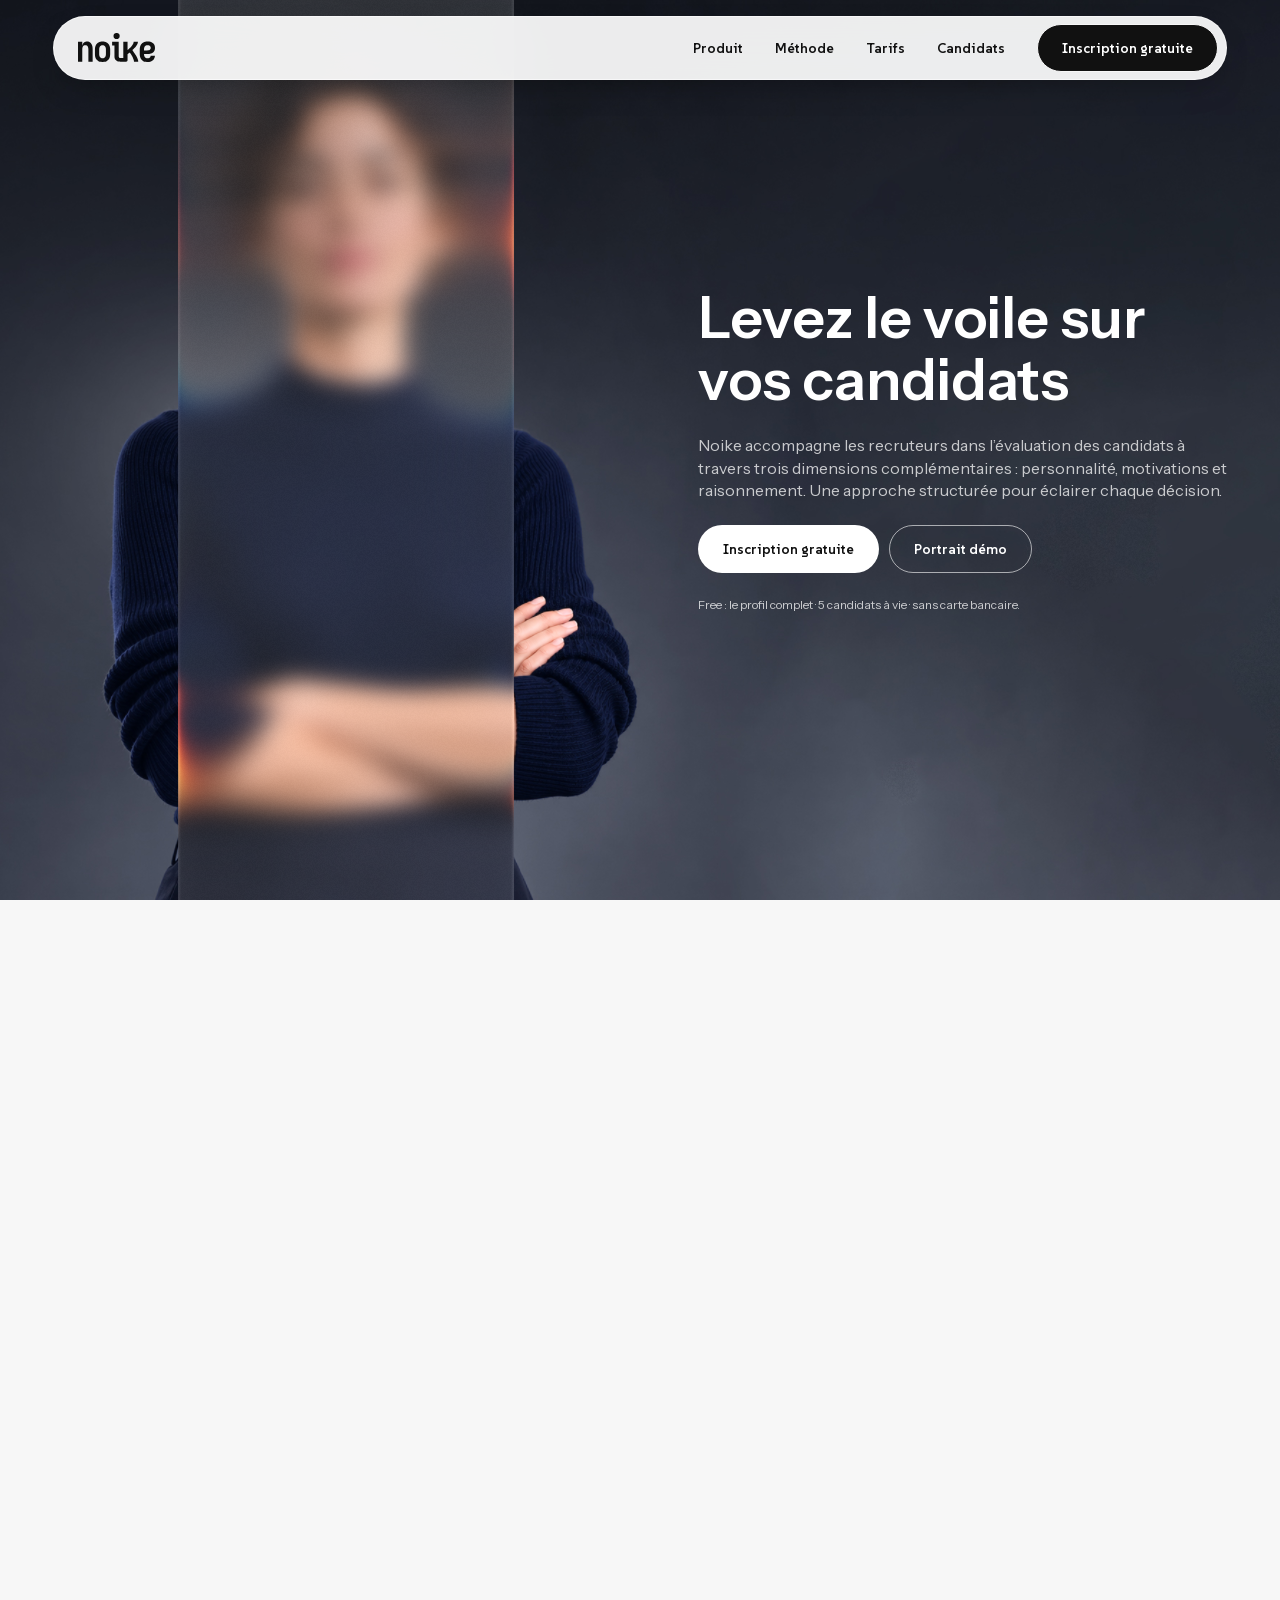
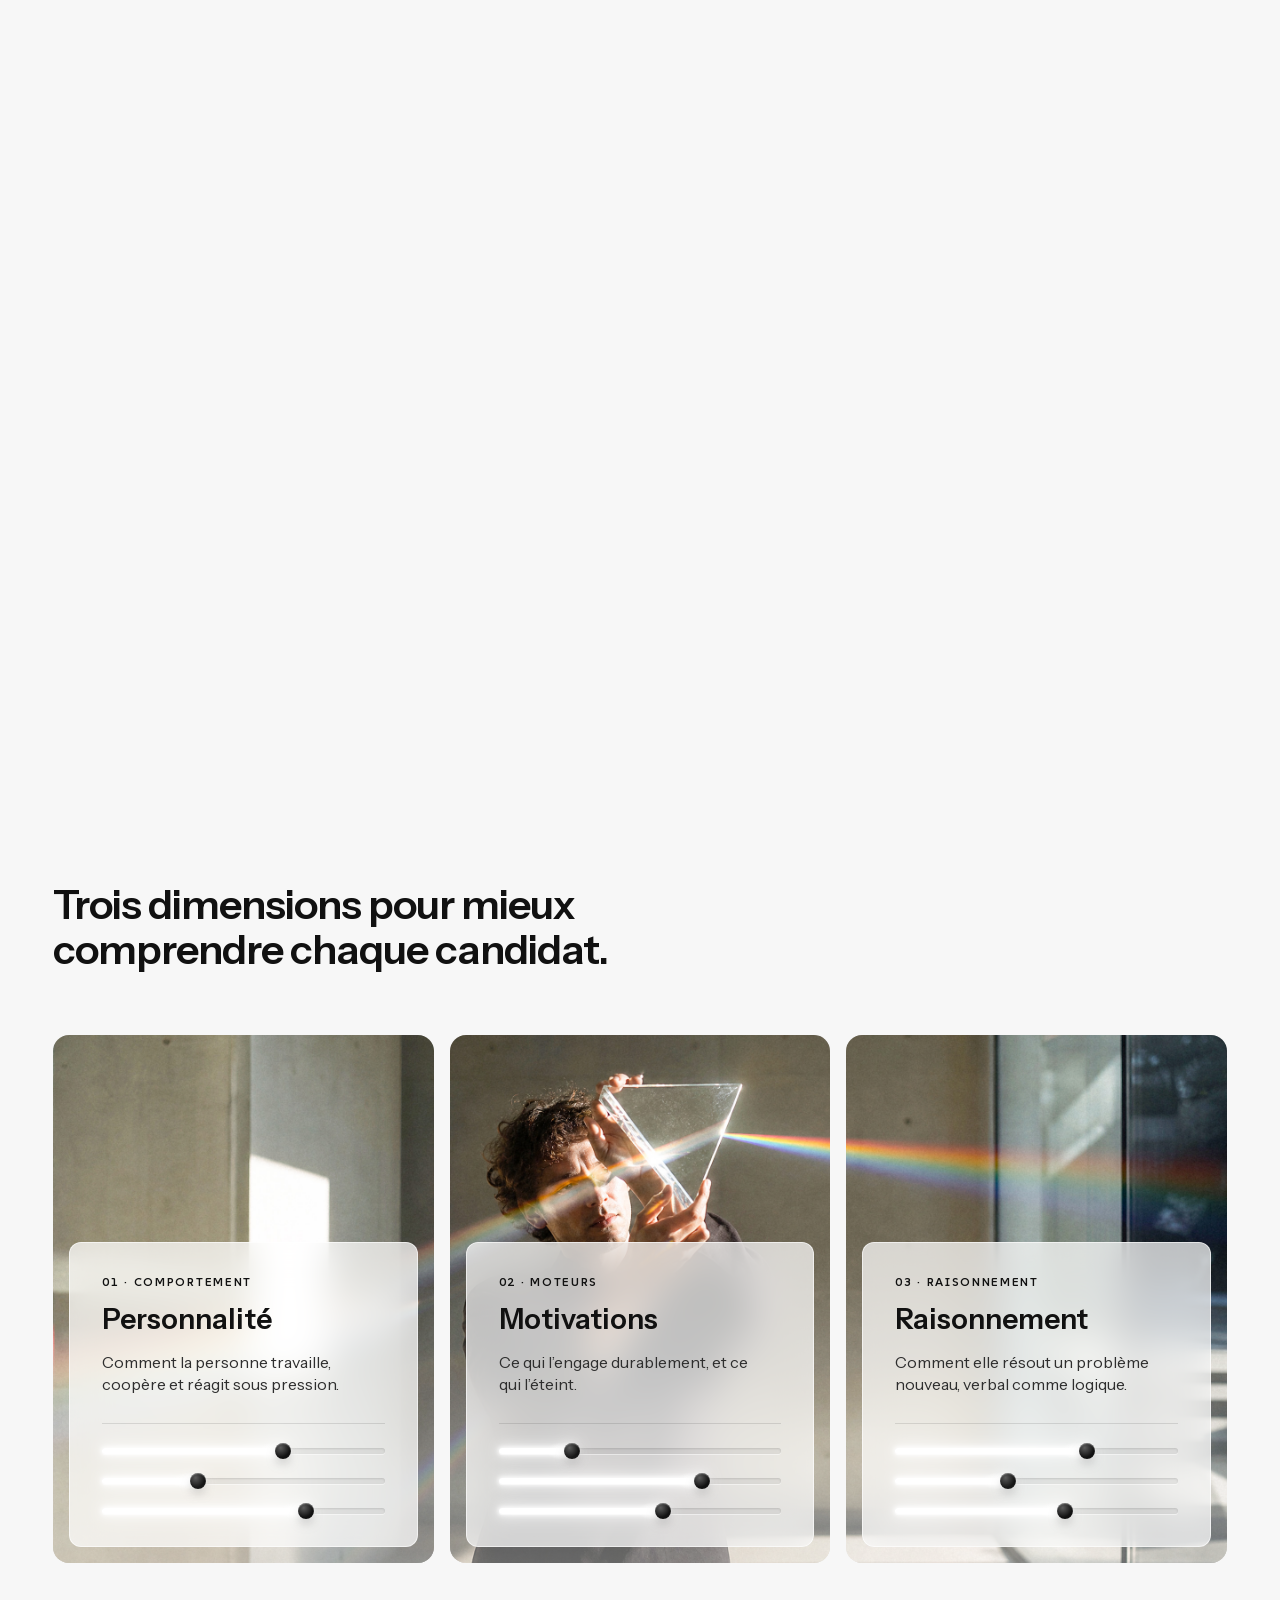
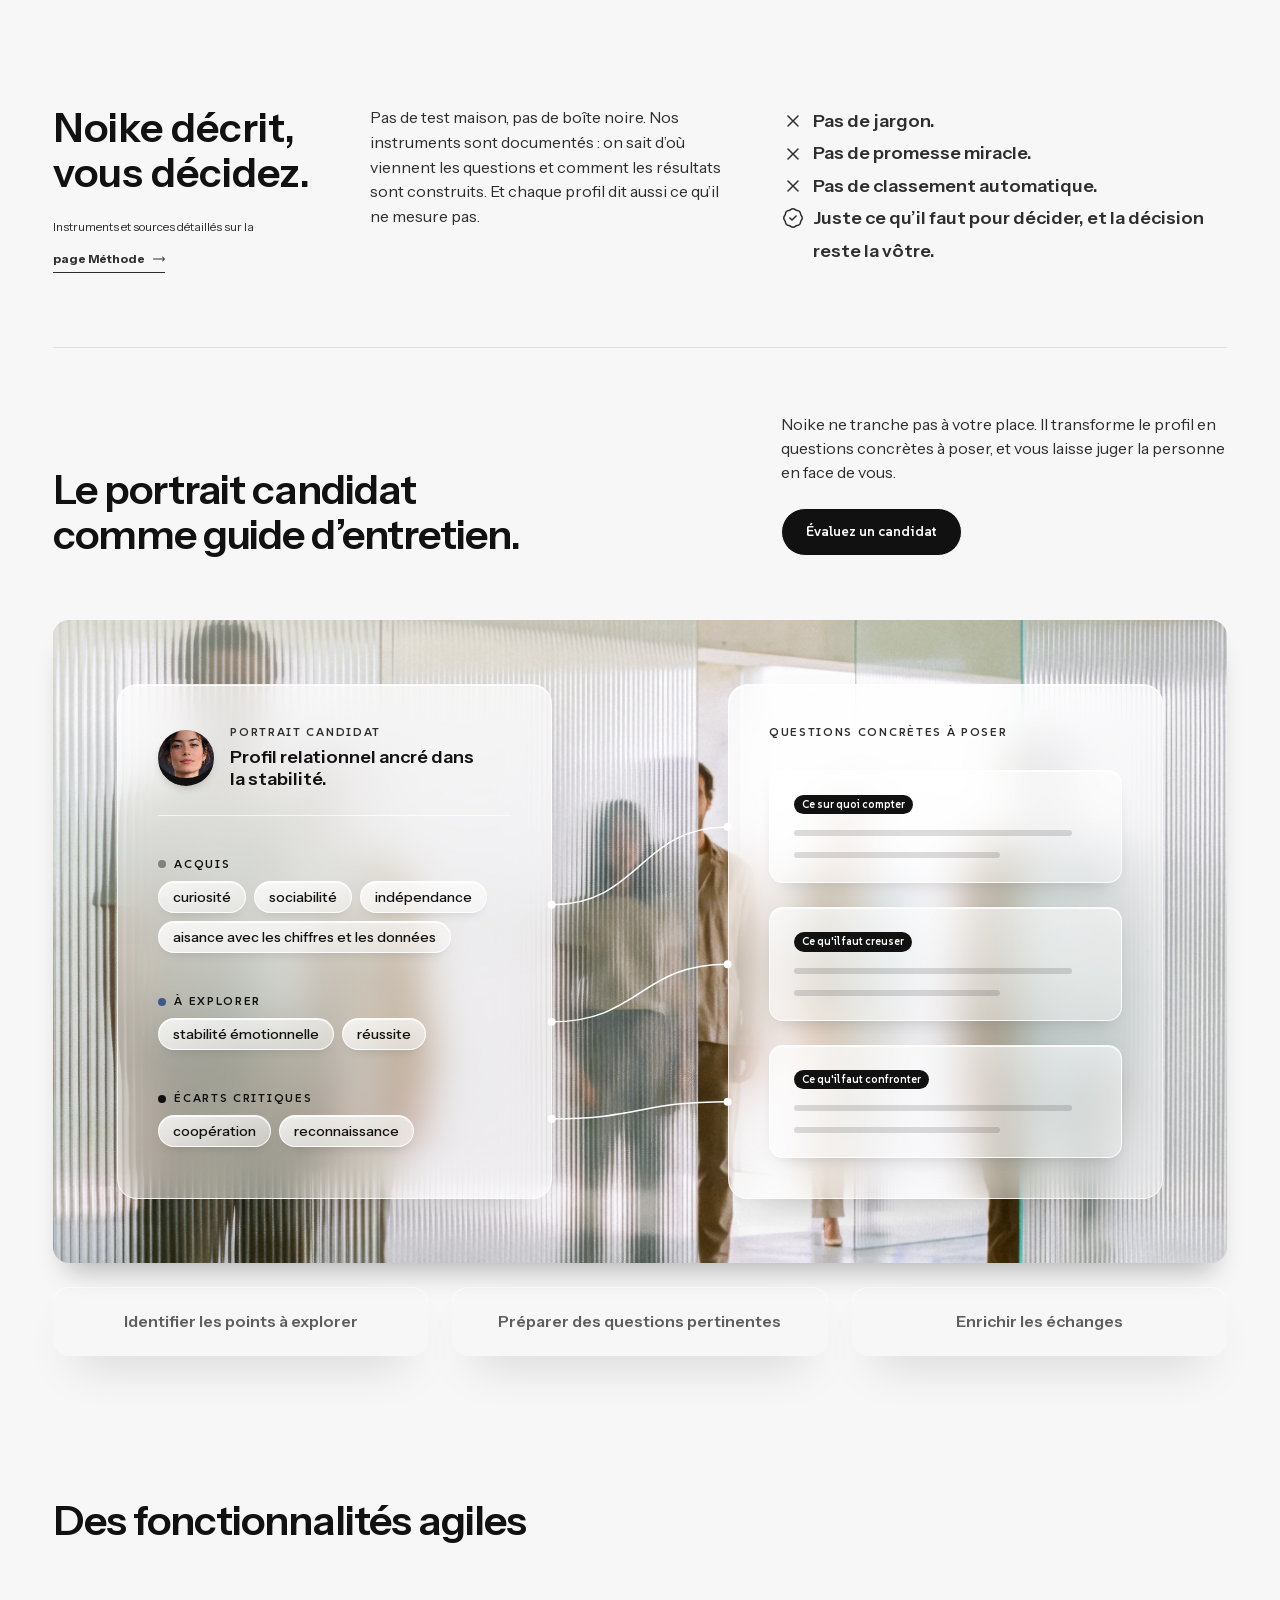
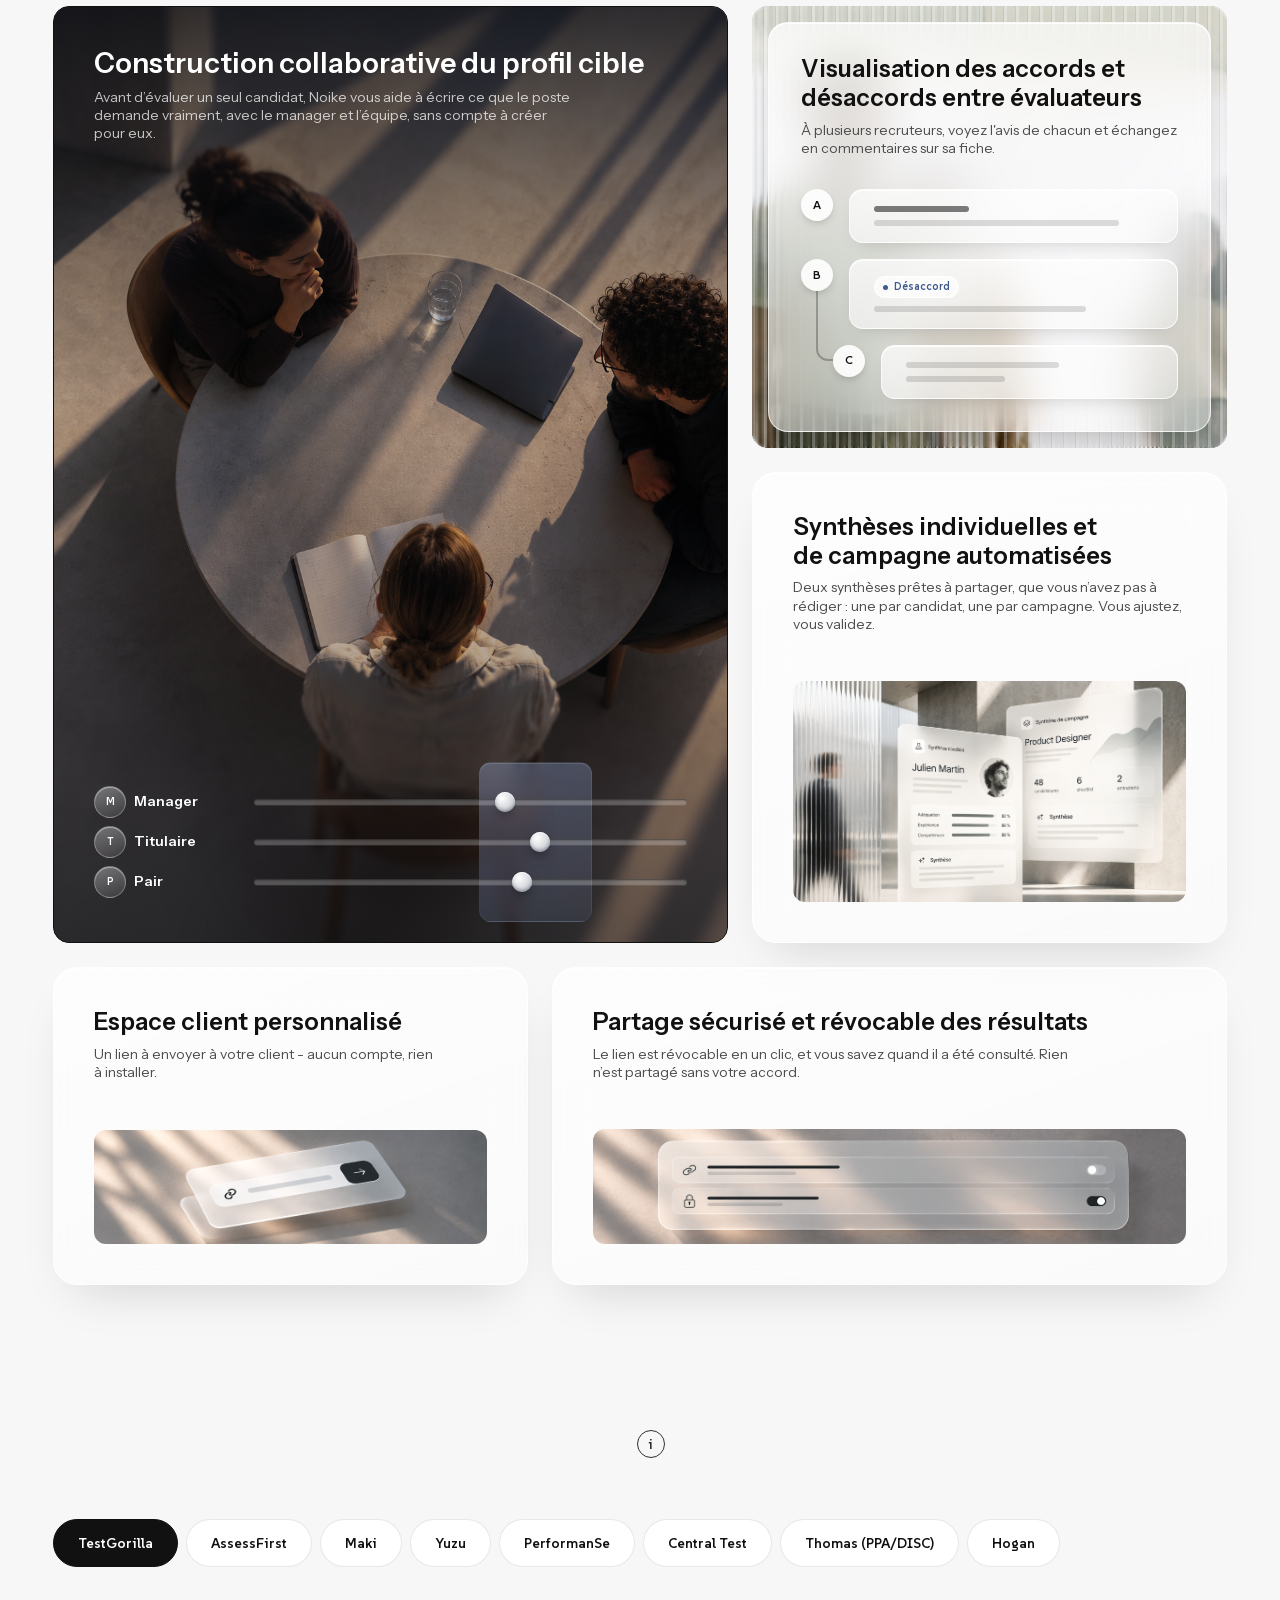
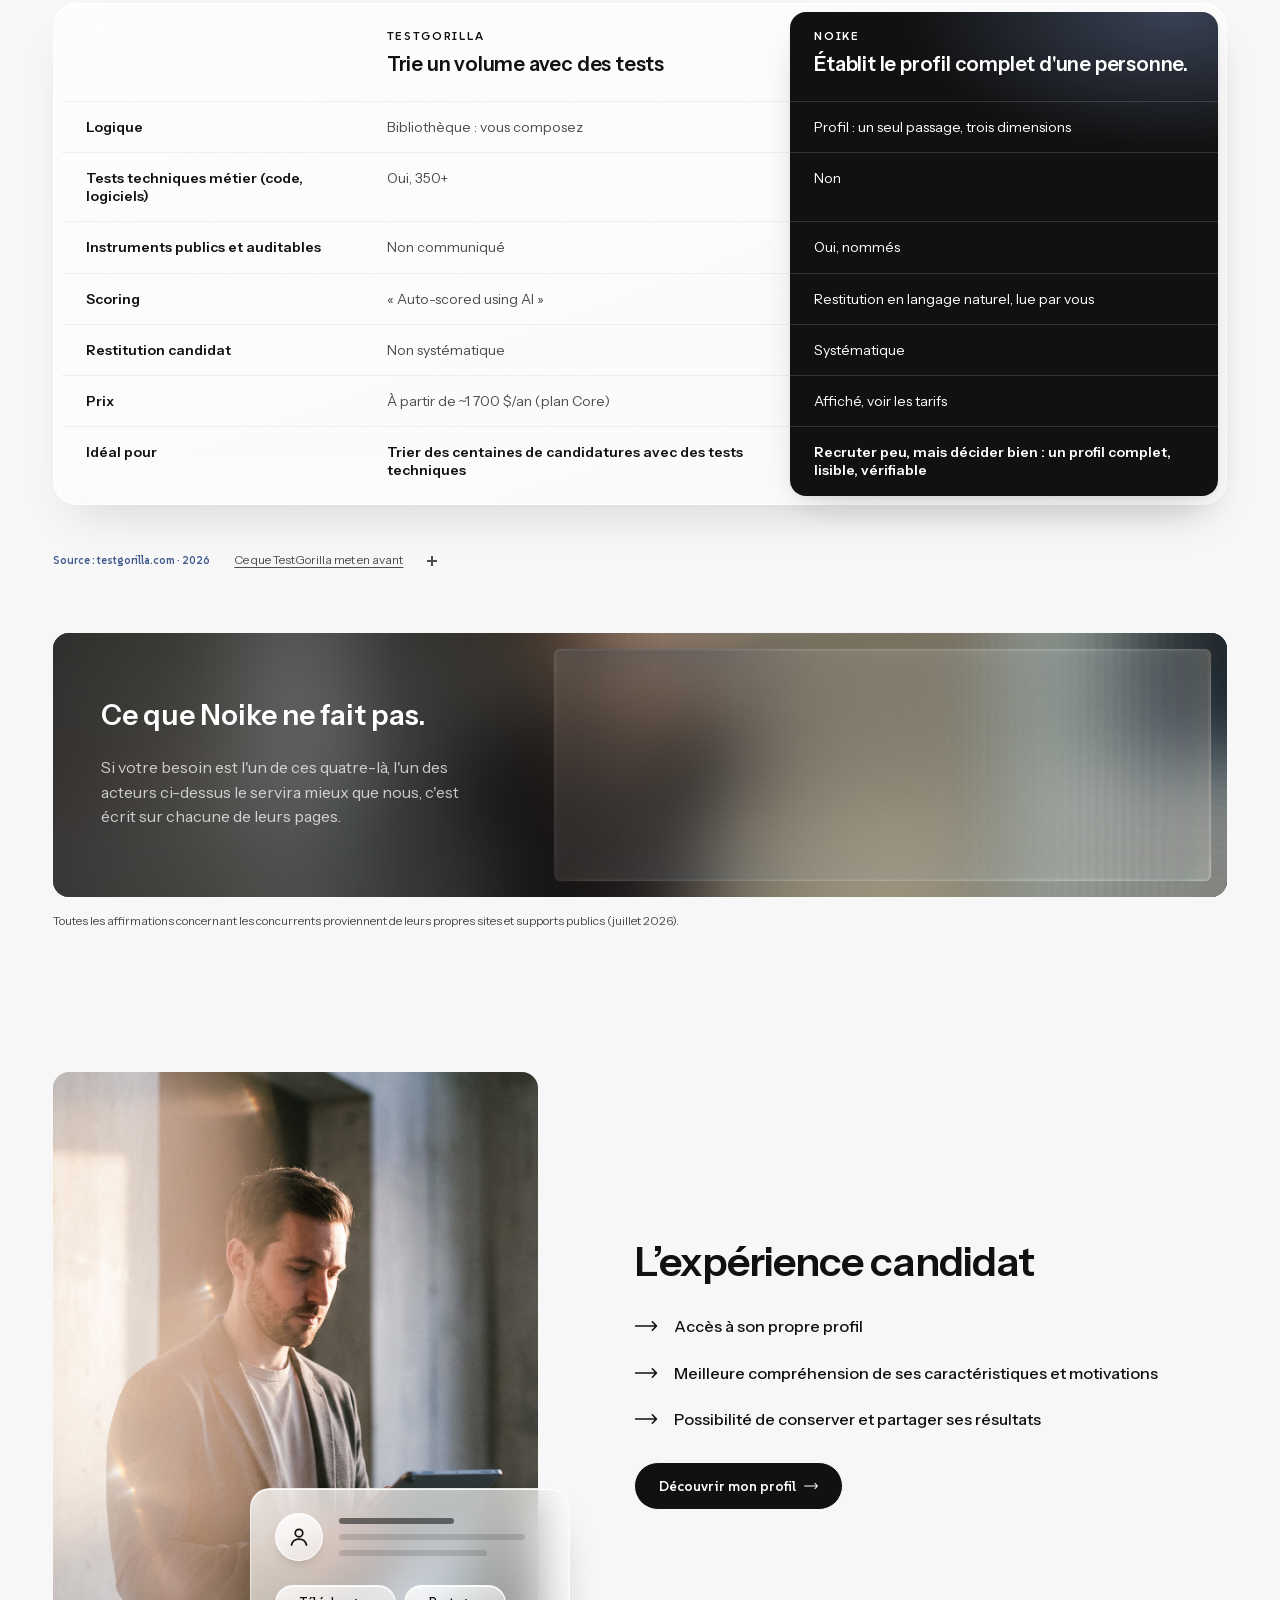
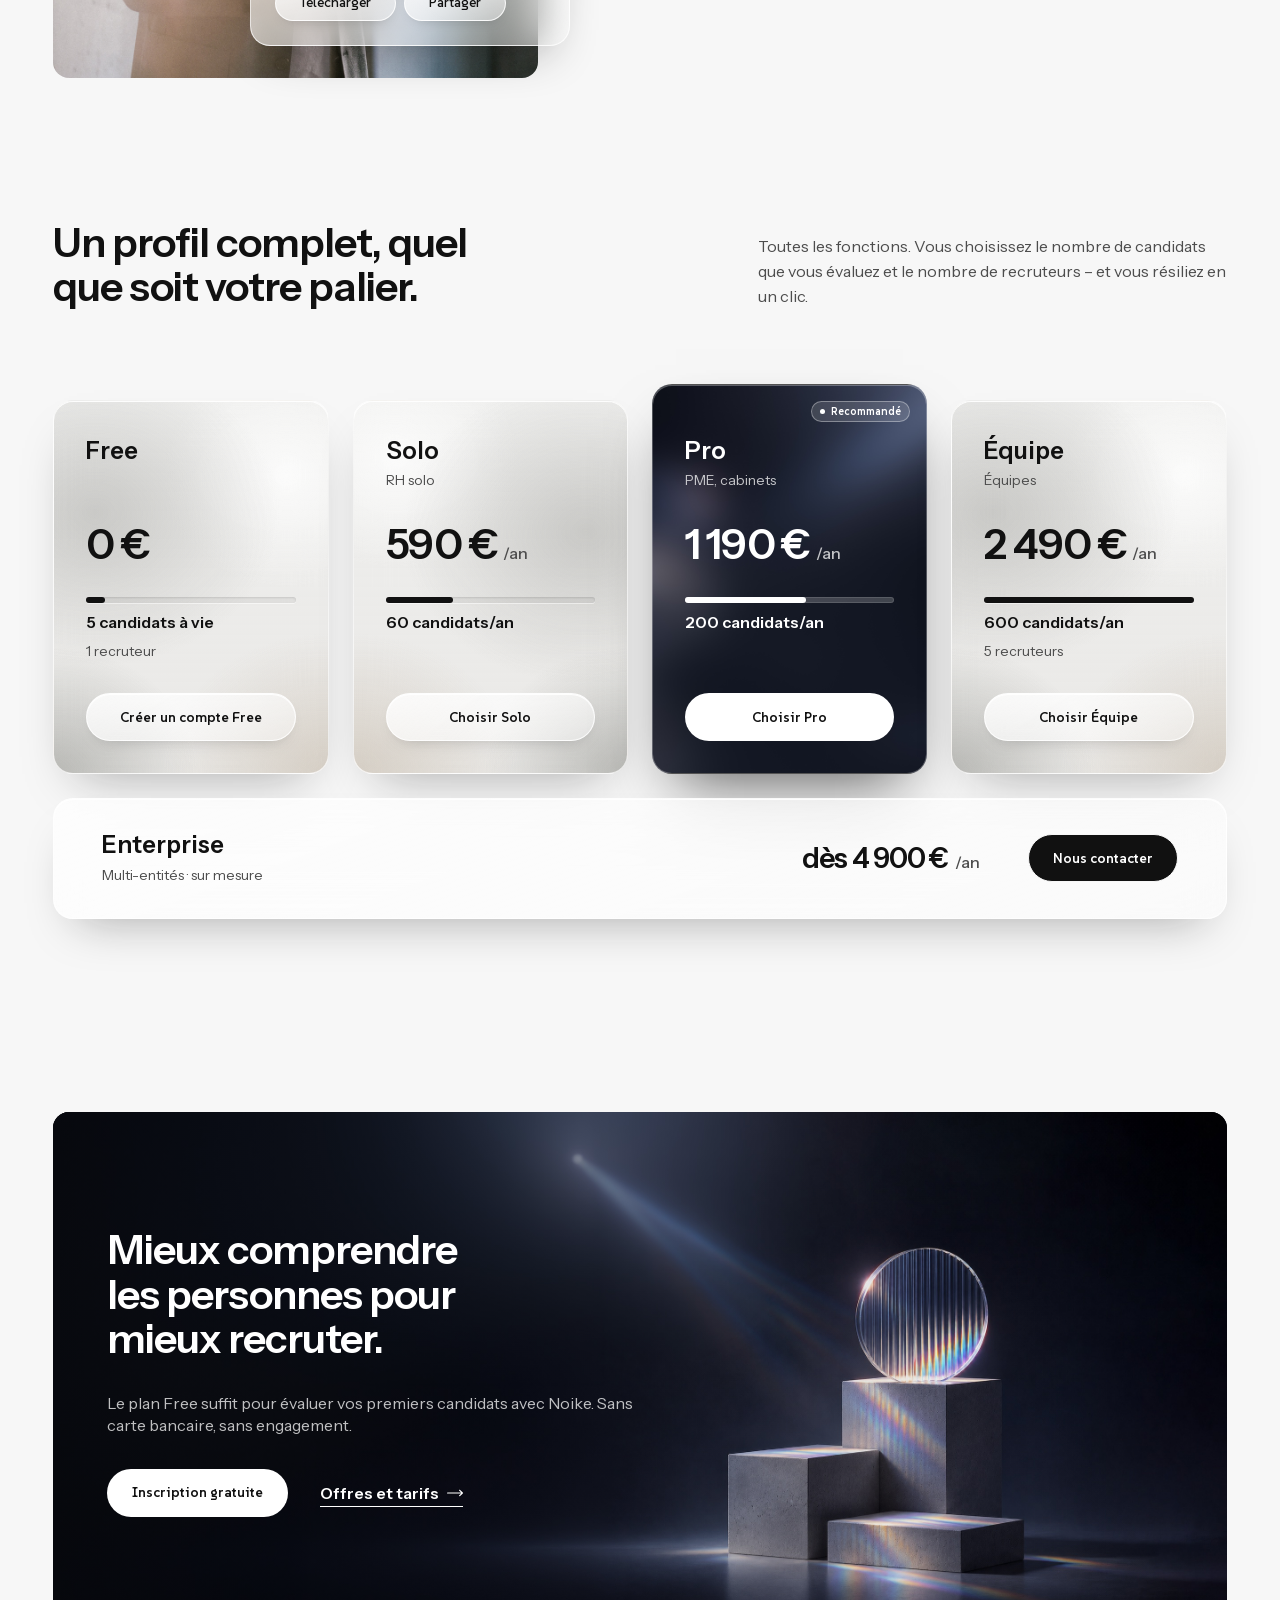
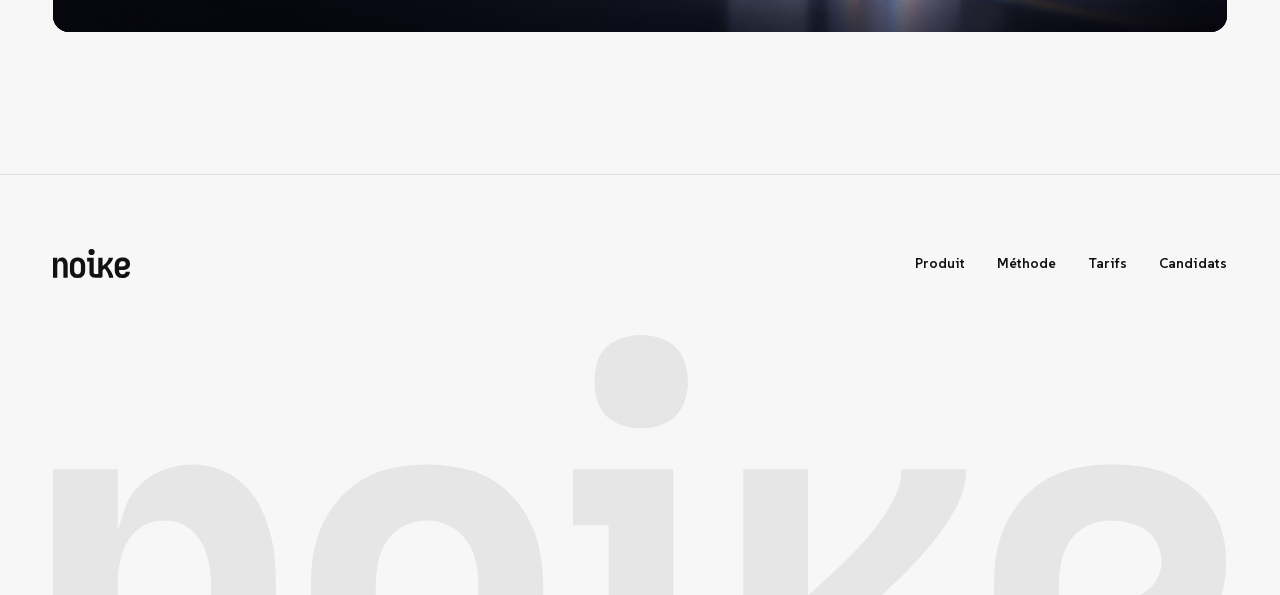
==== commit 304e28ab: "V2 : contenu du hero d'origine sous le H1, navbar blanche Co-Authored-By: Claude Sonnet 5.5 <noreply" ====
--- a/index-v2.html
+++ b/index-v2.html
@@ -60,7 +60,7 @@
         <li><a class="nav__link" href="#tarifs">Tarifs</a></li>
         <li><a class="nav__link" href="#">Candidats</a></li>
       </ul>
-      <a class="btn btn--light" href="#">Inscription gratuite</a>
+      <a class="btn btn--primary" href="#">Inscription gratuite</a>
     </nav>
   </div>
 </header>
@@ -76,29 +76,12 @@
           <img class="voile__layer voile__layer--1" src="assets/img/lever-voile.jpg" alt="" width="2613" height="1254">
           <div class="voile__content">
             <h1 class="voile__title" id="t-voile"><span class="w" style="--i:0">Levez</span> <span class="w" style="--i:1">le</span> <span class="w" style="--i:2">voile</span> <span class="w" style="--i:3">sur</span> <span class="w" style="--i:4">vos</span> <span class="w" style="--i:5">candidats</span></h1>
-            <p class="voile__text">Trois angles pour comprendre une personne, trois lectures, jamais de score.</p>
-            <div class="reads" role="img" aria-label="Aperçu : trois cartes de lecture, personnalité, motivations et raisonnement, dont une signale un désaccord entre évaluateurs">
-              <div class="read rv" style="--s:.44;--d:.18" aria-hidden="true">
-                <p class="read__label">Personnalité</p>
-                <div class="sk-row"><i class="sk sk--dark" style="--w:62%"></i><i class="sk sk--lit" style="--w:24%"></i></div>
-                <div class="sk-row"><i class="sk sk--dark" style="--w:38%"></i><i class="sk sk--lit" style="--w:30%"></i></div>
-                <div class="sk-row"><i class="sk sk--dark" style="--w:70%"></i><i class="sk sk--lit" style="--w:18%"></i></div>
-                <span class="badge badge--dark">Désaccord</span>
-                <div class="sk-row"><i class="sk sk--dark" style="--w:55%"></i><i class="sk sk--lit" style="--w:28%"></i></div>
-              </div>
-              <div class="read rv" style="--s:.54;--d:.18" aria-hidden="true">
-                <p class="read__label">Motivations</p>
-                <div class="sk-row"><i class="sk sk--dark" style="--w:48%"></i><i class="sk sk--lit" style="--w:34%"></i></div>
-                <div class="sk-row"><i class="sk sk--dark" style="--w:66%"></i><i class="sk sk--lit" style="--w:20%"></i></div>
-                <div class="sk-row"><i class="sk sk--dark" style="--w:40%"></i><i class="sk sk--lit" style="--w:32%"></i></div>
-              </div>
-              <div class="read rv" style="--s:.64;--d:.18" aria-hidden="true">
-                <p class="read__label">Raisonnement</p>
-                <div class="sk-row"><i class="sk sk--dark" style="--w:58%"></i><i class="sk sk--lit" style="--w:26%"></i></div>
-                <div class="sk-row"><i class="sk sk--dark" style="--w:44%"></i><i class="sk sk--lit" style="--w:30%"></i></div>
-              </div>
+            <p class="voile__text">Noike accompagne les recruteurs dans l’évaluation des candidats à travers trois dimensions complémentaires : personnalité, motivations et raisonnement. Une approche structurée pour éclairer chaque décision.</p>
+            <div class="hero__actions">
+              <a class="btn btn--light" href="#">Inscription gratuite</a>
+              <a class="btn btn--ghost-light" href="#">Portrait démo</a>
             </div>
-            <a class="btn btn--light" href="#">Essayez maintenant</a>
+            <p class="hero__note">Free : le profil complet · 5 candidats à vie · sans carte bancaire.</p>
           </div>
         </div>
       </div>
--- a/css/v2.css
+++ b/css/v2.css
@@ -18,27 +18,27 @@
   min-height: calc(64rem / 16);
   margin-inline: auto;
   padding: 0 var(--gap-xs) 0 var(--gap-m);
-  border: 1px solid rgba(255, 255, 255, 0.22);
+  border: 1px solid rgba(255, 255, 255, 0.6);
   border-radius: var(--radius-pill);
-  background: rgba(17, 17, 17, 0.62);
+  background: rgba(255, 255, 255, 0.92);
   -webkit-backdrop-filter: blur(20px) saturate(1.4);
   backdrop-filter: blur(20px) saturate(1.4);
-  box-shadow: inset 0 1px 0 rgba(255, 255, 255, 0.22), 0 12px 32px -12px rgba(0, 0, 0, 0.5);
+  box-shadow: 0 12px 32px -12px rgba(0, 0, 0, 0.35);
 }
 
 .v2 .logo,
 .v2 .nav__link {
-  color: var(--color-on-dark);
+  color: var(--color-ink);
 }
 
 .v2 .nav-toggle {
-  border-color: rgba(255, 255, 255, 0.3);
-  background: rgba(255, 255, 255, 0.12);
-  color: var(--color-on-dark);
+  border-color: var(--color-border);
+  background: var(--color-white);
+  color: var(--color-ink);
 }
 
 .v2 .site-header :focus-visible {
-  outline: var(--focus-ring-on-dark);
+  outline: var(--focus-ring);
   outline-offset: var(--focus-offset);
 }
 
@@ -47,15 +47,15 @@
     top: calc(100% + var(--gap-xs));
     left: 0;
     right: 0;
-    border: 1px solid rgba(255, 255, 255, 0.22);
+    border: 1px solid rgba(255, 255, 255, 0.6);
     border-radius: 24px;
-    background: rgba(17, 17, 17, 0.8);
+    background: rgba(255, 255, 255, 0.96);
     -webkit-backdrop-filter: blur(20px) saturate(1.4);
     backdrop-filter: blur(20px) saturate(1.4);
   }
 
   .v2 .nav__link {
-    border-bottom-color: rgba(255, 255, 255, 0.16);
+    border-bottom-color: var(--color-border);
   }
 }
 
@@ -81,15 +81,6 @@
   border-radius: 0;
 }
 
-/* Titre, texte et bouton visibles dès le chargement ; seules les trois cartes arrivent au scroll */
-.v2 .voile__content .btn {
-  order: 2;
-}
-
-.v2 .reads {
-  order: 3;
-}
-
 .v2 .voile__title .w {
   display: inline-block;
   animation: focus-in 900ms var(--ease-out) both;
@@ -107,12 +98,8 @@
   }
 }
 
-/* Mobile : le hero reste épinglé aussi ; les trois cartes sont masquées (pas la place) */
+/* Mobile : le hero reste épinglé aussi */
 @media (max-width: 56.1875rem) {
-  .v2 .reads {
-    display: none;
-  }
-
   .v2 .voile__layer,
   .v2 .voile__glass {
     height: 100%;
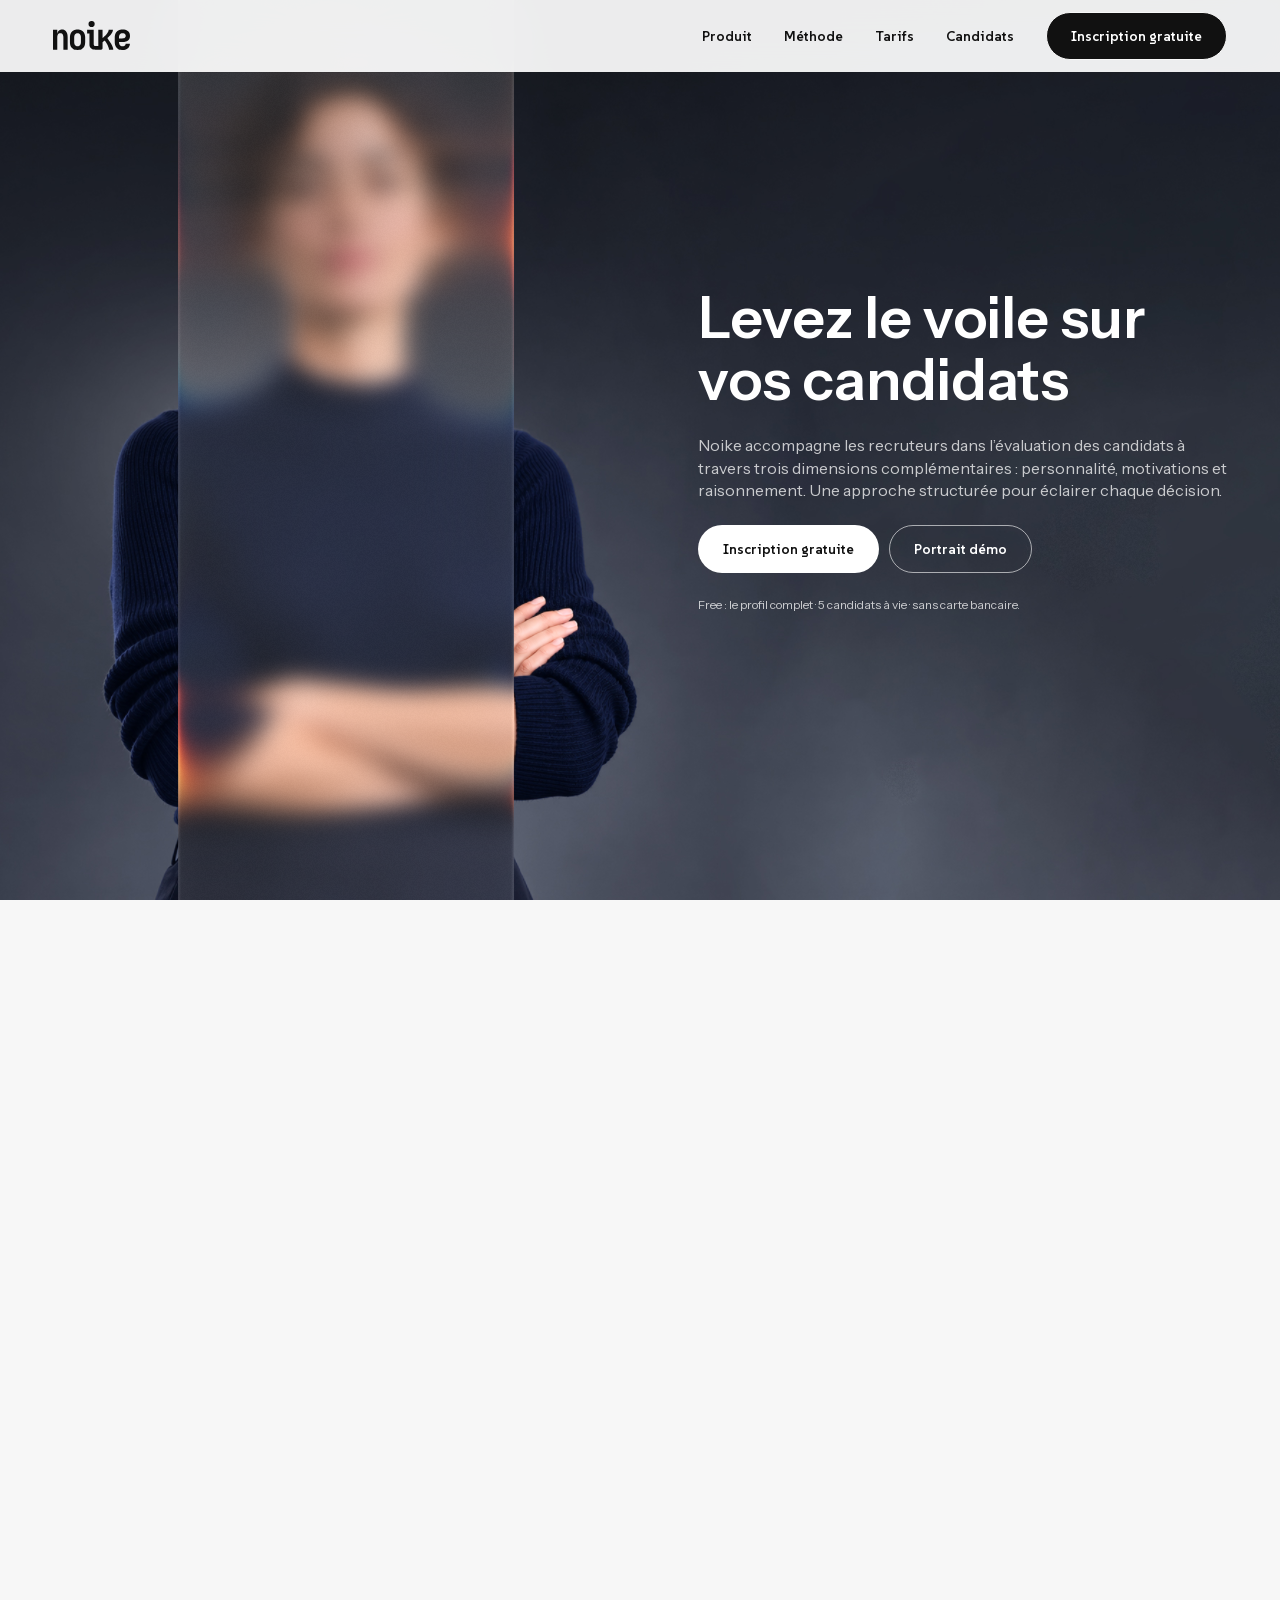
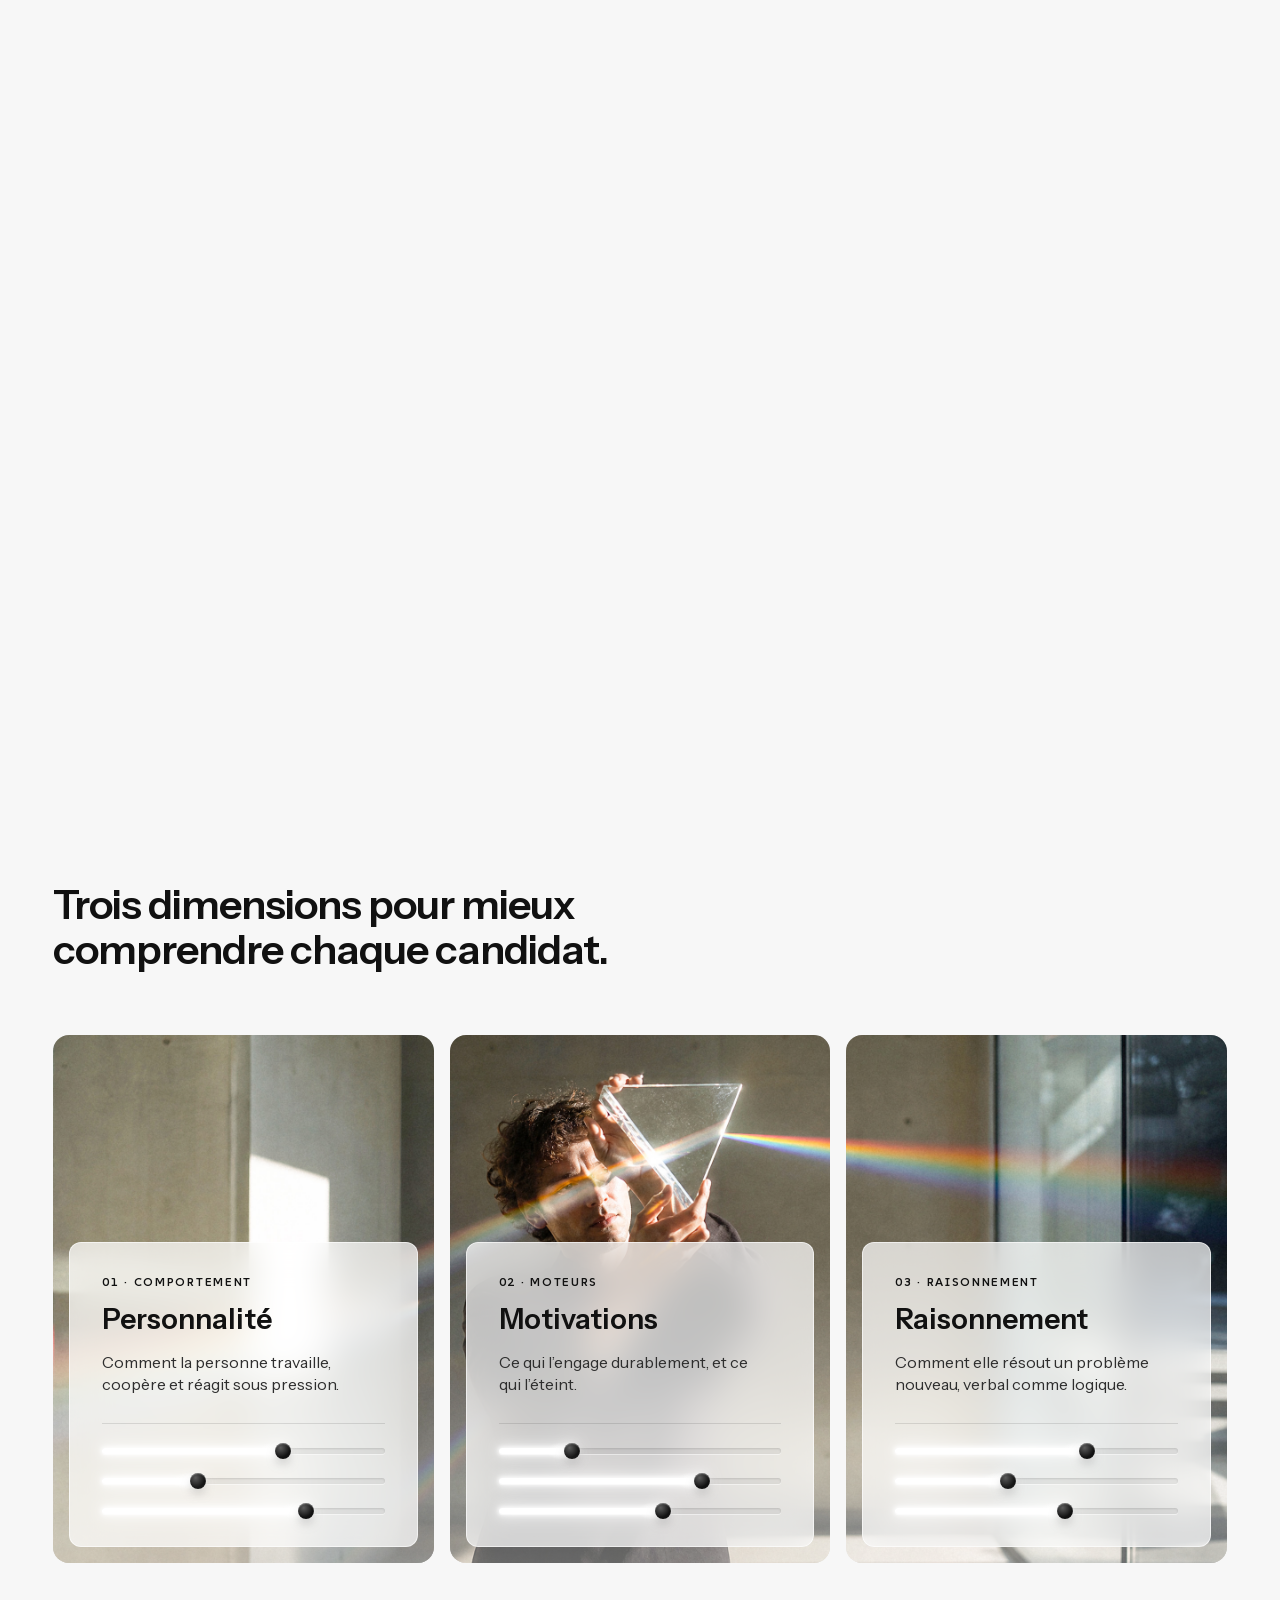
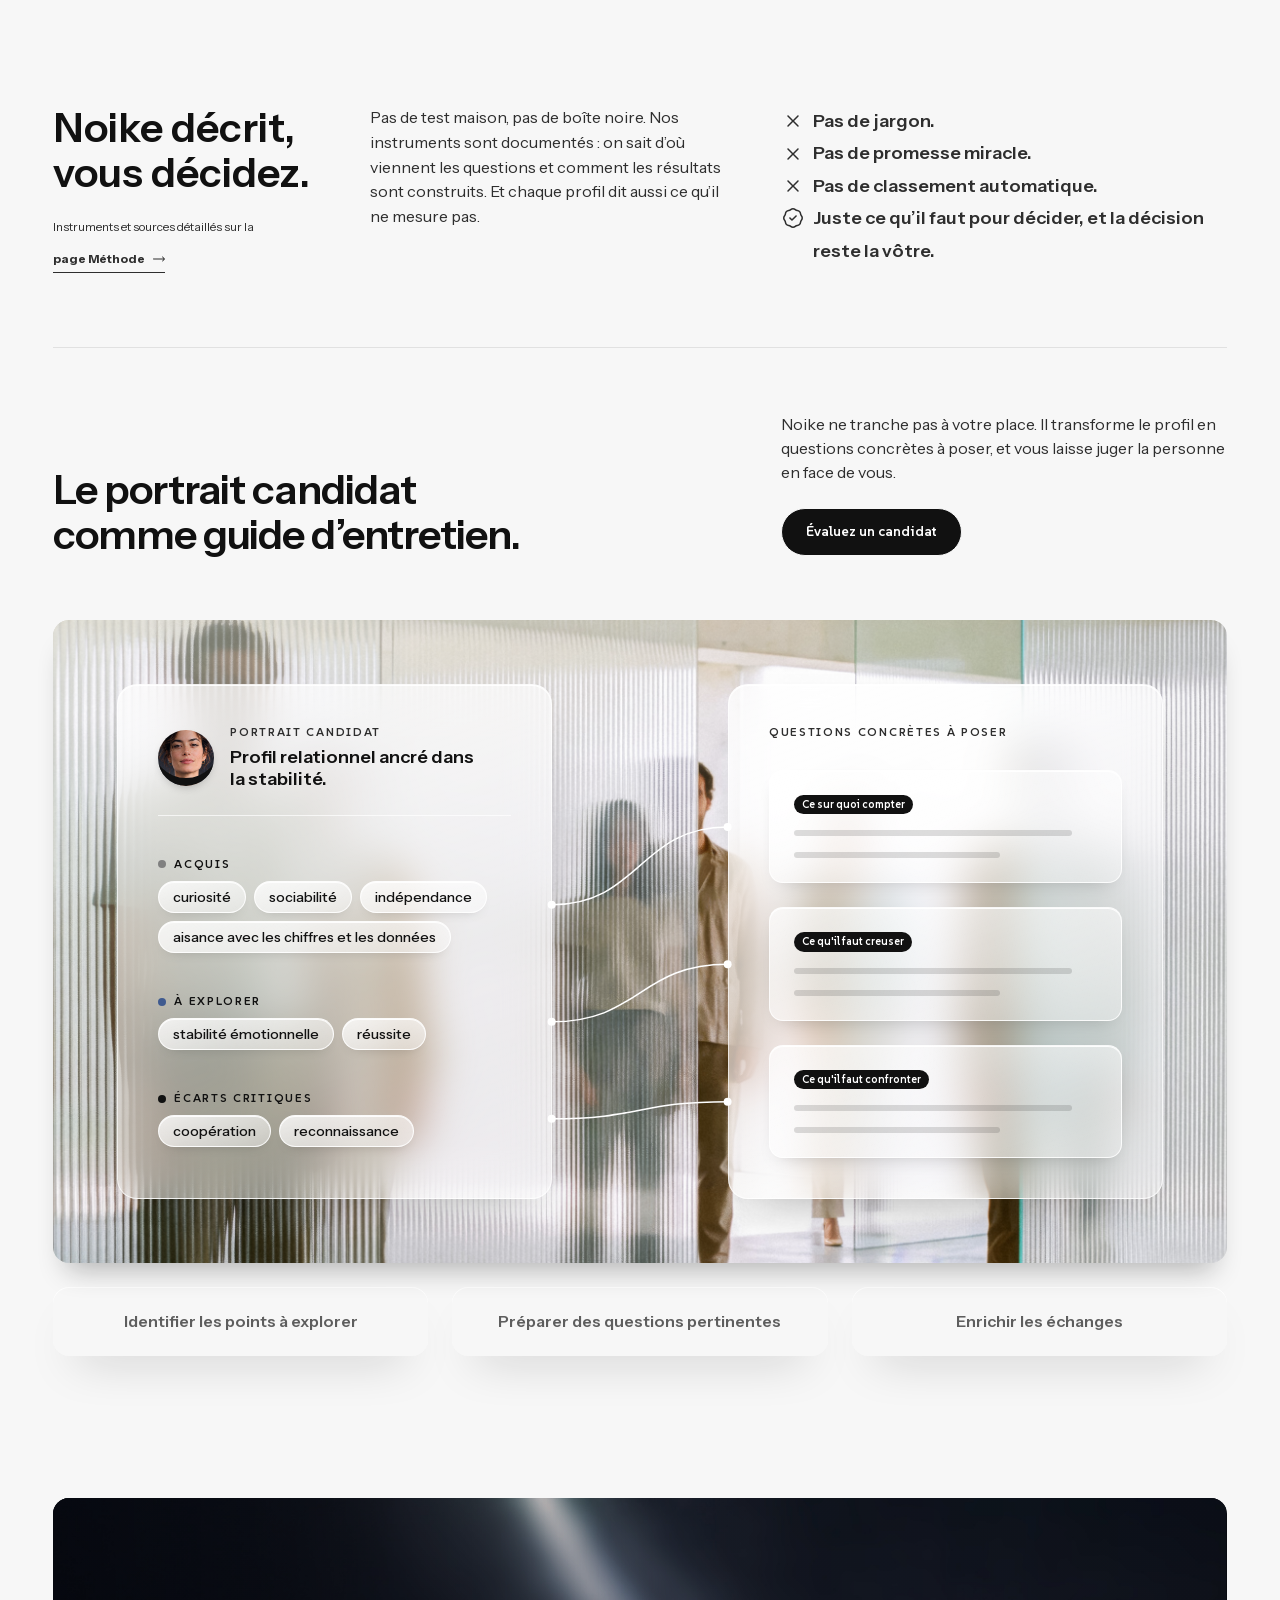
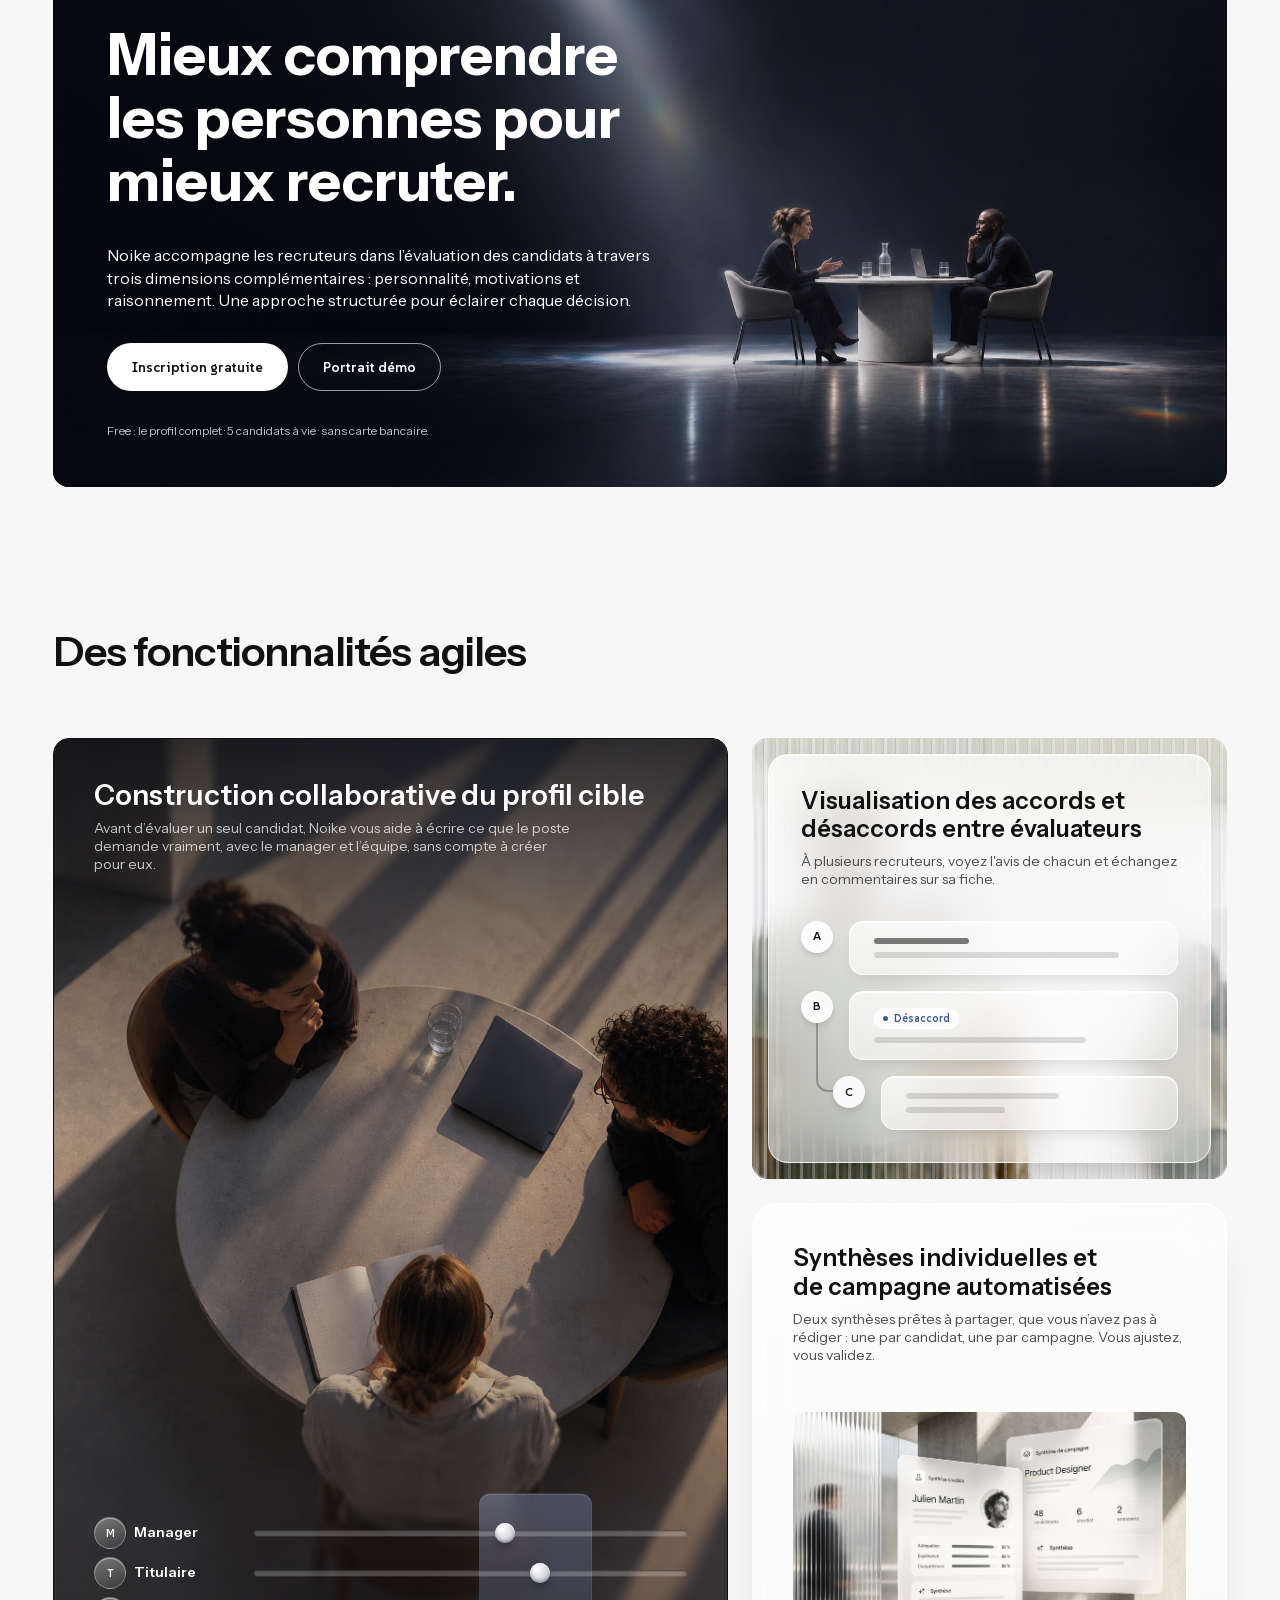
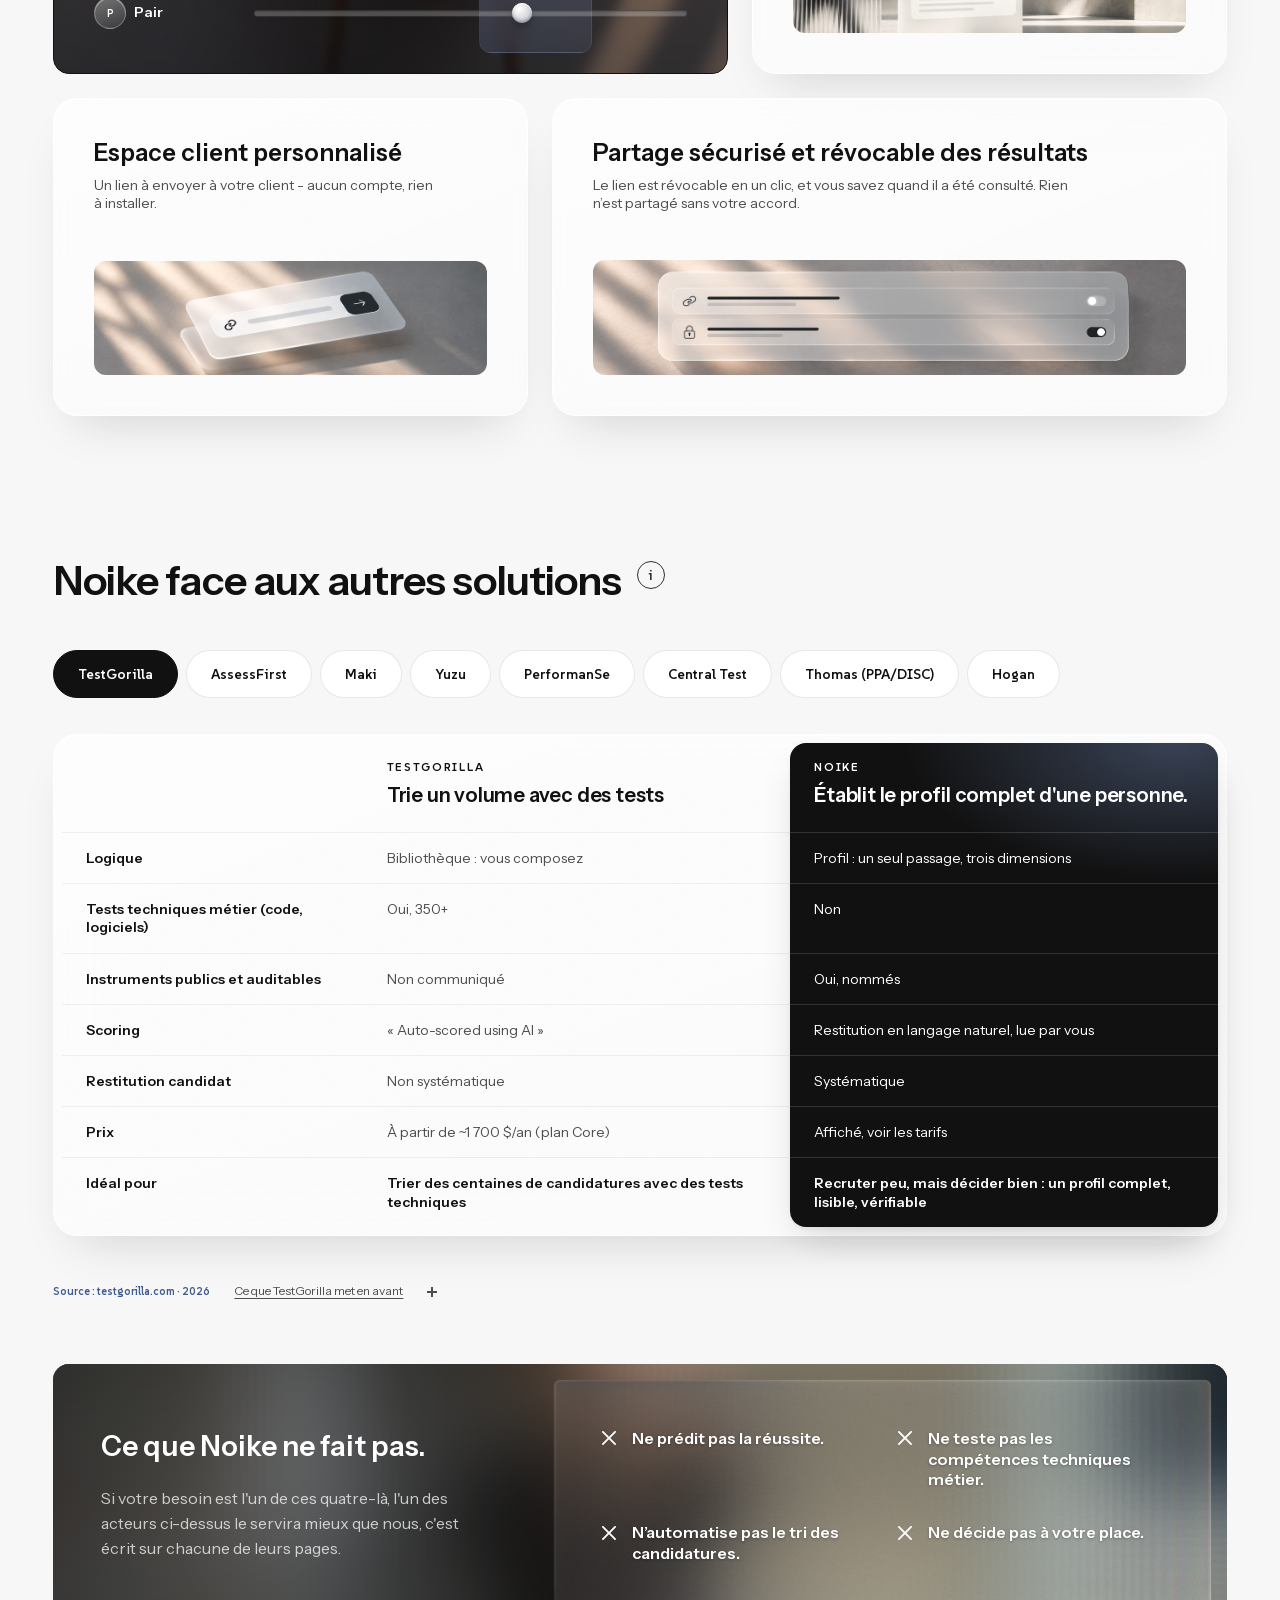
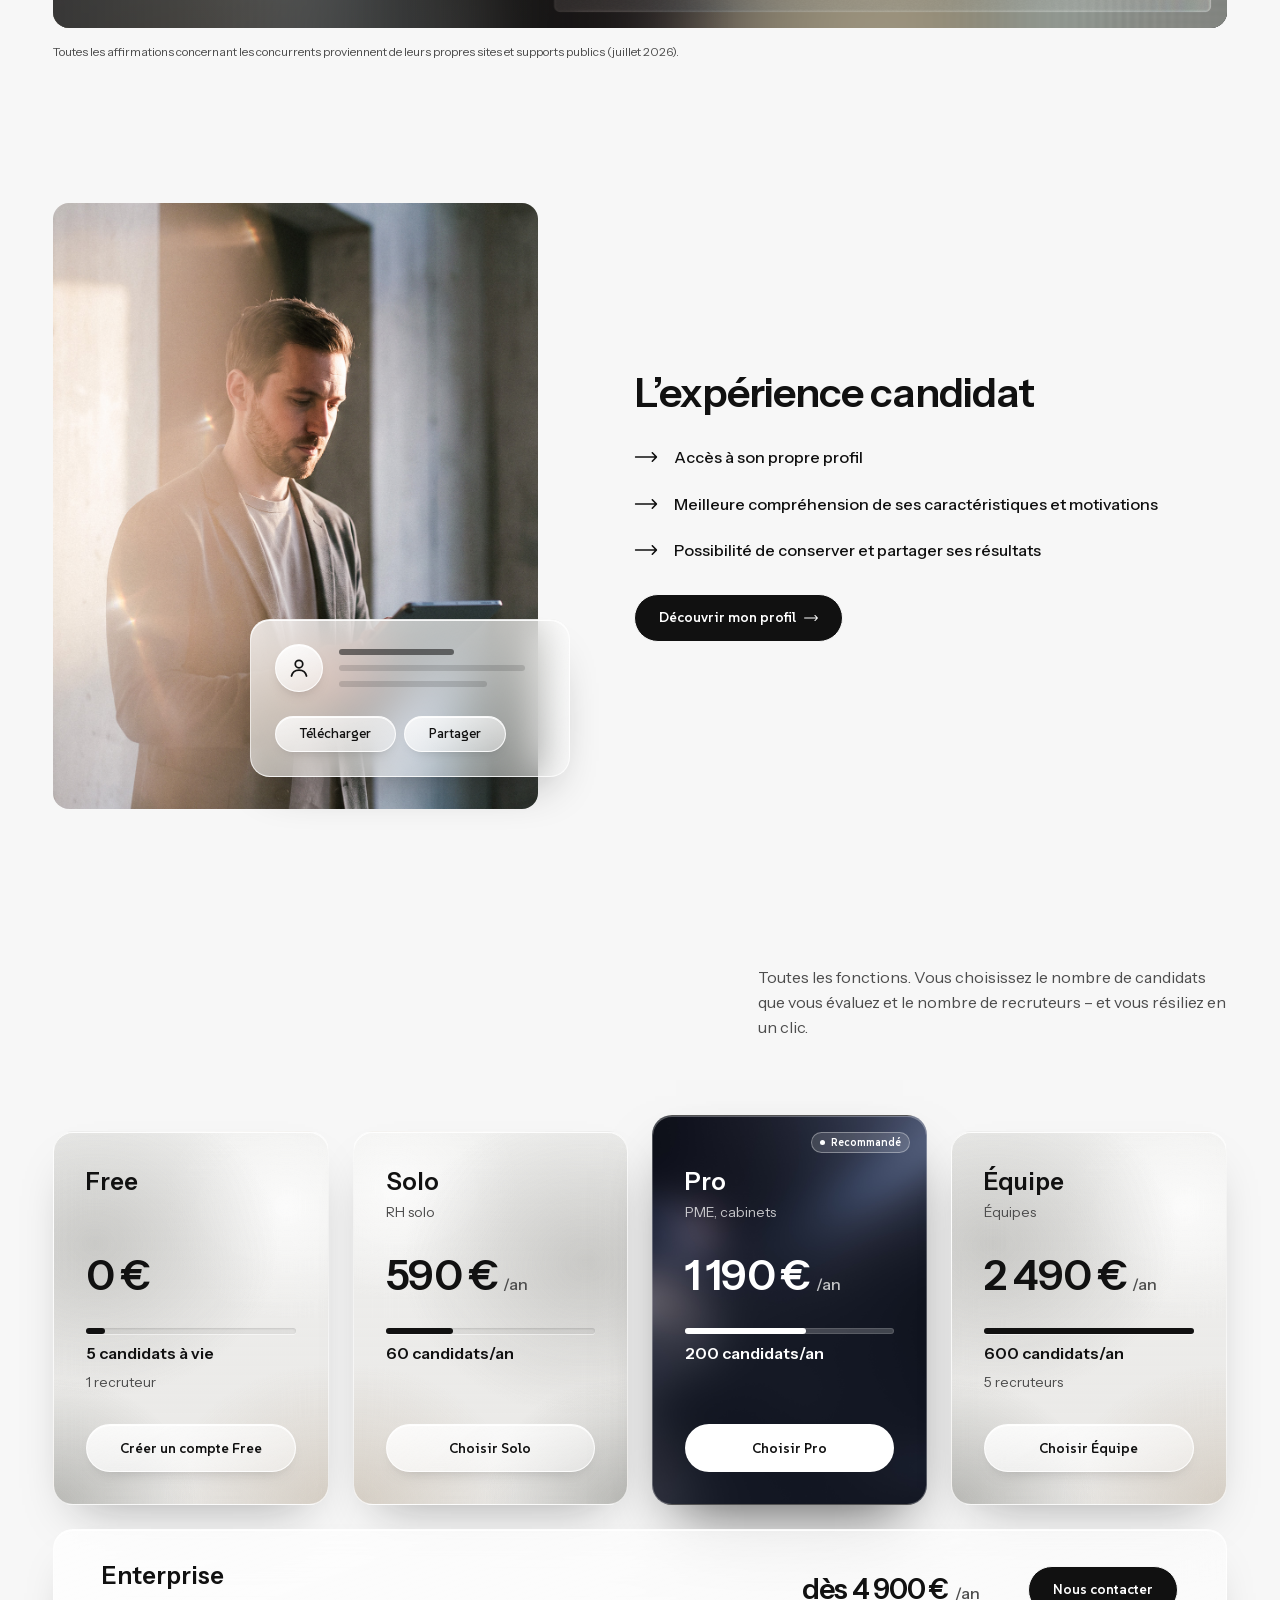
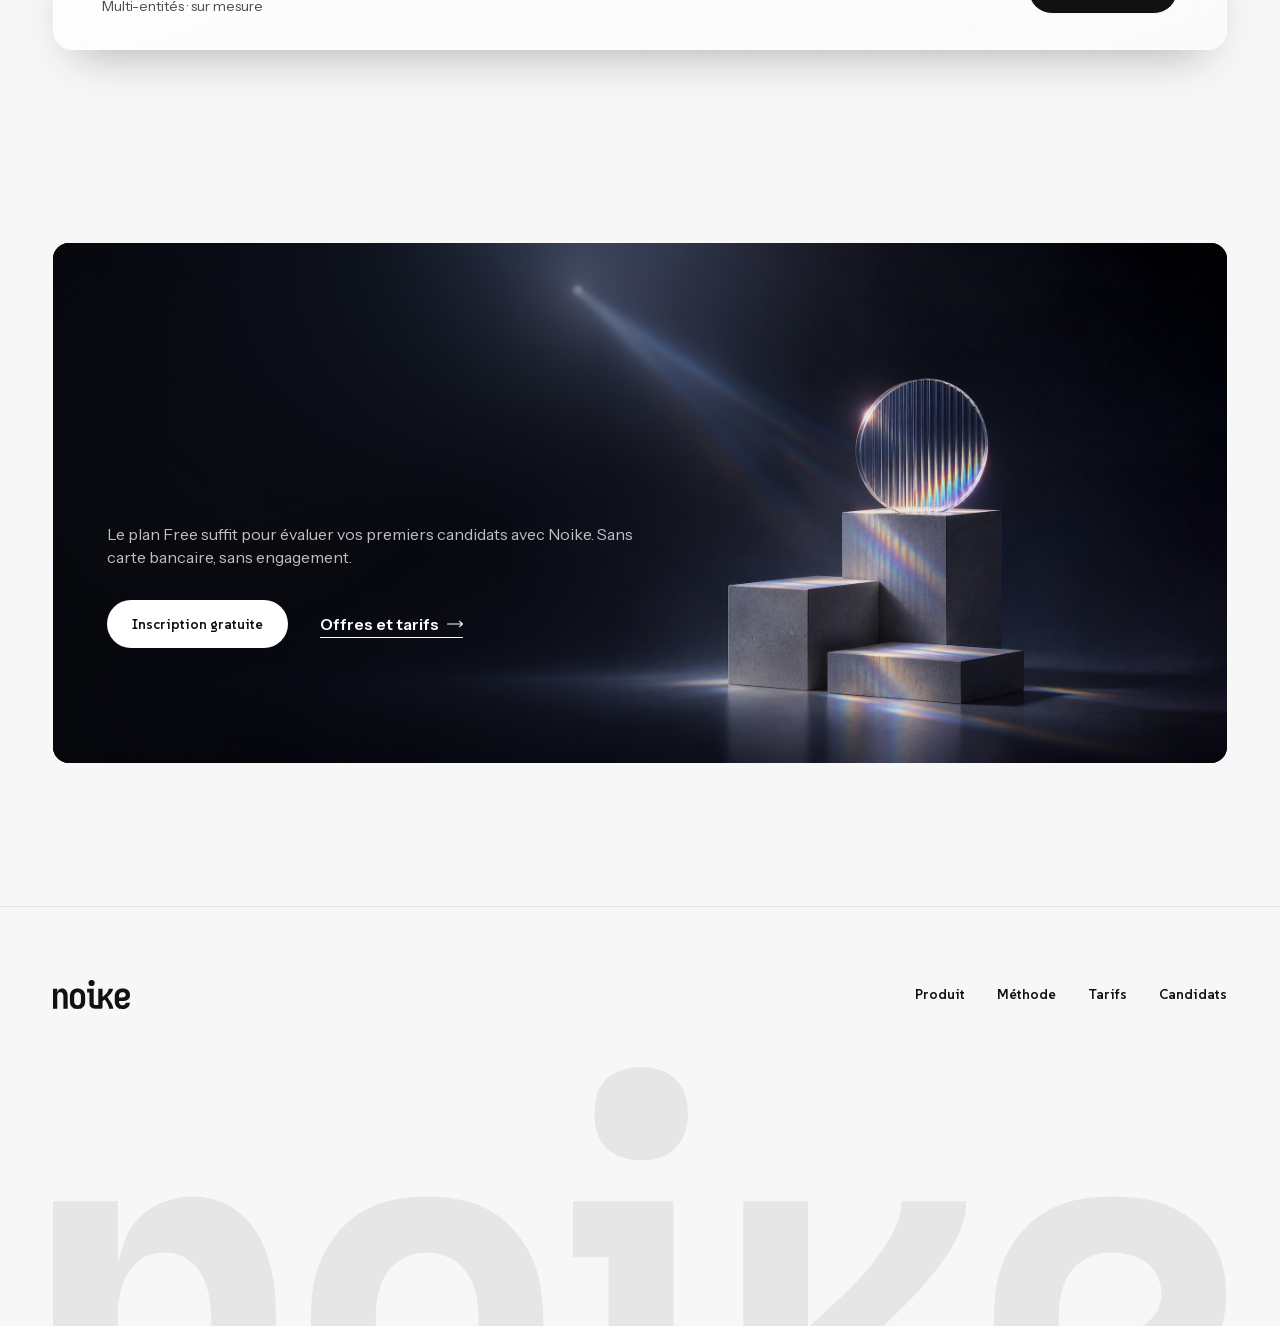
==== commit c9a33bec: "V2 : l'ancien hero prend la place de « Levez le voile » Co-Authored-By: Claude Sonnet 5.5 <noreply@a" ====
--- a/index-v2.html
+++ b/index-v2.html
@@ -203,6 +203,24 @@
     </div>
   </section>
 
+  <!-- Ancien hero, ici à la place de « Levez le voile » -->
+  <section class="hero hero--mid" aria-labelledby="t-hero">
+    <div class="container">
+      <div class="hero__card on-dark">
+        <img class="hero__img" src="assets/img/hero-entretien.jpg" alt="" width="2640" height="1239" loading="lazy">
+        <div class="hero__content">
+          <h2 class="hero__title" id="t-hero">Mieux comprendre les personnes pour mieux recruter.</h2>
+          <p class="hero__text">Noike accompagne les recruteurs dans l’évaluation des candidats à travers trois dimensions complémentaires : personnalité, motivations et raisonnement. Une approche structurée pour éclairer chaque décision.</p>
+          <div class="hero__actions">
+            <a class="btn btn--light" href="#">Inscription gratuite</a>
+            <a class="btn btn--ghost-light" href="#">Portrait démo</a>
+          </div>
+          <p class="hero__note">Free : le profil complet · 5 candidats à vie · sans carte bancaire.</p>
+        </div>
+      </div>
+    </div>
+  </section>
+
   <!-- 6. Des fonctionnalités agiles : cinq tuiles qui montrent le produit -->
   <section class="feat2" aria-labelledby="t-feat">
     <div class="container">
--- a/css/v2.css
+++ b/css/v2.css
@@ -1,29 +1,22 @@
 /* V2 alternative : « Levez le voile » devient le hero, la navbar flotte par-dessus.
    Tout est limité à body.v2 : l'original (index.html) n'est pas touché. */
 
-/* ---------- Navbar flottante en verre sombre (lisible sur la photo comme sur les sections claires) ---------- */
+/* ---------- Navbar blanche, collée en haut, pleine largeur ---------- */
 .v2 .site-header {
   position: fixed;
-  top: var(--gap-s);
+  top: 0;
   left: 0;
   right: 0;
   z-index: 50;
-  pointer-events: none;
-}
-
-.v2 .site-header__bar {
-  pointer-events: auto;
-  width: min(100% - 2 * var(--page-pad), var(--container-max));
-  max-width: none;
-  min-height: calc(64rem / 16);
-  margin-inline: auto;
-  padding: 0 var(--gap-xs) 0 var(--gap-m);
-  border: 1px solid rgba(255, 255, 255, 0.6);
-  border-radius: var(--radius-pill);
   background: rgba(255, 255, 255, 0.92);
   -webkit-backdrop-filter: blur(20px) saturate(1.4);
   backdrop-filter: blur(20px) saturate(1.4);
-  box-shadow: 0 12px 32px -12px rgba(0, 0, 0, 0.35);
+  box-shadow: 0 1px 0 var(--color-border);
+}
+
+/* La barre garde la largeur et les marges du reste du site (.container) */
+.v2 .site-header__bar {
+  min-height: calc(72rem / 16);
 }
 
 .v2 .logo,
@@ -44,12 +37,13 @@
 
 @media (max-width: 53.75rem) {
   .v2 .nav {
-    top: calc(100% + var(--gap-xs));
+    top: 100%;
     left: 0;
     right: 0;
-    border: 1px solid rgba(255, 255, 255, 0.6);
-    border-radius: 24px;
-    background: rgba(255, 255, 255, 0.96);
+    border: 0;
+    border-top: 1px solid var(--color-border);
+    border-radius: 0;
+    background: var(--color-white);
     -webkit-backdrop-filter: blur(20px) saturate(1.4);
     backdrop-filter: blur(20px) saturate(1.4);
   }
@@ -113,3 +107,10 @@
     padding-top: 0;
   }
 }
+
+/* ---------- Ancien hero, placé plus bas : pas d'animation au chargement (le H2 flou → net est géré comme les autres titres) ---------- */
+.v2 .hero--mid .hero__text,
+.v2 .hero--mid .hero__actions,
+.v2 .hero--mid .hero__note {
+  animation: none;
+}
